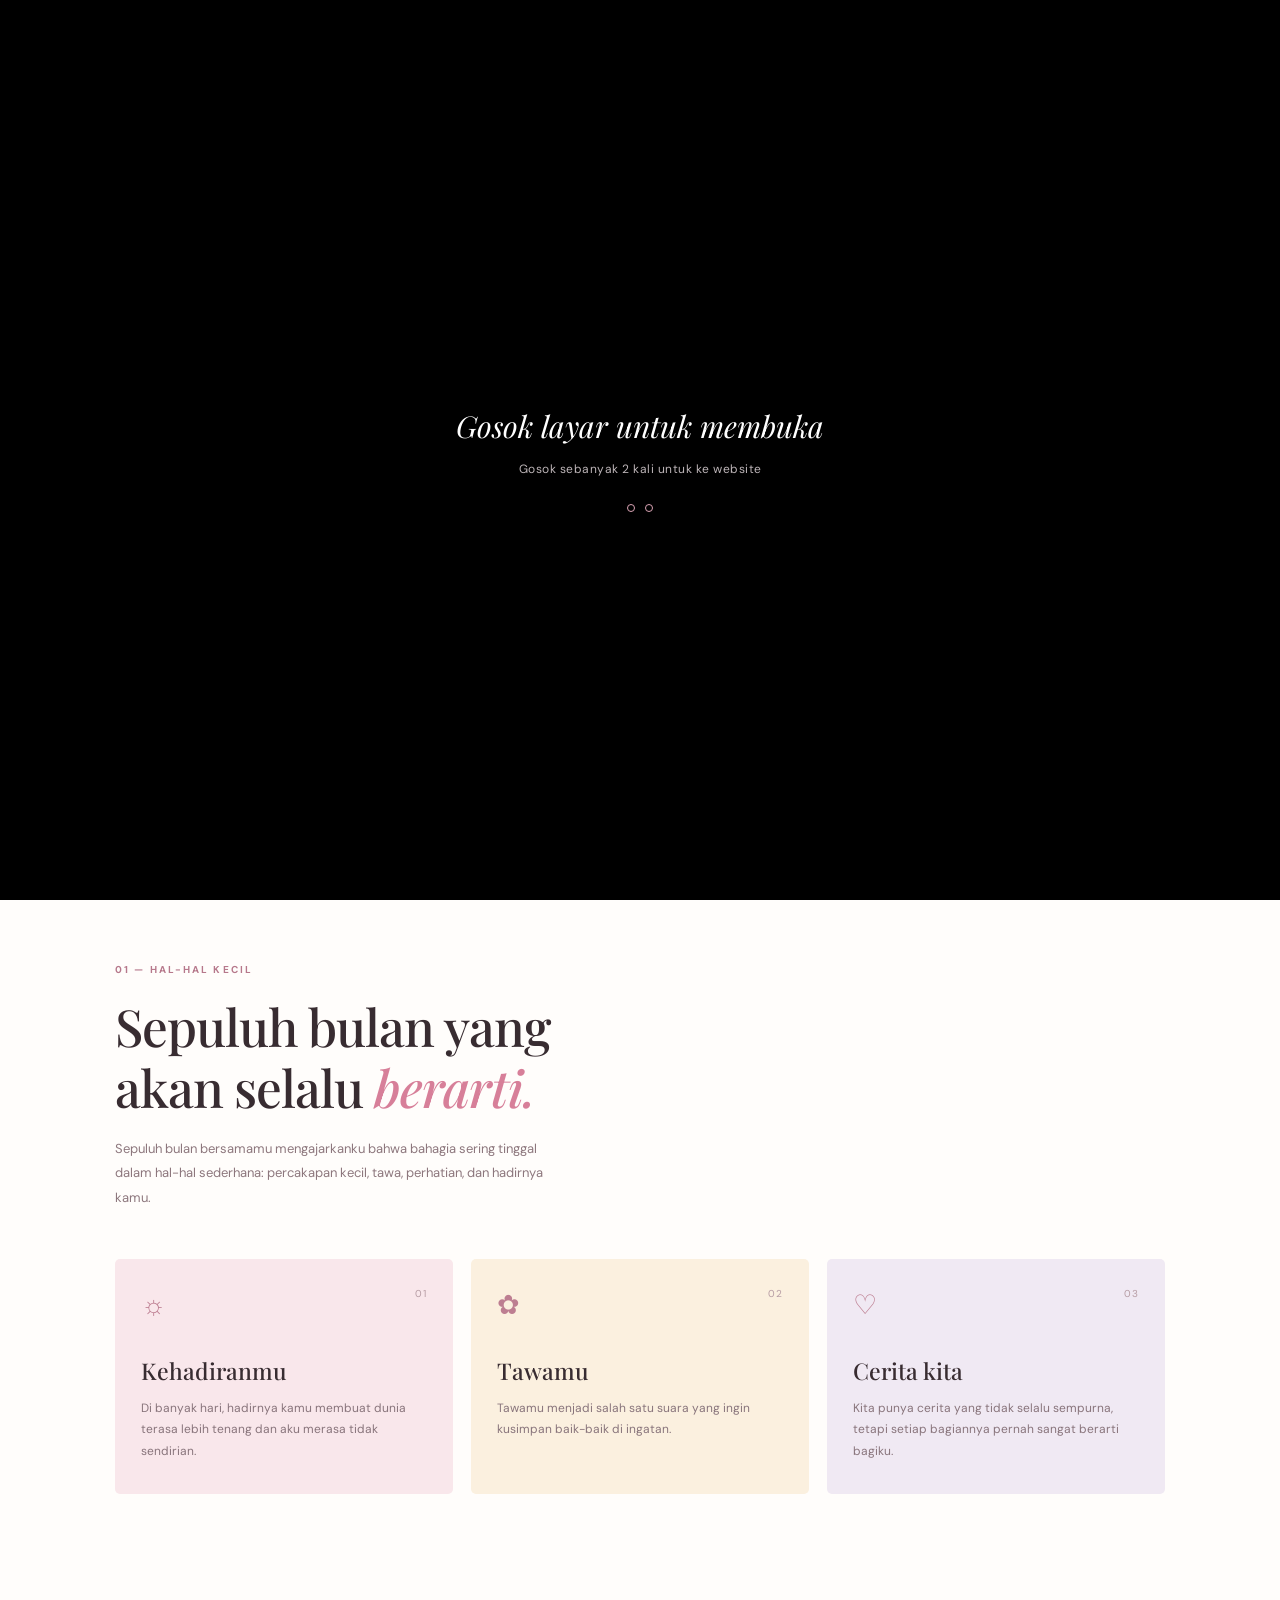
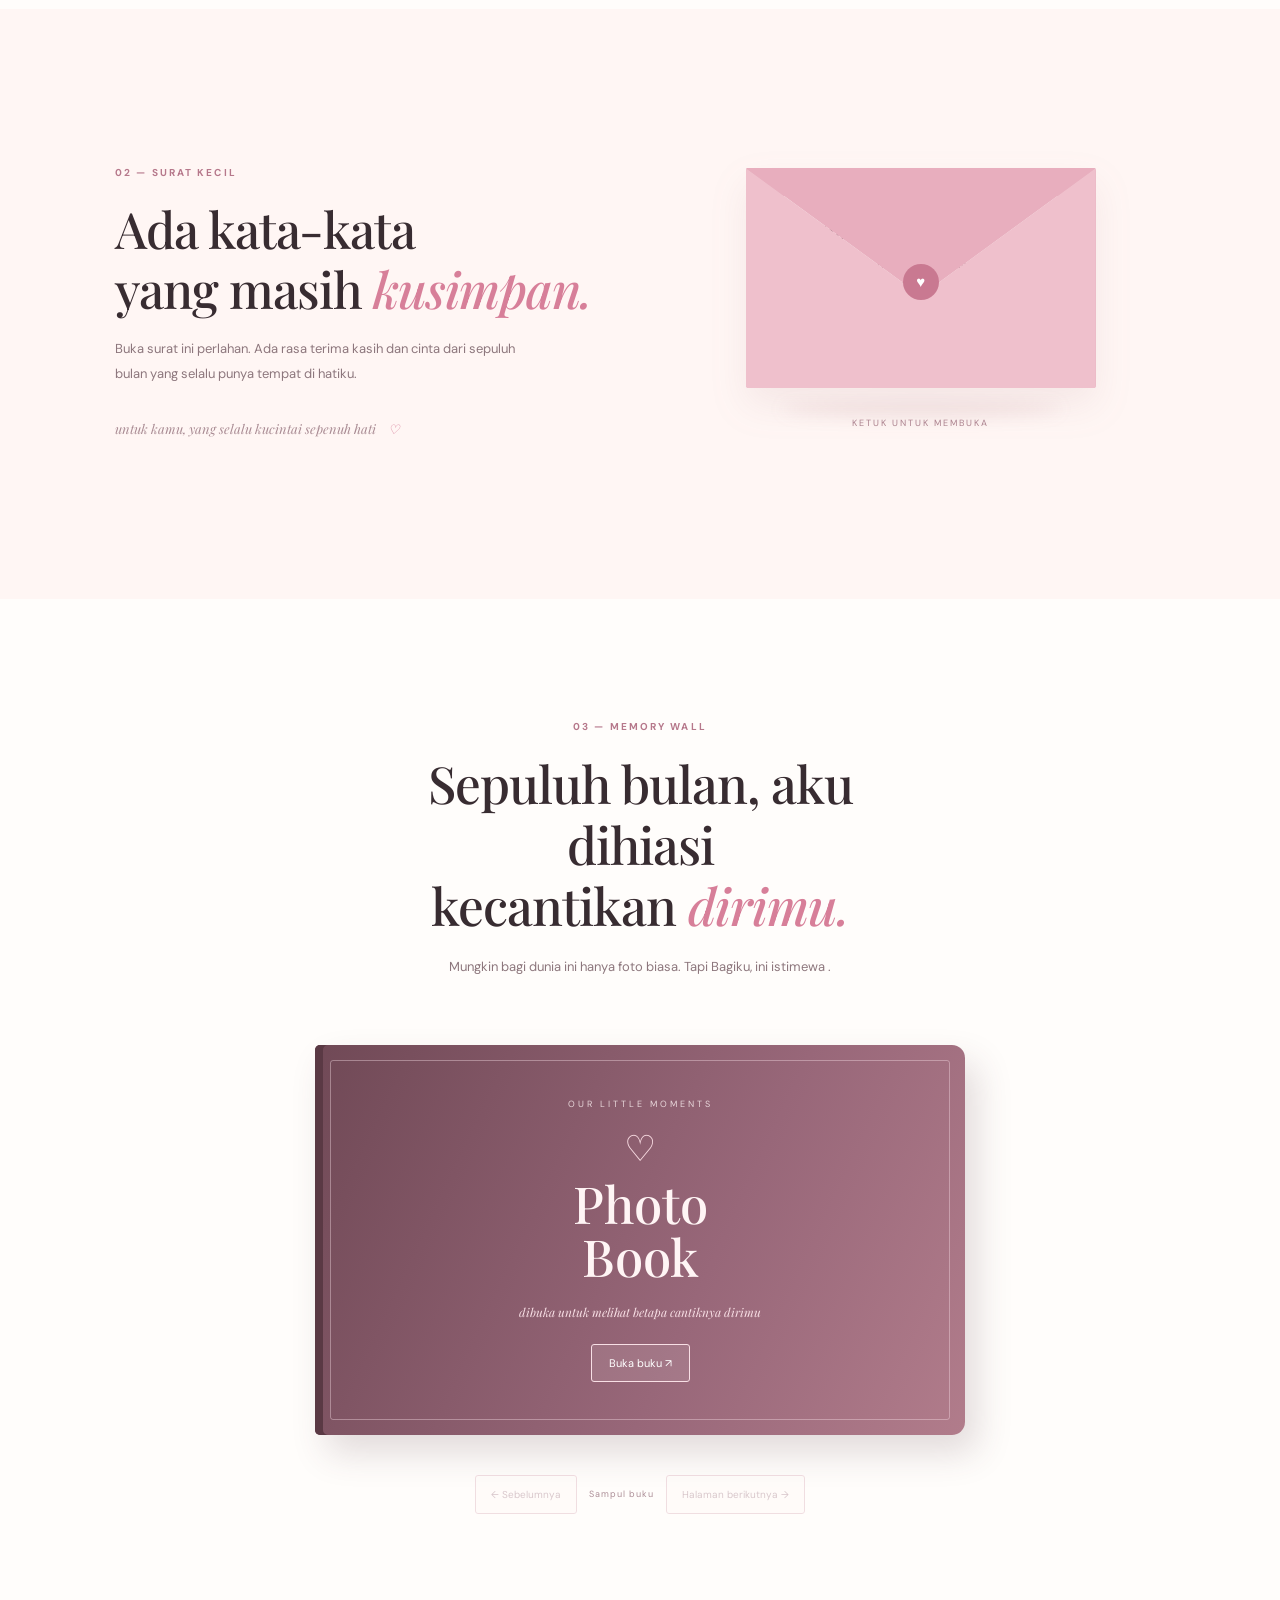
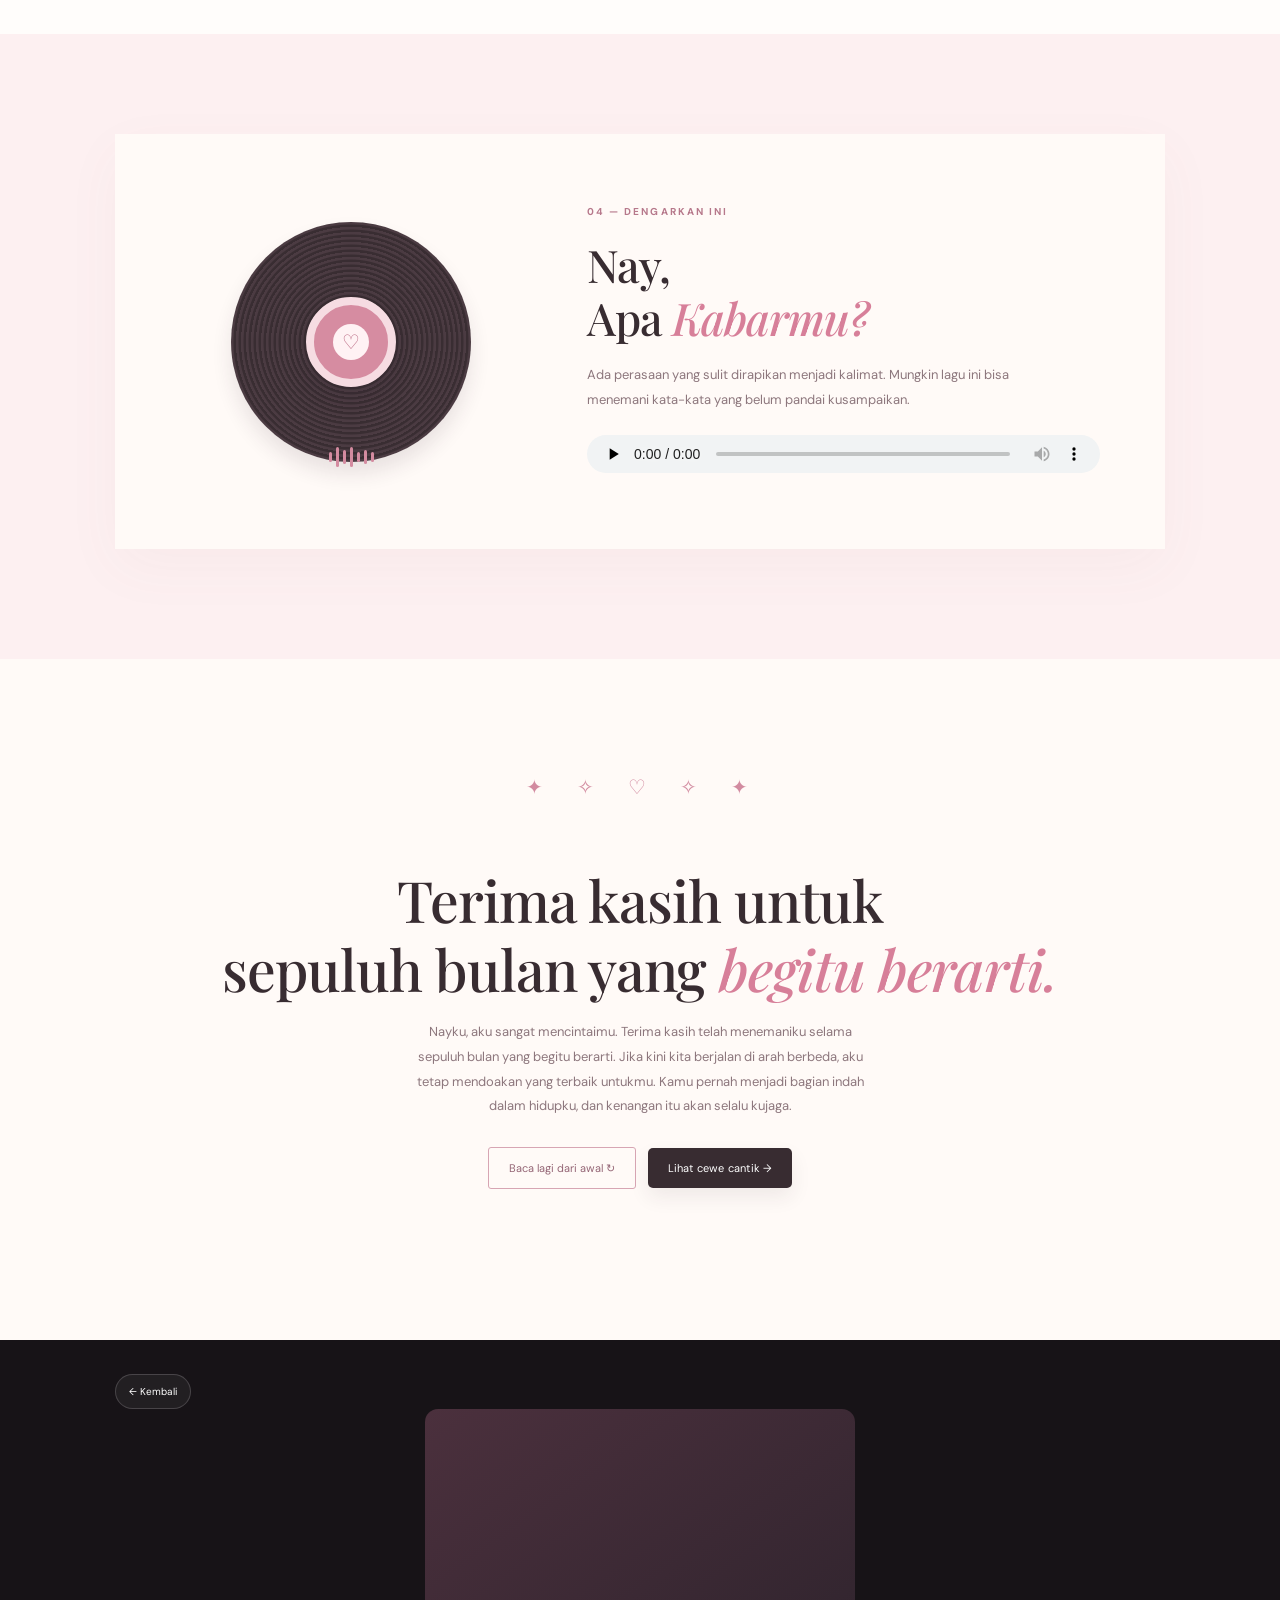
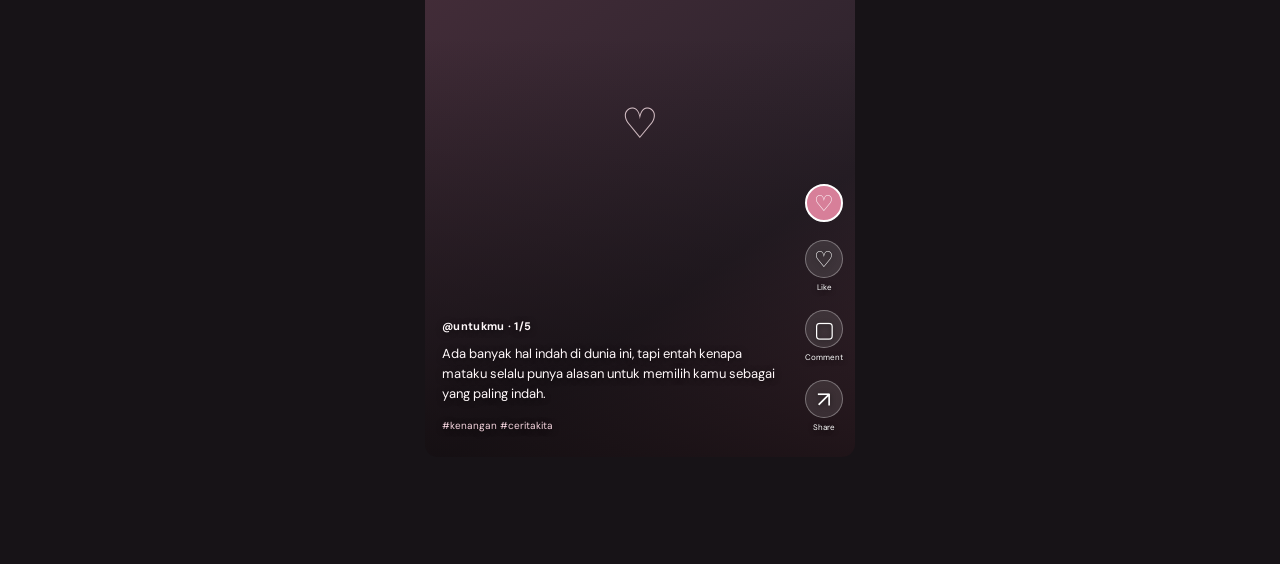
==== index.html @ f0416daa "Add files via upload" ====
<!doctype html>
<html lang="id">
<head>
  <meta charset="utf-8">
  <meta name="viewport" content="width=device-width, initial-scale=1">
  <meta name="theme-color" content="#fff4f7">
  <title>for beautiful girl in the world</title>
  <link rel="stylesheet" href="style.css">
</head>
<body>
  <div id="surpriseIntro" class="surprise-intro" role="dialog" aria-label="Pembuka kejutan">
    <canvas id="scratchCanvas" class="scratch-canvas" aria-hidden="true"></canvas>
    <div class="scratch-prompt" id="scratchPrompt">
      <span class="scratch-heart"></span>
      <p>Gosok layar untuk membuka</p>
      <small>Gosok sebanyak 2 kali untuk ke website</small>
      <div class="scratch-progress" aria-label="Progres gosokan"><span id="scratchDot1"></span><span id="scratchDot2"></span></div>
    </div>
  </div>
  <div class="ambient ambient-one"></div><div class="ambient ambient-two"></div>
  <header class="topbar">
    <a class="brand" href="#home" aria-label="Kembali ke awal"><span class="brand-heart">♡</span> <span id="brandName">little love letter</span></a>
    <button class="music-toggle" id="musicToggle" aria-label="Putar musik"><span id="musicIcon">♫</span><span id="musicLabel">Putar musik</span></button>
  </header>

  <main>
    <section class="hero section" id="home">
      <div class="hero-copy">
        <span class="eyebrow"> UNTUK SESEORANG YANG SELALU AKU SAYANGI</span>
        <h1>Untuk <em id="recipientName">kamu yang pernah menjadi rumah</em>,<br> dari hati yang belum selesai mencintai.</h1>
        <p class="hero-description" id="heroMessage">Sepuluh bulan bersamamu bukan waktu yang ingin aku anggap biasa. Di sini kusimpan rasa terima kasih, rindu, dan cinta yang masih punya tempat di hatiku.</p>
        <button class="primary-button" id="startButton">Baca sesuatu dariku <span>↗</span></button>
        <div class="hero-note"><span class="note-line"></span> untuk 10 bulan yang akan selalu berarti </div>
      </div>
      <div class="hero-art">
        <div class="sun-disc"></div>
        <div class="photo-frame main-frame"><img id="heroPhoto" src="assets/photos/foto-utama.jpg" alt="Foto kenangan" onerror="this.style.display='none';this.parentElement.classList.add('photo-placeholder')"><div class="photo-placeholder-text">Ganti dengan<br>foto favorit kalian ♡</div></div>
        <div class="floating-card card-top"><span>✿</span><div>you were<br>my safe place</div></div>
        <div class="floating-card card-bottom"><span class="mini-heart">♥</span><div>still loved,<br>even from afar</div></div>
        <span class="sparkle sparkle-one">✦</span><span class="sparkle sparkle-two">✧</span><span class="sparkle sparkle-three">✦</span>
      </div>
    </section>

    <section class="intro section" id="little-things">
      <div class="section-heading">
        <span class="eyebrow">01 — HAL-HAL KECIL</span>
        <h2>Sepuluh bulan yang<br>akan selalu <em>berarti.</em></h2>
        <p>Sepuluh bulan bersamamu mengajarkanku bahwa bahagia sering tinggal dalam hal-hal sederhana: percakapan kecil, tawa, perhatian, dan hadirnya kamu.</p>
      </div>
      <div class="reason-grid" id="reasonGrid">
        <article class="reason-card blush"><span class="reason-icon">☼</span><span class="reason-number">01</span><h3>Kehadiranmu</h3><p>Di banyak hari, hadirnya kamu membuat dunia terasa lebih tenang dan aku merasa tidak sendirian.</p></article>
        <article class="reason-card butter"><span class="reason-icon">✿</span><span class="reason-number">02</span><h3>Tawamu</h3><p>Tawamu menjadi salah satu suara yang ingin kusimpan baik-baik di ingatan.</p></article>
        <article class="reason-card lilac"><span class="reason-icon">♡</span><span class="reason-number">03</span><h3>Cerita kita</h3><p>Kita punya cerita yang tidak selalu sempurna, tetapi setiap bagiannya pernah sangat berarti bagiku.</p></article>
      </div>
    </section>

    <section class="letter-section section" id="letter">
      <div class="letter-side">
        <span class="eyebrow">02 — SURAT KECIL</span>
        <h2>Ada kata-kata<br>yang masih <em>kusimpan.</em></h2>
        <p>Buka surat ini perlahan. Ada rasa terima kasih dan cinta dari sepuluh bulan yang selalu punya tempat di hatiku.</p>
        <div class="letter-caption">untuk kamu, yang selalu kucintai sepenuh hati <span>♡</span></div>
      </div>
      <button class="envelope-wrap" id="envelopeButton" aria-label="Buka surat">
        <div class="envelope-shadow"></div><div class="envelope">
          <div class="envelope-back"></div>
          <div class="letter-paper"><span class="paper-heart">♡</span><strong>Untuk Nayku.</strong><p id="letterPreview">Terima kasih sudah hadir dan menjadi bagian baik dalam ceritaku...</p><span class="paper-signature">dengan tulus ♡</span></div>
          <div class="envelope-front"></div><div class="envelope-flap"></div>
          <span class="seal">♥</span>
        </div>
        <span class="envelope-hint" id="envelopeHint">KETUK UNTUK MEMBUKA</span>
      </button>
      <div class="letter-modal" id="letterModal" aria-hidden="true">
        <div class="modal-backdrop" data-close-letter></div>
        <article class="letter-full">
          <span class="eyebrow">A LETTER FROM MY HEART</span>
          <h3 id="letterTitle">Untuk kamu, orang baik.</h3>
          <div class="letter-body" id="letterBody"></div>
          <p class="letter-end" id="letterSignoff"></p>
        </article>
      </div>
    </section>

    <section class="memories section" id="memories">
      <div class="section-heading centered">
        <span class="eyebrow">03 — MEMORY WALL</span>
        <h2>Sepuluh bulan, aku dihiasi<br>kecantikan<em> dirimu.</em></h2>
        <p>Mungkin bagi dunia ini hanya foto biasa. Tapi Bagiku, ini istimewa .</p>
      </div>
      <div class="memory-book" id="memoryBook">
        <div class="book-stage">
          <div class="book-cover" id="bookCover">
            <span class="book-cover-small">OUR LITTLE MOMENTS</span>
            <span class="book-cover-heart">♡</span>
            <strong>Photo<br>Book</strong>
            <span class="book-cover-bottom">dibuka untuk melihat betapa cantiknya dirimu</span>
            <button type="button" id="openBookButton">Buka buku ↗</button>
          </div>
          <div class="book-spread" id="bookSpread" aria-live="polite">
            <article class="book-page left-page">
              <span class="book-page-number" id="leftPageNumber">01</span>
              <div class="book-photo-wrap"><img id="leftMemoryPhoto" src="assets/photos/kenangan-1.jpg" alt="Kenangan halaman kiri"><div class="book-photo-placeholder">Foto kenangan 01</div></div>
              <p id="leftMemoryCaption">senyum mu begitu indah</p>
            </article>
            <article class="book-page right-page">
              <span class="book-page-number" id="rightPageNumber">02</span>
              <div class="book-photo-wrap"><img id="rightMemoryPhoto" src="assets/photos/kenangan-2.jpg" alt="Kenangan halaman kanan"><div class="book-photo-placeholder">Foto kenangan 02</div></div>
              <p id="rightMemoryCaption">pipimu yang begitu lucu</p>
            </article>
            <div class="page-turn" id="pageTurn"></div>
          </div>
        </div>
        <div class="book-controls">
          <button type="button" id="bookPrev" disabled>← Sebelumnya</button>
          <span id="bookCounter">Sampul buku</span>
          <button type="button" id="bookNext" disabled>Halaman berikutnya →</button>
        </div>
      </div>
    </section>

    <section class="voice-section section" id="voice">
      <div class="voice-card">
        <div class="voice-visual"><div class="record record-outer"></div><div class="record record-inner"></div><div class="record-center">♡</div><div class="sound-bars"><i></i><i></i><i></i><i></i><i></i><i></i><i></i></div></div>
        <div class="voice-copy"><span class="eyebrow">04 — DENGARKAN INI</span><h2>Nay,<br>Apa <em>Kabarmu?</em></h2><p>Ada perasaan yang sulit dirapikan menjadi kalimat. Mungkin lagu ini bisa menemani kata-kata yang belum pandai kusampaikan.</p>
          <div class="media-controls"><audio id="voiceAudio" controls preload="none"><source src="assets/music/pesan-suara.mp3" type="audio/mpeg"></audio><span class="media-caption"></span></div>
        </div>
      </div>
    </section>

    <section class="closing section" id="closing">
      <div class="closing-stars">✦　✧　♡　✧　✦</div>
      <span class="eyebrow"></span>
      <h2>Terima kasih untuk<br>sepuluh bulan yang <em>begitu berarti.</em></h2>
      <p id="closingMessage">Aku tidak tahu bagaimana hari-hari akan berjalan setelah ini. Aku hanya ingin kamu tahu: aku sungguh mencintaimu. Terima kasih telah menemaniku selama sepuluh bulan, untuk tawa, perhatian, dan kenangan yang akan selalu kujaga. Jika jalan kita kini berbeda, aku tetap berharap hidup memperlakukanmu dengan lembut. Kamu pernah menjadi bagian paling indah dari hariku, dan itu tidak akan kuhapus dari ingatan.</p>
      <div class="closing-actions"><button class="outline-button" id="replayButton">Baca lagi dari awal ↻</button><button class="primary-button closing-next" id="closingNextButton">Lihat cewe cantik →</button></div>
      <div class="closing-signature"></div>
    </section>
    <section class="video-page section" id="videos">
      <button class="video-back-button" id="videoBackButton" aria-label="Kembali ke halaman penutup">← Kembali</button>
      <audio id="videoMusic" src="assets/music/audio-video.mp3" loop preload="none"></audio>
      <div class="shorts-feed" id="shortsFeed">
        <article class="short-video" data-video-index="0">
          <video src="assets/videos/video-1.mp4" muted playsinline loop preload="metadata" poster="assets/photos/video-cover-1.jpg"></video><div class="video-placeholder"><span>♡</span><strong></strong><small></small></div>
          <div class="video-gradient"></div><div class="short-caption"><span class="video-handle">@untukmu · 1/5</span><p>Ada banyak hal indah di dunia ini, tapi entah kenapa mataku selalu punya alasan untuk memilih kamu sebagai yang paling indah.</p><span class="caption-tags">#kenangan #ceritakita</span></div>
          <div class="short-actions"><div class="profile-dot">♡</div><button class="like-button" aria-label="Sukai video"><span>♡</span><small class="like-count">Like</small></button><button class="comment-button" aria-label="Komentar"><span>▢</span><small>Comment</small></button><button class="share-button" aria-label="Bagikan"><span>↗</span><small>Share</small></button></div>
        </article>
        <article class="short-video" data-video-index="1">
          <video src="assets/videos/video-2.mp4" muted playsinline loop preload="metadata" poster="assets/photos/video-cover-2.jpg"></video><div class="video-placeholder"><span>♡</span><strong></strong><small></small></div>
          <div class="video-gradient"></div><div class="short-caption"><span class="video-handle">@untukmu · 2/5</span><p>Senyum kamu itu sederhana, tapi punya cara sendiri buat bikin hari yang biasa aja terasa jauh lebih indah.</p><span class="caption-tags">#littlemoments #memory</span></div>
          <div class="short-actions"><div class="profile-dot">♡</div><button class="like-button" aria-label="Sukai video"><span>♡</span><small class="like-count">Like</small></button><button class="comment-button" aria-label="Komentar"><span>▢</span><small>Comment</small></button><button class="share-button" aria-label="Bagikan"><span>↗</span><small>Share</small></button></div>
        </article>
        <article class="short-video" data-video-index="2">
          <video src="assets/videos/video-3.mp4" muted playsinline loop preload="metadata" poster="assets/photos/video-cover-3.jpg"></video><div class="video-placeholder"><span>♡</span><strong></strong><small></small></div>
          <div class="video-gradient"></div><div class="short-caption"><span class="video-handle">@untukmu · 3/5</span><p>Kamu ngga perlu berusaha jadi sempurna untuk terlihat cantik. Jadi diri kamu sendiri aja, itu udah lebih dari cukup.</p><span class="caption-tags">#ourstory #sweetmemory</span></div>
          <div class="short-actions"><div class="profile-dot">♡</div><button class="like-button" aria-label="Sukai video"><span>♡</span><small class="like-count">Like</small></button><button class="comment-button" aria-label="Komentar"><span>▢</span><small>Comment</small></button><button class="share-button" aria-label="Bagikan"><span>↗</span><small>Share</small></button></div>
        </article>
        <article class="short-video" data-video-index="3">
          <video src="assets/videos/video-4.mp4" muted playsinline loop preload="metadata" poster="assets/photos/video-cover-4.jpg"></video><div class="video-placeholder"><span>♡</span><strong></strong><small></small></div>
          <div class="video-gradient"></div><div class="short-caption"><span class="video-handle">@untukmu · 4/5</span><p>Cantik itu mungkin kata yang terlalu sederhana buat menggambarkan kamu. Soalnya, ada sesuatu dari kamu yang susah dijelaskan, tapi gampang banget dikagumi.</p><span class="caption-tags">#moments #for-you</span></div>
          <div class="short-actions"><div class="profile-dot">♡</div><button class="like-button" aria-label="Sukai video"><span>♡</span><small class="like-count">Like</small></button><button class="comment-button" aria-label="Komentar"><span>▢</span><small>Comment</small></button><button class="share-button" aria-label="Bagikan"><span>↗</span><small>Share</small></button></div>
        </article>
        <article class="short-video" data-video-index="4">
          <video src="assets/videos/video-5.mp4" muted playsinline loop preload="metadata" poster="assets/photos/video-cover-5.jpg"></video><div class="video-placeholder"><span>♡</span><strong></strong><small></small></div>
          <div class="video-gradient"></div><div class="short-caption"><span class="video-handle">@untukmu · 5/5</span><p>Kalau ada yang tanya apa hal favoritku, mungkin jawabannya bukan sebuah tempat atau benda. Tapi seseorang yang bahkan tanpa sadar bisa bikin aku kagum berkali-kali: kamu.</p><span class="caption-tags">#memorylane #always</span></div>
          <div class="short-actions"><div class="profile-dot">♡</div><button class="like-button" aria-label="Sukai video"><span>♡</span><small class="like-count">Like</small></button><button class="comment-button" aria-label="Komentar"><span>▢</span><small>Comment</small></button><button class="share-button" aria-label="Bagikan"><span>↗</span><small>Share</small></button></div>
        </article>
      </div>
    </section>
  </div>
  <script src="script.js"></script>
  </main>
</body>
</html>
---- style.css ----
@import url('https://fonts.googleapis.com/css2?family=DM+Sans:wght@400;500;600;700&family=Playfair+Display:ital,wght@0,500;0,600;0,700;1,500;1,600&display=swap');
:root{--bg:#fff9f7;--ink:#382c31;--muted:#8d777d;--pink:#f1b8c7;--rose:#d77f99;--line:#eedde1;--cream:#fff0e5;--serif:'Playfair Display',Georgia,serif;--sans:'DM Sans',Arial,sans-serif}
*{box-sizing:border-box}html{scroll-behavior:smooth;scroll-padding-top:80px}body{margin:0;background:var(--bg);color:var(--ink);font-family:var(--sans);overflow-x:hidden}button,input{font:inherit}button{cursor:pointer}.ambient{position:absolute;width:320px;height:320px;border-radius:50%;filter:blur(85px);opacity:.25;pointer-events:none}.ambient-one{background:#f8c8d5;top:80px;left:-180px}.ambient-two{background:#f9dfbb;top:800px;right:-200px}.topbar{height:76px;display:flex;align-items:center;justify-content:space-between;padding:0 clamp(22px,7vw,100px);border-bottom:1px solid rgba(238,221,225,.7);position:sticky;top:0;z-index:20;background:rgba(255,249,247,.88);backdrop-filter:blur(14px)}.brand{text-decoration:none;color:var(--ink);font-family:var(--serif);font-size:18px;font-style:italic;display:flex;align-items:center;gap:9px}.brand-heart{color:var(--rose);font-size:26px}.music-toggle{border:1px solid var(--line);background:#fffdfc;border-radius:50px;padding:10px 16px;color:var(--ink);display:flex;gap:9px;align-items:center;font-size:12px}.music-toggle span:first-child{color:var(--rose);font-size:17px}.section{position:relative;padding-left:clamp(22px,9vw,130px);padding-right:clamp(22px,9vw,130px)}.hero{min-height:670px;padding-top:95px;padding-bottom:100px;display:grid;grid-template-columns:1.1fr .9fr;align-items:center;gap:5%;max-width:1500px;margin:auto}.hero-copy{position:relative;z-index:2}.eyebrow{font-size:10px;font-weight:700;letter-spacing:2.1px;color:#b6788b;display:inline-flex;align-items:center;gap:9px}.tiny-heart{font-size:11px}.hero h1{font:500 clamp(38px,5.1vw,70px)/1.16 var(--serif);letter-spacing:-1.8px;margin:24px 0 22px}.hero h1 em,.section-heading h2 em,.letter-side h2 em,.voice-copy h2 em,.closing h2 em{font-weight:500;color:var(--rose)}.hero-description{font-size:14px;line-height:1.9;color:var(--muted);max-width:440px}.primary-button{margin-top:20px;background:var(--ink);border:0;color:white;border-radius:5px;padding:15px 20px;font-size:12px;letter-spacing:.2px;box-shadow:0 9px 20px #382c3114;transition:.25s}.primary-button:hover{transform:translateY(-3px);background:#5b3f49}.primary-button span{margin-left:23px;color:#f1b8c7}.hero-note{margin-top:38px;font-size:10px;letter-spacing:1px;color:#a78e95;display:flex;align-items:center;gap:10px}.note-line{width:28px;height:1px;background:#dcb8c3}.note-heart{font-size:17px;color:var(--rose)}.hero-art{height:440px;position:relative;display:flex;align-items:center;justify-content:center}.sun-disc{position:absolute;width:min(31vw,360px);aspect-ratio:1;border-radius:50%;background:#f7e1d9;right:4%;top:5%;box-shadow:inset -15px -12px 0 #f4d2d0}.main-frame{position:relative;width:65%;height:340px;z-index:2;transform:rotate(3deg);background:#f7e5e5;padding:12px 12px 40px;box-shadow:0 24px 55px #80525a20;border:1px solid #fff}.main-frame img{width:100%;height:100%;object-fit:cover;display:block}.photo-placeholder-text{display:none;position:absolute;inset:12px 12px 40px;background:linear-gradient(145deg,#f8dce2,#f4e6d9);align-items:center;justify-content:center;text-align:center;font:italic 22px var(--serif);color:#a36c7b;line-height:1.5}.photo-placeholder img{display:none}.photo-placeholder .photo-placeholder-text{display:flex}.floating-card{position:absolute;z-index:3;background:#fffaf7;box-shadow:0 10px 30px #71475212;padding:14px 17px;font:italic 13px/1.4 var(--serif);display:flex;align-items:center;gap:12px}.floating-card span{font-size:25px;color:#d987a1}.card-top{top:9%;left:0;transform:rotate(-7deg)}.card-bottom{bottom:10%;right:0;transform:rotate(5deg)}.floating-card .mini-heart{font-size:19px}.sparkle{position:absolute;color:#d99caf;font-size:26px}.sparkle-one{top:10%;right:12%}.sparkle-two{bottom:20%;left:4%;font-size:32px}.sparkle-three{top:39%;left:0;font-size:17px}.scroll-cue{position:absolute;bottom:25px;left:clamp(22px,9vw,130px);font-size:9px;letter-spacing:2px;color:#b69ca3}.scroll-cue span{margin-left:15px;color:var(--rose);font-size:15px}.intro{padding-top:105px;padding-bottom:115px;background:#fffdfb}.section-heading{max-width:550px}.section-heading h2,.letter-side h2,.voice-copy h2,.closing h2{font:500 clamp(34px,4vw,52px)/1.2 var(--serif);letter-spacing:-1px;margin:18px 0}.section-heading p,.letter-side>p,.voice-copy>p,.closing>p{font-size:13px;line-height:1.9;color:var(--muted);max-width:430px}.reason-grid{display:grid;grid-template-columns:repeat(3,1fr);gap:18px;margin-top:48px}.reason-card{min-height:235px;padding:28px 26px;position:relative;border-radius:5px;transition:transform .25s}.reason-card:hover{transform:translateY(-5px)}.blush{background:#f9e7eb}.butter{background:#fbf0df}.lilac{background:#f0e9f3}.reason-icon{font-size:27px;color:#bd7e91}.reason-number{float:right;font-size:10px;letter-spacing:1px;color:#b69ca3}.reason-card h3{font:500 23px var(--serif);margin:33px 0 12px}.reason-card p{font-size:12px;line-height:1.8;color:#88747b;margin:0}.letter-section{padding-top:115px;padding-bottom:125px;display:grid;grid-template-columns:1fr 1fr;align-items:center;gap:7%;background:#fff6f4;overflow:hidden}.letter-side h2{font-size:clamp(34px,4vw,50px)}.letter-caption{margin-top:34px;color:#a98b93;font:italic 13px var(--serif)}.letter-caption span{color:var(--rose);margin-left:9px}.envelope-wrap{border:0;background:transparent;position:relative;min-height:350px;display:flex;align-items:center;justify-content:center;flex-direction:column}.envelope{position:relative;width:min(100%,350px);height:220px;filter:drop-shadow(0 17px 18px #8d5d6517);transition:transform .5s}.envelope-back{position:absolute;inset:0;background:#e6aebd;border-radius:3px}.letter-paper{position:absolute;z-index:1;left:8%;width:84%;height:180px;bottom:12px;background:#fffdfa;padding:22px 24px;color:#655057;text-align:left;transition:transform .65s cubic-bezier(.2,.7,.2,1);box-shadow:0 2px 9px #76404d0c}.letter-paper strong{font:500 19px var(--serif)}.letter-paper p{font:12px/1.6 var(--sans);color:#927e84}.paper-heart{float:right;color:var(--rose);font-size:23px}.paper-signature{font:italic 12px var(--serif);color:#b6788b}.envelope-front{position:absolute;inset:0;z-index:3;background:#efc0cc;clip-path:polygon(0 0,50% 58%,100% 0,100% 100%,0 100%);border-radius:2px}.envelope-flap{position:absolute;z-index:4;inset:0;background:#e8aebe;clip-path:polygon(0 0,100% 0,50% 58%);transform-origin:top;transition:transform .55s;backface-visibility:hidden}.seal{position:absolute;z-index:5;left:50%;top:52%;transform:translate(-50%,-50%);width:36px;height:36px;border-radius:50%;background:#c97991;color:white;display:grid;place-items:center;font-size:15px;transition:opacity .2s}.envelope-shadow{position:absolute;bottom:56px;width:280px;height:18px;border-radius:50%;background:#a46b771c;filter:blur(8px)}.envelope-hint{font-size:9px;letter-spacing:2px;color:#ad8490;margin-top:29px}.envelope-wrap.open .envelope{transform:translateY(12px)}.envelope-wrap.open .envelope-flap{transform:rotateX(180deg);z-index:0}.envelope-wrap.open .letter-paper{transform:translateY(-115px);z-index:5}.envelope-wrap.open .seal{opacity:0}.letter-modal{position:fixed;inset:0;z-index:50;display:none;align-items:center;justify-content:center;padding:20px}.letter-modal.show{display:flex}.modal-backdrop{position:absolute;inset:0;background:#30232ac9;backdrop-filter:blur(5px)}.letter-full{position:relative;z-index:1;width:min(100%,560px);max-height:85vh;overflow:auto;background:#fffaf5;padding:clamp(28px,6vw,55px);box-shadow:0 20px 80px #0002;background-image:repeating-linear-gradient(transparent,transparent 31px,#eedfe1 32px)}.letter-full h3{font:500 32px var(--serif);margin:18px 0}.letter-body{font:14px/2 var(--serif);white-space:pre-line;color:#6e5960}.letter-end{font:italic 17px var(--serif);color:var(--rose);margin-top:28px}.modal-close{position:absolute;right:15px;top:12px;border:0;background:none;font-size:28px;color:#9e7b85}.memories{padding-top:115px;padding-bottom:120px;background:#fffdfb}.centered{text-align:center;margin:auto}.centered p{margin:0 auto}.memory-grid{margin-top:48px;display:grid;grid-template-columns:1fr 1.2fr;grid-template-rows:230px 220px;gap:18px}.memory{position:relative;overflow:hidden;margin:0;background:#f2e3df;min-height:180px}.memory img{width:100%;height:100%;object-fit:cover;display:block;transition:transform .5s}.memory:hover img{transform:scale(1.04)}.memory-tall{grid-row:span 2}.memory-wide{background:#f2e4e7}.memory-square{background:#eee7f0}.memory-placeholder{position:absolute;inset:0;display:flex;align-items:center;justify-content:center;text-align:center;color:#ae8290;font:italic 21px/1.5 var(--serif);background:linear-gradient(135deg,#f8e2e5,#f6e9dc)}.memory:has(img:not([style*="display: none"])) .memory-placeholder{display:none}.memory figcaption{position:absolute;left:0;right:0;bottom:0;padding:32px 22px 18px;background:linear-gradient(transparent,#271c20a6);color:white;display:flex;flex-direction:column;gap:6px}.memory figcaption span{font-size:8px;letter-spacing:1.7px;opacity:.8}.memory figcaption strong{font:500 19px var(--serif)}.gallery-footnote{text-align:center;color:#a98d95;font-size:10px;margin-top:24px}.gallery-footnote code{color:#9a6475}.voice-section{padding-top:100px;padding-bottom:110px;background:#fdf0f1}.voice-card{max-width:1050px;margin:auto;display:grid;grid-template-columns:.8fr 1.2fr;gap:7%;align-items:center;background:#fffaf7;padding:clamp(28px,6vw,65px);box-shadow:0 18px 55px #8d5d650b}.voice-visual{height:280px;position:relative;display:grid;place-items:center}.record{position:absolute;aspect-ratio:1;border-radius:50%;background:repeating-radial-gradient(circle,#392d32 0 2px,#4b3b42 3px 5px);box-shadow:0 12px 20px #3a28331c}.record-outer{width:240px}.record-inner{width:90px;background:#d68ca1;border:8px solid #f6dce2}.record-center{position:absolute;width:36px;height:36px;border-radius:50%;background:#fff2f4;color:#b96882;display:grid;place-items:center;font-size:20px}.sound-bars{position:absolute;bottom:15px;display:flex;align-items:center;gap:4px}.sound-bars i{width:3px;height:10px;border-radius:3px;background:#d48ba0;animation:wave .8s ease-in-out infinite alternate}.sound-bars i:nth-child(2n){height:20px;animation-delay:.3s}.sound-bars i:nth-child(3n){height:14px;animation-delay:.5s}@keyframes wave{to{transform:scaleY(.45)}}.voice-copy h2{font-size:clamp(32px,3.5vw,45px)}.media-controls{margin-top:23px}.media-controls audio{width:100%;height:38px;accent-color:#c87e94}.media-caption{font-size:10px;color:#ad8a94;display:block;margin-top:6px}.video-link{margin-top:25px}.video-link label{font-size:11px;font-weight:700;display:block;margin-bottom:8px}.video-input-row{display:flex;gap:8px}.video-input-row input{min-width:0;flex:1;border:1px solid var(--line);background:white;padding:11px 12px;border-radius:3px;font-size:11px;outline-color:#dba3b4}.video-input-row button{border:0;background:var(--ink);color:white;padding:0 15px;border-radius:3px;font-size:11px}.video-link small{display:block;font-size:9px;color:#aa9298;margin-top:8px}.closing{text-align:center;padding-top:115px;padding-bottom:95px;background:#fffaf7;overflow:hidden}.closing-stars{color:#d28ba0;letter-spacing:7px;font-size:20px;margin-bottom:25px}.closing h2{font-size:clamp(35px,4.5vw,57px)}.closing>p{margin:0 auto;max-width:470px}.outline-button{margin-top:28px;border:1px solid #d7a5b3;color:#946575;background:transparent;border-radius:3px;padding:13px 20px;font-size:11px;transition:.2s}.outline-button:hover{background:#f9e7eb}.closing-signature{margin-top:56px;font:italic 14px var(--serif);color:#ac8992}.closing-signature span{color:var(--rose);margin-left:6px}footer{border-top:1px solid var(--line);padding:22px clamp(22px,9vw,130px);display:flex;justify-content:space-between;font-size:9px;letter-spacing:.5px;color:#ad969d;background:#fffaf7}footer b{color:var(--rose)}
@media(max-width:760px){.topbar{height:65px;padding:0 20px}.brand{font-size:15px}.music-toggle{padding:9px 12px;font-size:10px}.section{padding-left:23px;padding-right:23px}.hero{display:flex;flex-direction:column;align-items:stretch;padding-top:65px;padding-bottom:80px;gap:10px;min-height:auto}.hero h1{font-size:clamp(38px,10vw,55px);letter-spacing:-1.2px;margin-top:19px}.hero-description{font-size:13px;max-width:100%}.hero-art{height:330px;margin-top:22px}.sun-disc{width:245px;right:7%;top:4%}.main-frame{width:62%;height:260px}.floating-card{padding:10px 12px;font-size:11px}.card-top{left:2%;top:5%}.card-bottom{right:0;bottom:6%}.scroll-cue{left:23px;bottom:22px}.intro,.memories{padding-top:75px;padding-bottom:80px}.section-heading h2,.letter-side h2{font-size:39px}.reason-grid{grid-template-columns:1fr;gap:12px;margin-top:30px}.reason-card{min-height:180px;padding:22px}.reason-card h3{margin-top:22px}.letter-section{grid-template-columns:1fr;gap:10px;padding-top:75px;padding-bottom:65px}.letter-side>p{max-width:100%}.envelope-wrap{min-height:310px}.envelope{width:min(90%,330px);height:205px}.letter-paper{height:165px;padding:17px 20px}.letter-paper p{font-size:11px}.memory-grid{grid-template-columns:1fr 1fr;grid-template-rows:250px 190px;gap:10px;margin-top:32px}.memory-tall{grid-row:span 2}.memory figcaption{padding:25px 12px 13px}.memory figcaption strong{font-size:15px}.memory figcaption span{font-size:7px}.memory-placeholder{font-size:16px}.voice-section{padding-top:65px;padding-bottom:70px}.voice-card{grid-template-columns:1fr;padding:26px 22px;gap:22px}.voice-visual{height:220px}.record-outer{width:190px}.record-inner{width:75px}.voice-copy h2{font-size:38px}.closing{padding-top:80px;padding-bottom:70px}.closing h2{font-size:39px}footer{padding:20px 23px;gap:12px;flex-wrap:wrap}.ambient{width:200px;height:200px}.letter-full h3{font-size:27px}}
@media(max-width:390px){.hero h1{font-size:36px}.hero-art{height:290px}.main-frame{height:225px}.sun-disc{width:215px}.floating-card{font-size:10px;padding:8px}.memory-grid{grid-template-rows:220px 170px}.memory figcaption strong{font-size:13px}.section-heading h2,.letter-side h2,.voice-copy h2,.closing h2{font-size:34px}}
@media(prefers-reduced-motion:reduce){*,*::before,*::after{scroll-behavior:auto!important;animation:none!important;transition:none!important}}


/* Navigasi halaman satu per satu */
body.paged-mode main > section:not(.active-page){display:none!important}
body.paged-mode main > section.active-page{animation:pageIn .35s ease both}
@keyframes pageIn{from{opacity:0;transform:translateY(8px)}to{opacity:1;transform:translateY(0)}}
.page-navigation{grid-column:1/-1;display:flex;align-items:center;justify-content:space-between;gap:12px;margin-top:34px;padding-top:20px;border-top:1px solid var(--line);width:100%}
.page-navigation .page-back,.page-navigation .page-next{border-radius:4px;padding:13px 17px;font-size:11px;letter-spacing:.2px;transition:.2s}
.page-navigation .page-back{background:transparent;border:1px solid #d9b4bf;color:#946575}
.page-navigation .page-next{background:var(--ink);border:1px solid var(--ink);color:#fff}
.page-navigation button:hover{transform:translateY(-2px)}
.page-counter{font-size:9px;letter-spacing:1.4px;color:#ac8e97;text-align:center}
@media(max-width:760px){
  .page-navigation{margin-top:26px;gap:8px}
  .page-navigation .page-back,.page-navigation .page-next{padding:12px 13px;font-size:10px}
  .page-counter{font-size:8px;letter-spacing:1px}
}


/* MEMORY WALL SEBAGAI BUKU FISIK DENGAN ANIMASI SAMPUL DAN BALIK HALAMAN */
.memory-book{max-width:900px;margin:45px auto 0}
.book-stage{position:relative;min-height:430px;display:flex;align-items:center;justify-content:center;perspective:1600px}
.book-cover{position:absolute;z-index:5;width:min(100%,650px);height:390px;border-radius:5px 13px 13px 5px;background:linear-gradient(115deg,#704956,#986779 60%,#b17c8b);box-shadow:inset 8px 0 0 #5a3944,12px 18px 35px #5535402b;color:#fff5f5;display:flex;align-items:center;justify-content:center;flex-direction:column;transform-origin:left center;transition:transform 1.1s cubic-bezier(.2,.7,.2,1),opacity .6s;overflow:hidden}
.book-cover:before{content:"";position:absolute;inset:15px;border:1px solid #f8dfe766;border-radius:3px;pointer-events:none}
.book-cover-small{font-size:9px;letter-spacing:3px;opacity:.8}
.book-cover-heart{font-size:36px;margin:15px 0 5px;color:#f8dbe2}
.book-cover strong{font:500 clamp(34px,5vw,51px)/1.05 var(--serif);text-align:center}
.book-cover-bottom{font:italic 12px var(--serif);margin-top:20px;color:#f8dfe5}
.book-cover button{margin-top:24px;border:1px solid #f8dfe5;background:#fff2f31c;color:white;border-radius:3px;padding:11px 17px;font-size:11px;position:relative;z-index:1}
.book-cover.cover-open{transform:rotateY(-155deg);pointer-events:none;opacity:.16}
.book-spread{width:min(100%,650px);min-height:390px;display:grid;grid-template-columns:1fr 1fr;position:relative;opacity:0;transform:translateY(12px) scale(.98);transition:opacity .55s,transform .55s;filter:drop-shadow(0 18px 18px #68434d20)}
.book-open .book-spread{opacity:1;transform:translateY(0) scale(1)}
.book-page{min-width:0;position:relative;background:#fffaf0;padding:34px 24px 26px;display:flex;flex-direction:column;align-items:center;justify-content:center;border:1px solid #e7d8c9;box-shadow:inset 0 0 20px #a88a6610}
.left-page{border-radius:4px 0 0 4px;background:linear-gradient(90deg,#f0e6d6,#fffaf0)}
.right-page{border-radius:0 4px 4px 0;background:linear-gradient(270deg,#f0e6d6,#fffaf0)}
.left-page:after{content:"";position:absolute;right:0;top:0;bottom:0;width:13px;background:linear-gradient(90deg,#7b5b4a18,transparent)}
.right-page:before{content:"";position:absolute;left:0;top:0;bottom:0;width:13px;background:linear-gradient(270deg,#7b5b4a18,transparent)}
.book-page-number{position:absolute;top:15px;font-size:9px;letter-spacing:2px;color:#ad8a7e}
.book-photo-wrap{width:100%;height:235px;position:relative;background:#f4e2df;border:7px solid white;box-shadow:0 5px 13px #68434d18;transform:rotate(-1deg)}
.right-page .book-photo-wrap{transform:rotate(1.3deg)}
.book-photo-wrap img{width:100%;height:100%;object-fit:cover;display:block}
.book-photo-placeholder{display:none;position:absolute;inset:0;align-items:center;justify-content:center;text-align:center;background:linear-gradient(145deg,#f8dce2,#f4e6d9);color:#a36c7b;font:italic 16px var(--serif)}
.book-photo-wrap.no-photo .book-photo-placeholder{display:flex}
.book-page p{font:italic 15px var(--serif);color:#805b65;text-align:center;line-height:1.5;margin:20px 0 0}
.book-controls{display:flex;align-items:center;justify-content:space-between;gap:12px;margin-top:20px}
.book-controls button{border:1px solid #d7a5b3;background:#fffaf8;color:#946575;padding:12px 15px;border-radius:3px;font-size:10px}
.book-controls button:disabled{opacity:.35;cursor:not-allowed}
.book-controls span{font-size:9px;letter-spacing:1px;color:#ac8e97;text-align:center}
.book-spread.turning .right-page{animation:turnPage .32s ease}
.book-spread.turning-back .left-page{animation:turnPageBack .32s ease}
@keyframes turnPage{50%{transform:rotateY(-14deg);filter:brightness(.88)}}
@keyframes turnPageBack{50%{transform:rotateY(14deg);filter:brightness(.88)}}

/* HALAMAN VIDEO VERTIKAL: FEED SNAP, AKSI SOSIAL, DAN VIDEO MUTED */
.video-page{padding-top:34px;padding-bottom:45px;background:#171317;color:#fff8fa;min-height:calc(100vh - 76px)}
.video-page-header{display:grid;grid-template-columns:1fr auto 1fr;align-items:center;gap:12px;max-width:1000px;margin:0 auto 10px}
.video-page-header .eyebrow{color:#e8aabd;font-size:9px}
.video-page-header h2{font:500 clamp(25px,3vw,37px)/1.15 var(--serif);margin:7px 0 0}
.video-page-header h2 em{color:#f0b4c7}
.video-back-button,.video-audio-toggle{background:#ffffff0d;border:1px solid #ffffff2b;color:#fff;border-radius:30px;padding:10px 13px;font-size:10px;white-space:nowrap}
.video-audio-toggle{justify-self:end}
.video-audio-toggle[aria-pressed="true"]{background:#d77f99;border-color:#d77f99}
.video-page-intro{max-width:1000px;margin:0 auto 20px;color:#cbbbc2;font-size:11px;line-height:1.7}
.shorts-feed{height:min(72vh,690px);min-height:440px;max-width:430px;margin:0 auto;overflow-y:auto;overscroll-behavior:contain;scroll-snap-type:y mandatory;border-radius:13px;background:#30242b;scrollbar-width:thin;scrollbar-color:#72525e #211920}
.short-video{height:100%;min-height:440px;position:relative;isolation:isolate;overflow:hidden;scroll-snap-align:start;scroll-snap-stop:always;background:radial-gradient(circle at 50% 30%,#7d5262,#32232d 65%,#1b151b)}
.short-video video{position:absolute;inset:0;width:100%;height:100%;object-fit:cover;background:transparent;z-index:0}
.video-placeholder{position:absolute;inset:0;z-index:1;display:flex;flex-direction:column;align-items:center;justify-content:center;gap:10px;text-align:center;background:linear-gradient(145deg,#4b303d,#2b222b 70%,#5d3948);color:#f8dfe6}
.video-placeholder>span{font-size:42px}.video-placeholder strong{font:500 23px var(--serif)}.video-placeholder small{font-size:10px;color:#d1b6c0}
.short-video.video-loaded .video-placeholder{display:none}
.video-gradient{position:absolute;z-index:2;inset:35% 0 0;background:linear-gradient(transparent,#100b0dcc)}
.short-caption{position:absolute;z-index:3;left:17px;right:78px;bottom:23px;text-shadow:0 1px 6px #0009}
.video-handle{font-size:11px;font-weight:700;letter-spacing:.3px}
.short-caption p{font-size:13px;line-height:1.55;margin:9px 0}
.caption-tags{font-size:10px;color:#f7d6e0}
.short-actions{position:absolute;z-index:4;right:12px;bottom:25px;display:flex;flex-direction:column;align-items:center;gap:18px}
.short-actions button{display:flex;flex-direction:column;align-items:center;gap:4px;border:0;background:transparent;color:white;padding:0;text-shadow:0 1px 5px #0008}
.short-actions button>span{width:38px;height:38px;border-radius:50%;display:grid;place-items:center;background:#ffffff1b;border:1px solid #ffffff55;font-size:22px}
.short-actions button small{font-size:8px}
.short-actions .like-button.liked>span{color:#ff8aa9;background:#fff1f5}
.profile-dot{width:38px;height:38px;border:2px solid white;border-radius:50%;display:grid;place-items:center;background:#d77f99;font-size:22px;margin-bottom:0}
.video-page-footer{max-width:430px;margin:20px auto 0;display:flex;align-items:center;justify-content:space-between;gap:10px}
.video-page-footer>span{font-size:8px;letter-spacing:1.3px;color:#d4b7c1}
.video-page-footer .outline-button{margin:0;border-color:#765565;color:#f3c8d4;padding:11px 12px}
.closing-actions{display:flex;align-items:center;justify-content:center;flex-wrap:wrap;gap:12px}
.closing-actions .outline-button{margin-top:28px}
.closing-next{margin-top:28px;padding:13px 20px;font-size:11px}
body.paged-mode #videos.active-page{display:block!important}
@media(max-width:760px){
  .book-stage{min-height:340px}
  .book-cover{height:315px;width:100%}
  .book-spread{min-height:315px}
  .book-page{padding:30px 12px 18px}
  .book-photo-wrap{height:185px;border-width:5px}
  .book-page p{font-size:12px;margin-top:14px}
  .book-controls button{padding:11px 9px;font-size:9px}
  .video-page{padding:22px 14px 30px;min-height:calc(100vh - 65px)}
  .video-page-header{grid-template-columns:auto 1fr auto;gap:8px}
  .video-page-header h2{font-size:25px}
  .video-page-header .eyebrow{font-size:7px;letter-spacing:1.1px}
  .video-back-button,.video-audio-toggle{padding:9px 10px;font-size:9px}
  .video-page-intro{font-size:10px;margin-bottom:14px}
  .shorts-feed{height:68vh;height:68dvh;min-height:390px;border-radius:9px}
  .short-video{min-height:390px}
  .short-caption{left:13px;right:70px;bottom:18px}
  .short-caption p{font-size:12px}
  .short-actions{right:8px;bottom:19px;gap:15px}
  .short-actions button>span,.profile-dot{width:34px;height:34px;font-size:19px}
  .short-actions button small{font-size:7px}
  .video-page-footer>span{font-size:7px;letter-spacing:.8px}
}
@media(max-width:390px){
  .book-photo-wrap{height:155px}
  .book-stage,.book-cover,.book-spread{min-height:280px}
  .book-cover{height:280px}
  .book-page{padding-left:8px;padding-right:8px}
  .book-page p{font-size:11px}
  .video-page-header h2{font-size:21px}
  .video-back-button,.video-audio-toggle{padding:8px 7px;font-size:8px}
  .shorts-feed{height:65vh;height:65dvh;min-height:360px}
}


/* PEMBARUAN: rapatkan navigasi/footer di halaman surat sampai penutup. */
body.paged-mode:has(#letter.active-page) > footer,
body.paged-mode:has(#memories.active-page) > footer,
body.paged-mode:has(#voice.active-page) > footer,
body.paged-mode:has(#closing.active-page) > footer,
body.paged-mode:has(#videos.active-page) > footer { display:none !important; }
body.paged-mode #letter.active-page,
body.paged-mode #memories.active-page,
body.paged-mode #voice.active-page,
body.paged-mode #closing.active-page { padding-bottom:clamp(18px,3vh,32px); }
body.paged-mode #letter.active-page .page-navigation,
body.paged-mode #memories.active-page .page-navigation,
body.paged-mode #voice.active-page .page-navigation,
body.paged-mode #closing.active-page .page-navigation { margin-top:14px; padding-top:12px; }
body.paged-mode #letter.active-page .letter-section { padding-top:clamp(24px,4vh,48px); padding-bottom:clamp(18px,3vh,35px); }
body.paged-mode #memories.active-page.memories { padding-top:clamp(22px,4vh,45px); padding-bottom:clamp(18px,3vh,35px); }
body.paged-mode #voice.active-page.voice-section { padding-top:clamp(18px,3vh,35px); padding-bottom:clamp(18px,3vh,35px); }
body.paged-mode #closing.active-page.closing { padding-top:clamp(25px,5vh,55px); padding-bottom:clamp(18px,3vh,35px); }
body.paged-mode #closing.active-page .closing-signature { margin-top:20px; }
body.paged-mode #videos.active-page { display:block!important; position:fixed; inset:0; z-index:100; width:100%; height:100dvh; min-height:100vh; padding:0; overflow:hidden; background:#100d10; }
body.paged-mode:has(#videos.active-page) .topbar,
body.paged-mode:has(#videos.active-page) .ambient { display:none!important; }
body.paged-mode #videos .video-page-header,
body.paged-mode #videos .video-page-intro,
body.paged-mode #videos .video-page-footer,
body.paged-mode #videos #videoAudioToggle { display:none!important; }
body.paged-mode #videos #videoBackButton { position:fixed; z-index:120; top:calc(env(safe-area-inset-top, 0px) + 12px); left:12px; background:#171317a8; border:1px solid #ffffff55; color:white; border-radius:24px; padding:10px 14px; font-size:11px; backdrop-filter:blur(10px); }
body.paged-mode #videos .shorts-feed { width:100%; max-width:none; height:100dvh; min-height:100vh; margin:0; border-radius:0; overflow-y:auto; scroll-snap-type:y mandatory; scrollbar-width:none; }
body.paged-mode #videos .shorts-feed::-webkit-scrollbar { display:none; }
body.paged-mode #videos .short-video { height:100dvh; min-height:100vh; width:100%; border-radius:0; }
body.paged-mode #videos .short-video video { object-fit:contain; background:#100d10; }
body.paged-mode #videos .short-caption { bottom:calc(env(safe-area-inset-bottom, 0px) + 26px); }
body.paged-mode #videos .short-actions { bottom:calc(env(safe-area-inset-bottom, 0px) + 27px); }
@media(max-width:760px){
 body.paged-mode #letter.active-page .letter-section { padding-top:20px; padding-bottom:16px; }
 body.paged-mode #memories.active-page.memories { padding-top:20px; padding-bottom:15px; }
 body.paged-mode #memories.active-page .memory-book { margin-top:18px; }
 body.paged-mode #memories.active-page .book-stage { min-height:290px; }
 body.paged-mode #memories.active-page .book-cover { height:270px; }
 body.paged-mode #memories.active-page .book-spread { min-height:270px; }
 body.paged-mode #memories.active-page .book-photo-wrap { height:150px; }
 body.paged-mode #memories.active-page .gallery-footnote { margin-top:10px; }
 body.paged-mode #voice.active-page.voice-section { padding-top:16px; padding-bottom:12px; }
 body.paged-mode #voice.active-page .voice-card { gap:12px; padding:18px 16px; }
 body.paged-mode #voice.active-page .voice-visual { height:155px; }
 body.paged-mode #voice.active-page .record-outer { width:140px; }
 body.paged-mode #voice.active-page .record-inner { width:60px; }
 body.paged-mode #voice.active-page .voice-copy h2 { margin:10px 0; }
 body.paged-mode #voice.active-page .voice-copy>p { margin:8px 0; }
 body.paged-mode #closing.active-page.closing { padding-top:32px; padding-bottom:15px; }
 body.paged-mode #closing.active-page .closing-stars { margin-bottom:12px; }
 body.paged-mode #closing.active-page .closing-signature { margin-top:16px; }
 body.paged-mode #videos .short-caption { right:72px; }
}


/* Perbaikan modal surat: ukuran terkendali dan isi menggulir di dalam kartu pada semua perangkat. */
.letter-modal{padding:clamp(10px,3vw,24px);overflow:hidden;overscroll-behavior:contain}
.letter-full{width:min(100%,560px);max-height:min(82dvh,760px);max-height:min(82vh,760px);overflow-x:hidden;overflow-y:auto;padding:clamp(22px,4vw,44px);border-radius:5px;overscroll-behavior:contain;scrollbar-gutter:stable;}
.letter-full h3{font-size:clamp(23px,4vw,32px);line-height:1.25;padding-right:20px;overflow-wrap:anywhere}
.letter-body{font-size:clamp(13px,1.8vw,15px);line-height:1.8;overflow-wrap:anywhere;white-space:pre-line}
.letter-end{line-height:1.6}
.letter-paper{max-width:84%;overflow:hidden;overflow-wrap:anywhere}
@media(max-width:760px){.letter-modal{padding:10px}.letter-full{max-height:84dvh;max-height:84vh;padding:25px 20px}.letter-full h3{font-size:25px}.letter-body{font-size:13px;line-height:1.75}}
@media(max-height:620px){.letter-full{max-height:78vh;padding-top:25px;padding-bottom:25px}.letter-full h3{margin:10px 0}}

/* Memory wall dan video tetap dapat dipakai setelah halaman sebelumnya disembunyikan. */
.book-controls button:disabled{pointer-events:none}
body.paged-mode #videos.active-page{display:block!important;visibility:visible!important;opacity:1!important}
body.paged-mode #videos .shorts-feed{display:block;position:relative;isolation:isolate}
body.paged-mode #videos .short-video{display:block;flex:0 0 100%;min-height:100dvh}
body.paged-mode #videos .short-video video{display:block;width:100%;height:100%;object-fit:contain;background:#100d10}
@media(min-width:761px){body.paged-mode #videos .shorts-feed{height:100dvh;min-height:100dvh}body.paged-mode #videos .short-video{height:100dvh;min-height:100dvh}}


/* Jarak navigasi bawah dirapatkan agar tombol tidak berjauhan dari konten. */
body.paged-mode #letter.active-page,
body.paged-mode #memories.active-page,
body.paged-mode #voice.active-page,
body.paged-mode #closing.active-page { padding-bottom:8px !important; }
body.paged-mode #letter.active-page .page-navigation,
body.paged-mode #memories.active-page .page-navigation,
body.paged-mode #voice.active-page .page-navigation,
body.paged-mode #closing.active-page .page-navigation { margin-top:8px !important; padding-top:7px !important; margin-bottom:0 !important; }
body.paged-mode #letter.active-page .letter-section,
body.paged-mode #memories.active-page.memories,
body.paged-mode #voice.active-page.voice-section,
body.paged-mode #closing.active-page.closing { padding-bottom:8px !important; }
@media(max-width:760px){
 body.paged-mode #letter.active-page,
 body.paged-mode #memories.active-page,
 body.paged-mode #voice.active-page,
 body.paged-mode #closing.active-page { padding-bottom:5px !important; }
 body.paged-mode #letter.active-page .page-navigation,
 body.paged-mode #memories.active-page .page-navigation,
 body.paged-mode #voice.active-page .page-navigation,
 body.paged-mode #closing.active-page .page-navigation { margin-top:6px !important; padding-top:5px !important; }
}

/* FINAL FIX: footer ringkas dan responsif untuk desktop, tablet, serta ponsel. */
body.paged-mode main > footer,
body.paged-mode > footer {
  width: 100%;
  max-width: none;
  min-height: 52px;
  height: auto;
  margin: 0;
  padding: 12px clamp(20px, 9vw, 130px);
  display: flex;
  align-items: center;
  justify-content: space-between;
  gap: 12px;
  flex-wrap: nowrap;
  border-top: 1px solid var(--line);
  font-size: 9px;
  line-height: 1.5;
  letter-spacing: .35px;
  box-sizing: border-box;
}
body.paged-mode main > footer span,
body.paged-mode > footer span { min-width: 0; }
@media (max-width: 760px) {
  body.paged-mode main > footer,
  body.paged-mode > footer {
    min-height: 48px;
    padding: 11px 20px;
    gap: 8px;
    font-size: 8px;
  }
}
@media (max-width: 360px) {
  body.paged-mode main > footer,
  body.paged-mode > footer {
    padding-inline: 14px;
    font-size: 7px;
    gap: 6px;
  }
}
/* Pastikan halaman aktif tidak menambah ruang kosong berlebihan di bawah navigasi. */
body.paged-mode main > section.active-page { min-width: 0; }
body.paged-mode main > section.active-page .page-navigation { box-sizing: border-box; }

/* FINAL RESPONSIVE FOOTER FIX — footer mengikuti isi, tidak memanjang memenuhi layar */
body.paged-mode main > footer {
  display: flex !important;
  position: relative !important;
  inset: auto !important;
  flex: 0 0 auto !important;
  align-self: stretch;
  width: 100%;
  min-width: 0;
  min-height: 0 !important;
  height: auto !important;
  max-height: none;
  margin: 0 !important;
  padding: 14px clamp(16px, 7vw, 100px) !important;
  align-items: center;
  justify-content: space-between;
  gap: 12px;
  flex-wrap: wrap;
  border-top: 1px solid var(--line);
  background: #fffaf7;
  color: #ad969d;
  font-size: clamp(8px, .7vw, 10px);
  line-height: 1.5;
  letter-spacing: .35px;
  box-sizing: border-box;
}
body.paged-mode main > footer > span {
  display: block;
  min-width: 0;
  max-width: 100%;
  overflow-wrap: anywhere;
}
@media (max-width: 600px) {
  body.paged-mode main > footer {
    padding: 12px 18px !important;
    gap: 8px 14px;
    font-size: 8px;
  }
}
@media (max-width: 360px) {
  body.paged-mode main > footer {
    padding: 11px 12px !important;
    gap: 6px 10px;
    font-size: 7px;
  }
}
@media (max-height: 500px) and (orientation: landscape) {
  body.paged-mode main > footer {
    padding-top: 9px !important;
    padding-bottom: 9px !important;
  }
}


/* Surat dibaca dalam tampilan bersih: tanpa header, footer, atau scroll halaman belakang. */
body.letter-reading { overflow: hidden !important; }
body.letter-reading > .topbar,
body.letter-reading > .ambient,
body.letter-reading main > footer,
body.letter-reading > footer { display: none !important; }
body.letter-reading .letter-modal.show {
  position: fixed; inset: 0; z-index: 9999;
  display: flex; align-items: center; justify-content: center;
  padding: 0; overflow: hidden; background: #fffaf5;
}
body.letter-reading .letter-modal .modal-backdrop { display: none; }
body.letter-reading .letter-full {
  width: 100%; max-width: 900px; height: 100%; max-height: 100%;
  overflow-y: auto; overflow-x: hidden; border-radius: 0; box-shadow: none;
  padding: clamp(28px, 6vw, 72px) clamp(22px, 9vw, 110px);
  padding-top: max(28px, env(safe-area-inset-top));
  padding-bottom: max(28px, env(safe-area-inset-bottom));
}
body.letter-reading .letter-full .eyebrow { display: none; }
body.letter-reading .letter-full h3 { margin-top: 12px; }
body.letter-reading .modal-close { position: fixed; top: max(12px, env(safe-area-inset-top)); right: 18px; z-index: 2; }
body.letter-reading main > section { visibility: hidden; }
body.letter-reading .letter-modal { visibility: visible; }
/* Footer dan konten tidak menimbulkan scroll horizontal atau bisa digeser terpisah. */
body.paged-mode { overflow-x: clip; }
body.paged-mode main > footer { touch-action: pan-y; user-select: none; -webkit-user-select: none; }


/* HAPUS SELURUH AREA FOOTER, BUKAN HANYA TEKSNYA. Navigasi per halaman tetap aktif. */
body.paged-mode footer,
body.paged-mode main > footer,
body.paged-mode .video-page-footer {
  display: none !important;
  height: 0 !important;
  min-height: 0 !important;
  max-height: 0 !important;
  margin: 0 !important;
  padding: 0 !important;
  border: 0 !important;
  background: transparent !important;
  box-shadow: none !important;
  overflow: hidden !important;
}
/* Tombol Sebelumnya/Selanjutnya adalah navigasi halaman, bukan footer. */
body.paged-mode main > section.active-page .page-navigation {
  display: flex !important;
}


/* PERBAIKAN AKHIR: konten tidak tertutup navigasi dan jarak bawah konsisten. */
body.paged-mode main > section.active-page:not(#videos) {
  position: relative;
  display: block;
  height: auto !important;
  min-height: calc(100svh - 76px);
  max-height: none !important;
  overflow: visible !important;
  padding-bottom: clamp(24px, 4vh, 48px) !important;
}
body.paged-mode main > section.active-page:not(#videos) .page-navigation {
  position: relative !important;
  inset: auto !important;
  z-index: 1;
  clear: both;
  margin-top: clamp(24px, 4vh, 42px) !important;
  margin-bottom: 0 !important;
  padding: 16px 0 0 !important;
  min-height: 52px;
  background: transparent !important;
}
body.paged-mode main > section.active-page:not(#videos) .page-navigation button {
  position: relative;
  flex: 0 0 auto;
  max-width: 48%;
  white-space: normal;
  line-height: 1.4;
}
body.paged-mode main > section.active-page:not(#videos) .page-navigation .page-counter {
  flex: 0 1 auto;
  padding: 0 8px;
}
body.paged-mode footer,
body.paged-mode main > footer,
body.paged-mode .video-page-footer {
  display: none !important;
}

/* Tombol tutup surat selalu terlihat dan surat dapat ditutup untuk kembali ke halaman. */
body.letter-reading .letter-full { position: relative; }
body.letter-reading .modal-close {
  display: grid !important;
  place-items: center;
  width: 42px;
  height: 42px;
  border: 1px solid #e8cbd3;
  border-radius: 50%;
  background: #fffaf5;
  color: #8e596b;
  font: 28px/1 Arial, sans-serif;
  cursor: pointer;
  box-shadow: 0 4px 16px #6e39451c;
}
@media (max-width: 760px) {
  body.paged-mode main > section.active-page:not(#videos) {
    min-height: calc(100svh - 64px);
    padding-bottom: 24px !important;
  }
  body.paged-mode main > section.active-page:not(#videos) .page-navigation {
    gap: 8px;
    margin-top: 22px !important;
    padding-top: 13px !important;
  }
  body.paged-mode main > section.active-page:not(#videos) .page-navigation button {
    padding: 11px 10px;
    font-size: 10px;
  }
  body.letter-reading .letter-full {
    padding: 72px 22px max(28px, env(safe-area-inset-bottom));
  }
  body.letter-reading .modal-close {
    position: fixed;
    top: max(12px, env(safe-area-inset-top));
    right: 14px;
  }
}

/* RESPONSIVE FIX: foto halaman pertama tetap bundar dan mempertahankan skala yang seimbang. */
body.paged-mode #home .main-frame {
  width: clamp(220px, 30vw, 340px) !important;
  height: clamp(220px, 30vw, 340px) !important;
  aspect-ratio: 1 / 1;
  padding: 0 !important;
  border: 5px solid #fff !important;
  border-radius: 50% !important;
  overflow: hidden !important;
  transform: none !important;
  background: #f7e5e5;
}
body.paged-mode #home .main-frame img {
  width: 100% !important;
  height: 100% !important;
  border-radius: 50% !important;
  object-fit: cover !important;
}
body.paged-mode #home .main-frame .photo-placeholder-text {
  inset: 0 !important;
  border-radius: 50% !important;
  padding: 20px;
  font-size: clamp(14px, 2vw, 22px);
}
body.paged-mode #home .hero-art { min-width: 0; }

/* Halaman surat: layout tidak terpotong pada layar kecil maupun pendek. */
body.paged-mode #letter.active-page {
  min-height: 0 !important;
  padding-top: clamp(24px, 5vh, 58px) !important;
  padding-bottom: clamp(18px, 3vh, 30px) !important;
}
body.paged-mode #letter.active-page .letter-section {
  min-width: 0;
  grid-template-columns: minmax(0, 1fr) minmax(0, 1fr);
  gap: clamp(18px, 4vw, 54px);
  padding-left: clamp(18px, 7vw, 100px) !important;
  padding-right: clamp(18px, 7vw, 100px) !important;
  padding-top: clamp(24px, 5vh, 55px) !important;
  padding-bottom: clamp(24px, 5vh, 55px) !important;
  overflow: visible !important;
}
body.paged-mode #letter .letter-side,
body.paged-mode #letter .envelope-wrap { min-width: 0; }
body.paged-mode #letter .envelope-wrap { width: 100%; }
body.paged-mode #letter .page-navigation { margin-top: clamp(14px, 2.5vh, 24px) !important; }

/* Saat surat dibuka, SATU area scroll menggerakkan seluruh surat, bukan hanya paragrafnya. */
body.letter-reading { overflow: hidden !important; }
body.letter-reading .letter-modal.show {
  position: fixed !important;
  inset: 0 !important;
  display: block !important;
  padding: 0 !important;
  overflow-x: hidden !important;
  overflow-y: auto !important;
  overscroll-behavior: contain;
  -webkit-overflow-scrolling: touch;
  background: #fffaf5;
  scrollbar-gutter: stable;
}
body.letter-reading .letter-modal .modal-backdrop { display: none !important; }
body.letter-reading .letter-modal .letter-full {
  position: relative !important;
  width: 100% !important;
  max-width: 900px !important;
  height: auto !important;
  min-height: 100dvh;
  max-height: none !important;
  margin: 0 auto !important;
  overflow: visible !important;
  padding: max(76px, calc(env(safe-area-inset-top) + 66px)) clamp(20px, 8vw, 100px) max(42px, calc(env(safe-area-inset-bottom) + 30px)) !important;
  box-shadow: none !important;
  border-radius: 0 !important;
  background-color: #fffaf5;
  background-image: repeating-linear-gradient(transparent, transparent 31px, #eedfe1 32px);
  overflow-wrap: anywhere;
}
body.letter-reading .letter-full h3 {
  margin: 8px 0 24px !important;
  font-size: clamp(25px, 4vw, 36px) !important;
  line-height: 1.3;
  overflow-wrap: anywhere;
}
body.letter-reading .letter-body {
  font-size: clamp(14px, 1.7vw, 16px) !important;
  line-height: 1.95 !important;
  white-space: pre-line;
  overflow-wrap: anywhere;
}
body.letter-reading .letter-end { margin-bottom: 12px; }
body.letter-reading .modal-close {
  position: fixed !important;
  top: max(12px, env(safe-area-inset-top)) !important;
  right: max(14px, env(safe-area-inset-right)) !important;
  z-index: 10001 !important;
}
@media (max-width: 760px) {
  body.paged-mode #home .main-frame {
    width: clamp(210px, 66vw, 300px) !important;
    height: clamp(210px, 66vw, 300px) !important;
  }
  body.paged-mode #home .hero {
    grid-template-columns: 1fr !important;
    gap: 22px !important;
    padding-top: 42px !important;
    padding-bottom: 28px !important;
  }
  body.paged-mode #home .hero-art {
    height: auto !important;
    min-height: 300px;
    margin: 0 auto;
    width: 100%;
  }
  body.paged-mode #home .sun-disc { width: min(65vw, 280px); right: 10%; }
  body.paged-mode #letter.active-page .letter-section {
    grid-template-columns: minmax(0, 1fr) !important;
    gap: 12px !important;
    padding: 28px 20px 22px !important;
  }
  body.paged-mode #letter .letter-side h2 { font-size: clamp(30px, 8vw, 42px); }
  body.paged-mode #letter .letter-caption { margin-top: 18px; line-height: 1.6; }
  body.paged-mode #letter .envelope-wrap { min-height: 285px; }
  body.paged-mode #letter .envelope { width: min(100%, 320px); }
  body.letter-reading .letter-modal .letter-full {
    padding-left: 22px !important;
    padding-right: 22px !important;
    padding-top: max(72px, calc(env(safe-area-inset-top) + 62px)) !important;
    padding-bottom: max(34px, calc(env(safe-area-inset-bottom) + 24px)) !important;
  }
  body.letter-reading .letter-body { font-size: 14px !important; line-height: 1.85 !important; }
}
@media (max-width: 390px) {
  body.paged-mode #home .main-frame {
    width: min(72vw, 260px) !important;
    height: min(72vw, 260px) !important;
  }
  body.paged-mode #letter.active-page .letter-section { padding-left: 16px !important; padding-right: 16px !important; }
  body.letter-reading .letter-modal .letter-full { padding-left: 18px !important; padding-right: 18px !important; }
}
@media (max-height: 600px) and (min-width: 761px) {
  body.paged-mode #home .hero { padding-top: 28px !important; padding-bottom: 24px !important; min-height: 0 !important; }
  body.paged-mode #home .hero-art { height: 300px !important; }
  body.paged-mode #home .main-frame { width: min(27vw, 260px) !important; height: min(27vw, 260px) !important; }
}


/* FIX FINAL: modal surat punya satu scroll utuh dan tombol kembali selalu dapat ditekan. */
body.letter-reading .letter-modal.show {
  display: block !important;
  position: fixed !important;
  inset: 0 !important;
  height: 100vh !important;
  height: 100dvh !important;
  overflow-x: hidden !important;
  overflow-y: auto !important;
  -webkit-overflow-scrolling: touch !important;
  overscroll-behavior-y: contain !important;
  touch-action: pan-y !important;
}
body.letter-reading .letter-modal .letter-full {
  min-height: 100vh !important;
  min-height: 100dvh !important;
  height: auto !important;
  overflow: visible !important;
  padding-top: max(76px, calc(env(safe-area-inset-top) + 66px)) !important;
  padding-bottom: max(48px, calc(env(safe-area-inset-bottom) + 32px)) !important;
}
body.letter-reading .letter-modal .modal-close {
  position: fixed !important;
  display: grid !important;
  place-items: center !important;
  top: max(12px, env(safe-area-inset-top)) !important;
  right: max(14px, env(safe-area-inset-right)) !important;
  width: 46px !important;
  height: 46px !important;
  z-index: 10010 !important;
  pointer-events: auto !important;
  touch-action: manipulation !important;
  background: #fffaf5 !important;
  border: 1px solid #e8cbd3 !important;
  border-radius: 50% !important;
  box-shadow: 0 4px 16px #6e39451c !important;
}
/* Foto utama tetap bundar dan tidak memakai warna bingkai yang mengubah kesan latar foto. */
body.paged-mode #home .main-frame {
  border-radius: 50% !important;
  overflow: hidden !important;
  background: transparent !important;
  box-shadow: 0 16px 38px #80525a26 !important;
}
body.paged-mode #home .main-frame img {
  display: block !important;
  width: 100% !important;
  height: 100% !important;
  border-radius: 50% !important;
  object-fit: cover !important;
  object-position: center center !important;
  background: transparent !important;
}
body.paged-mode #home .main-frame.photo-placeholder {
  background: linear-gradient(145deg,#f8dce2,#f4e6d9) !important;
}
@media (max-width: 760px) {
  body.letter-reading .letter-modal .letter-full {
    padding-left: clamp(18px, 5vw, 28px) !important;
    padding-right: clamp(18px, 5vw, 28px) !important;
  }
}


/* NAVIGASI MENEMPEL DI BAGIAN PALING BAWAH HALAMAN AKTIF TANPA RUANG KOSONG */
body.paged-mode main > section.active-page {
  position: relative;
  min-height: calc(100vh - 76px);
  min-height: calc(100dvh - 76px);
  padding-bottom: 78px !important;
  margin-bottom: 0 !important;
}
body.paged-mode main > section.active-page > .page-navigation {
  position: absolute !important;
  left: clamp(22px, 9vw, 130px);
  right: clamp(22px, 9vw, 130px);
  bottom: 0 !important;
  width: auto !important;
  margin: 0 !important;
  padding: 12px 0 max(12px, env(safe-area-inset-bottom)) !important;
  border-top: 1px solid var(--line);
  background: inherit;
  z-index: 10;
}
/* Pada halaman yang kontennya tinggi, navigasi tetap mengikuti bagian paling bawah konten. */
body.paged-mode main > section.active-page:has(> .page-navigation) {
  min-height: calc(100dvh - 76px);
}
body.paged-mode main > section.active-page#videos {
  min-height: 100dvh;
  padding-bottom: 0 !important;
}
@media (max-width: 760px) {
  body.paged-mode main > section.active-page {
    min-height: calc(100dvh - 65px);
    padding-bottom: 70px !important;
  }
  body.paged-mode main > section.active-page > .page-navigation {
    left: 23px; right: 23px;
    padding: 10px 0 max(10px, env(safe-area-inset-bottom)) !important;
    gap: 8px;
  }
}
@media (max-width: 390px) {
  body.paged-mode main > section.active-page > .page-navigation { left: 16px; right: 16px; }
}
/* Pastikan elemen footer lama benar-benar tidak menyisakan tinggi halaman. */
body.paged-mode main > footer, body.paged-mode > footer { display: none !important; height: 0 !important; min-height: 0 !important; margin: 0 !important; padding: 0 !important; border: 0 !important; }

/* FINAL FIX: navigasi selalu di dasar setiap halaman aktif */
body.paged-mode main > section.active-page {
  position: relative !important;
  min-height: calc(100dvh - 76px) !important;
  padding-bottom: 86px !important;
  margin-bottom: 0 !important;
}
body.paged-mode main > section.active-page > nav.page-navigation {
  position: absolute !important;
  inset-inline: clamp(22px, 9vw, 130px) !important;
  bottom: 0 !important;
  top: auto !important;
  width: auto !important;
  min-height: 58px !important;
  margin: 0 !important;
  padding: 12px 0 max(12px, env(safe-area-inset-bottom)) !important;
  display: flex !important;
  align-items: center !important;
  justify-content: space-between !important;
  border-top: 1px solid var(--line) !important;
  background: inherit !important;
  z-index: 15 !important;
  grid-column: auto !important;
}
body.paged-mode #home.active-page .scroll-cue { display: none !important; }
body.paged-mode #videos.active-page {
  min-height: 100dvh !important;
  padding-bottom: 0 !important;
}
@media (max-width: 760px) {
  body.paged-mode main > section.active-page {
    min-height: calc(100dvh - 65px) !important;
    padding-bottom: 76px !important;
  }
  body.paged-mode main > section.active-page > nav.page-navigation {
    inset-inline: 23px !important;
    min-height: 54px !important;
    padding: 9px 0 max(9px, env(safe-area-inset-bottom)) !important;
  }
  /* Foto utama tetap di kanan teks pada layar kecil dengan ukuran yang disesuaikan. */
  body.paged-mode #home.active-page.hero {
    display: grid !important;
    grid-template-columns: minmax(0, 1.15fr) minmax(105px, .75fr) !important;
    align-items: center !important;
    gap: 12px !important;
    padding-top: 32px !important;
    padding-bottom: 82px !important;
  }
  body.paged-mode #home .hero-copy { min-width: 0; }
  body.paged-mode #home .hero h1 {
    font-size: clamp(22px, 5.5vw, 36px) !important;
    line-height: 1.16 !important;
    letter-spacing: -.7px !important;
    overflow-wrap: anywhere;
  }
  body.paged-mode #home .hero-description { font-size: 11px !important; line-height: 1.65 !important; }
  body.paged-mode #home .eyebrow { font-size: 7px !important; letter-spacing: 1px !important; }
  body.paged-mode #home .primary-button { padding: 10px 9px !important; font-size: 9px !important; }
  body.paged-mode #home .primary-button span { margin-left: 4px !important; }
  body.paged-mode #home .hero-note { font-size: 7px !important; margin-top: 16px !important; gap: 5px !important; }
  body.paged-mode #home .hero-art { min-width: 0; width: 100%; height: 245px !important; margin: 0 !important; }
  body.paged-mode #home .main-frame { width: 82% !important; height: 170px !important; padding: 0 !important; border: 0 !important; }
  body.paged-mode #home .sun-disc { width: 100% !important; right: 0 !important; top: 15% !important; }
  body.paged-mode #home .floating-card { display: none !important; }
  body.paged-mode #home .sparkle-two, body.paged-mode #home .sparkle-three { display: none !important; }
}
@media (max-width: 390px) {
  body.paged-mode main > section.active-page > nav.page-navigation { inset-inline: 16px !important; }
  body.paged-mode #home.active-page.hero { grid-template-columns: minmax(0, 1.1fr) minmax(92px, .7fr) !important; gap: 8px !important; }
  body.paged-mode #home .hero-art { height: 205px !important; }
  body.paged-mode #home .main-frame { height: 145px !important; }
}


/* FIX TERAKHIR: navigasi berada di viewport bawah untuk SETIAP halaman, bukan di dalam section yang beranimasi. */
body.paged-mode .page-navigation {
  position: fixed !important;
  left: clamp(22px, 9vw, 130px) !important;
  right: clamp(22px, 9vw, 130px) !important;
  bottom: 0 !important;
  top: auto !important;
  width: auto !important;
  min-height: 62px !important;
  margin: 0 !important;
  padding: 10px 0 max(10px, env(safe-area-inset-bottom)) !important;
  display: flex !important;
  align-items: center !important;
  justify-content: space-between !important;
  gap: 12px !important;
  border-top: 1px solid var(--line) !important;
  background: rgba(255,249,247,.97) !important;
  backdrop-filter: blur(12px) !important;
  z-index: 90 !important;
  box-sizing: border-box !important;
}
body.paged-mode .page-navigation[hidden] { display: none !important; }
body.paged-mode main > section.active-page:not(#videos) {
  padding-bottom: 92px !important;
  min-height: calc(100dvh - 76px) !important;
  margin-bottom: 0 !important;
}
body.paged-mode #home.active-page.hero {
  display: grid !important;
  grid-template-columns: minmax(0, 1.1fr) minmax(0, .9fr) !important;
  grid-template-rows: 1fr !important;
  align-items: center !important;
}
body.paged-mode #home.active-page .hero-copy { grid-column: 1 !important; grid-row: 1 !important; min-width: 0 !important; }
body.paged-mode #home.active-page .hero-art { grid-column: 2 !important; grid-row: 1 !important; min-width: 0 !important; width: 100% !important; margin: 0 !important; }
body.paged-mode #home.active-page .main-frame {
  aspect-ratio: 1 / 1 !important;
  width: min(78%, 340px) !important;
  height: auto !important;
  flex: 0 0 auto !important;
  border-radius: 50% !important;
  overflow: hidden !important;
}
body.paged-mode #home.active-page .main-frame img {
  width: 100% !important; height: 100% !important;
  aspect-ratio: 1 / 1 !important; object-fit: cover !important;
  border-radius: 50% !important;
}
@media (max-width: 760px) {
  body.paged-mode .page-navigation {
    left: 16px !important; right: 16px !important;
    min-height: 60px !important; padding: 8px 0 max(8px, env(safe-area-inset-bottom)) !important;
    gap: 8px !important;
  }
  body.paged-mode main > section.active-page:not(#videos) { padding-bottom: 82px !important; }
  body.paged-mode #home.active-page.hero {
    display: grid !important;
    grid-template-columns: minmax(0, 1.15fr) minmax(100px, .78fr) !important;
    grid-template-rows: 1fr !important;
    gap: 10px !important;
    min-height: calc(100dvh - 65px) !important;
    padding-top: 28px !important; padding-bottom: 82px !important;
  }
  body.paged-mode #home.active-page .hero-copy { grid-column: 1 !important; grid-row: 1 !important; }
  body.paged-mode #home.active-page .hero-art {
    grid-column: 2 !important; grid-row: 1 !important;
    height: auto !important; min-height: 0 !important; align-self: center !important;
  }
  body.paged-mode #home.active-page .main-frame { width: 100% !important; max-width: 220px !important; height: auto !important; aspect-ratio: 1 / 1 !important; }
  body.paged-mode #home.active-page .sun-disc { width: 100% !important; right: 0 !important; }
  body.paged-mode #home.active-page .floating-card { display: none !important; }
}
@media (max-width: 390px) {
  body.paged-mode #home.active-page.hero { grid-template-columns: minmax(0, 1.08fr) minmax(86px, .72fr) !important; gap: 7px !important; }
  body.paged-mode #home.active-page .hero h1 { font-size: clamp(20px, 6vw, 27px) !important; }
  body.paged-mode #home.active-page .hero-description { font-size: 10px !important; }
}


/* Surat responsif: mulai dari atas, tanpa tombol X. Ketuk layar untuk menutup. */
.letter-modal {
  align-items: flex-start;
  justify-content: center;
  overflow-y: auto;
  overscroll-behavior: contain;
  padding: clamp(10px, 3vh, 28px) clamp(10px, 3vw, 24px);
  -webkit-overflow-scrolling: touch;
}
.letter-full {
  width: min(100%, 560px);
  max-height: calc(100dvh - 2 * clamp(10px, 3vh, 28px));
  overflow-y: auto;
  overscroll-behavior: contain;
  touch-action: pan-y;
  margin: 0 auto;
  border-radius: 4px;
}
.letter-reading { overflow: hidden; }
.modal-close { display: none !important; }
.book-controls { justify-content: center; }
@media (max-width: 600px) {
  .letter-modal { padding: 8px; }
  .letter-full {
    width: 100%;
    max-height: calc(100dvh - 16px);
    padding: 24px 20px;
  }
  .letter-full h3 { font-size: clamp(24px, 7vw, 30px); }
  .letter-body { font-size: 13px; line-height: 1.85; overflow-wrap: anywhere; }
}


/* LAYAR PEMBUKA KEJUTAN: gosok layar dua kali */
.surprise-intro{position:fixed;inset:0;z-index:99999;background:#000;display:flex;align-items:center;justify-content:center;overflow:hidden;touch-action:none;}
.surprise-intro.is-opening{animation:surpriseFade .8s ease forwards;pointer-events:none}
.scratch-canvas{position:absolute;inset:0;width:100%;height:100%;display:block;touch-action:none;cursor:crosshair}
.scratch-prompt{position:relative;z-index:2;pointer-events:none;text-align:center;color:#fff;padding:24px;width:min(100%,520px);font-family:var(--sans);}
.scratch-heart{font-family:var(--serif);font-size:clamp(34px,7vw,54px);color:#e7b4c2;display:block;margin-bottom:18px;animation:scratchPulse 1.8s ease-in-out infinite}
.scratch-prompt p{font-family:var(--serif);font-size:clamp(20px,4.8vw,30px);font-style:italic;line-height:1.35;margin:0 0 12px;color:#fff}
.scratch-prompt small{display:block;font-size:clamp(10px,2.5vw,12px);letter-spacing:.5px;line-height:1.7;color:#bdb5b8}
.scratch-progress{display:flex;justify-content:center;gap:10px;margin-top:25px}
.scratch-progress span{width:8px;height:8px;border:1px solid #dba4b5;border-radius:50%;transition:background .2s,transform .2s}
.scratch-progress span.done{background:#e7b4c2;transform:scale(1.25)}
@keyframes scratchPulse{50%{transform:scale(1.08);opacity:.75}}
@keyframes surpriseFade{to{opacity:0;visibility:hidden}}
@media(prefers-reduced-motion:reduce){.scratch-heart{animation:none}.surprise-intro.is-opening{animation-duration:.01ms}}


/* Aksi Like, Comment, dan Share pada video hanya pajangan. */
#videos .short-actions button { pointer-events: none; cursor: default; }
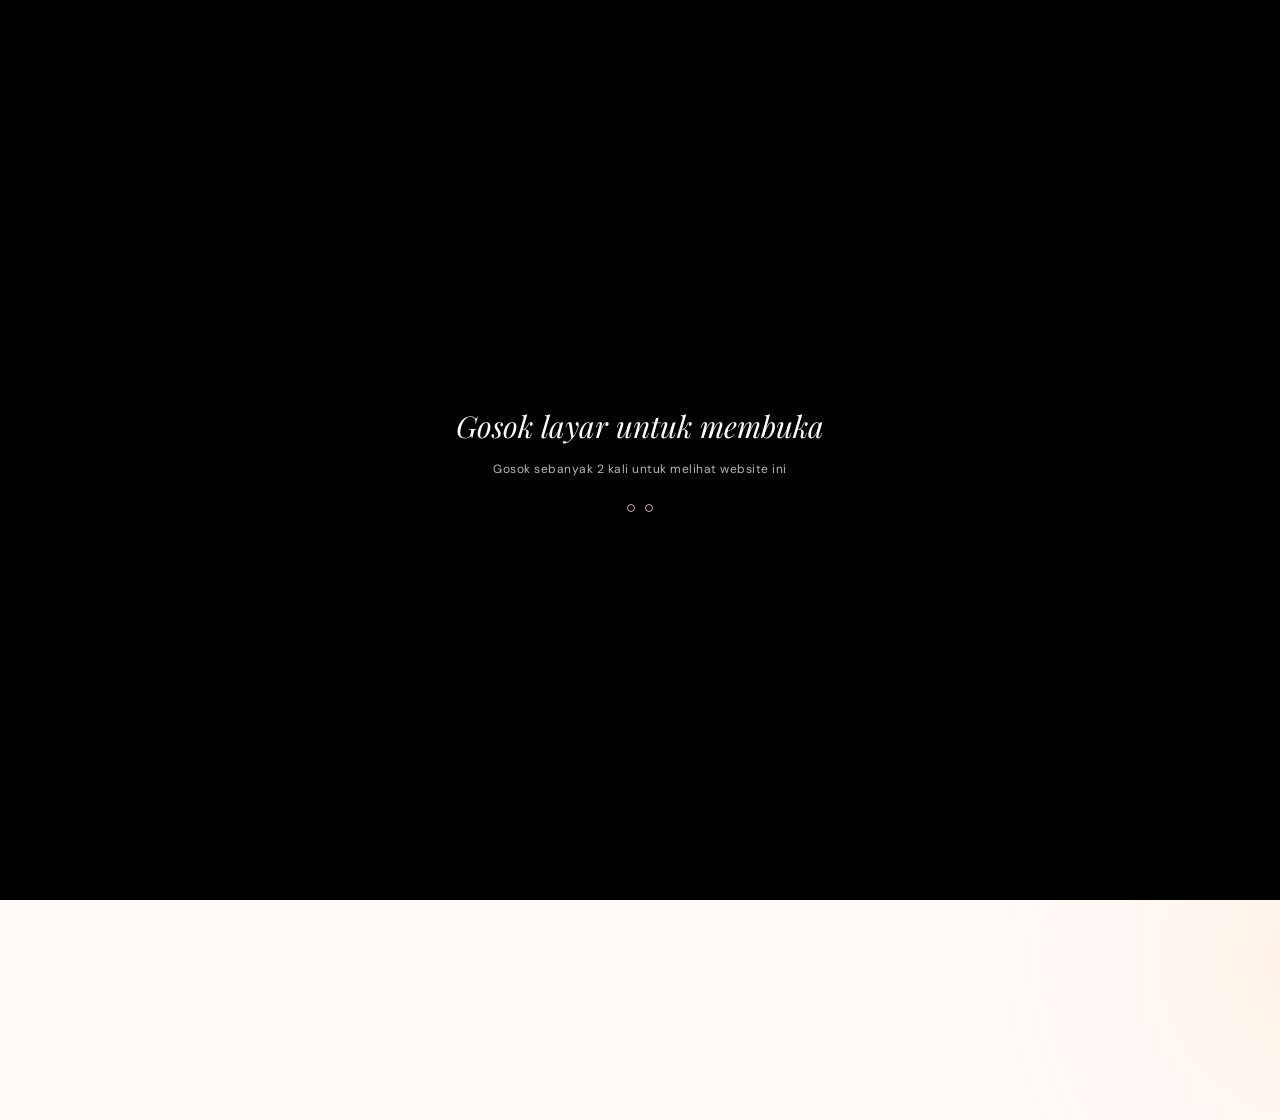
==== commit 0fe0a205: "Add files via upload" ====
--- a/index.html
+++ b/index.html
@@ -13,7 +13,7 @@
     <div class="scratch-prompt" id="scratchPrompt">
       <span class="scratch-heart"></span>
       <p>Gosok layar untuk membuka</p>
-      <small>Gosok sebanyak 2 kali untuk ke website</small>
+      <small>Gosok sebanyak 2 kali untuk melihat website ini</small>
       <div class="scratch-progress" aria-label="Progres gosokan"><span id="scratchDot1"></span><span id="scratchDot2"></span></div>
     </div>
   </div>
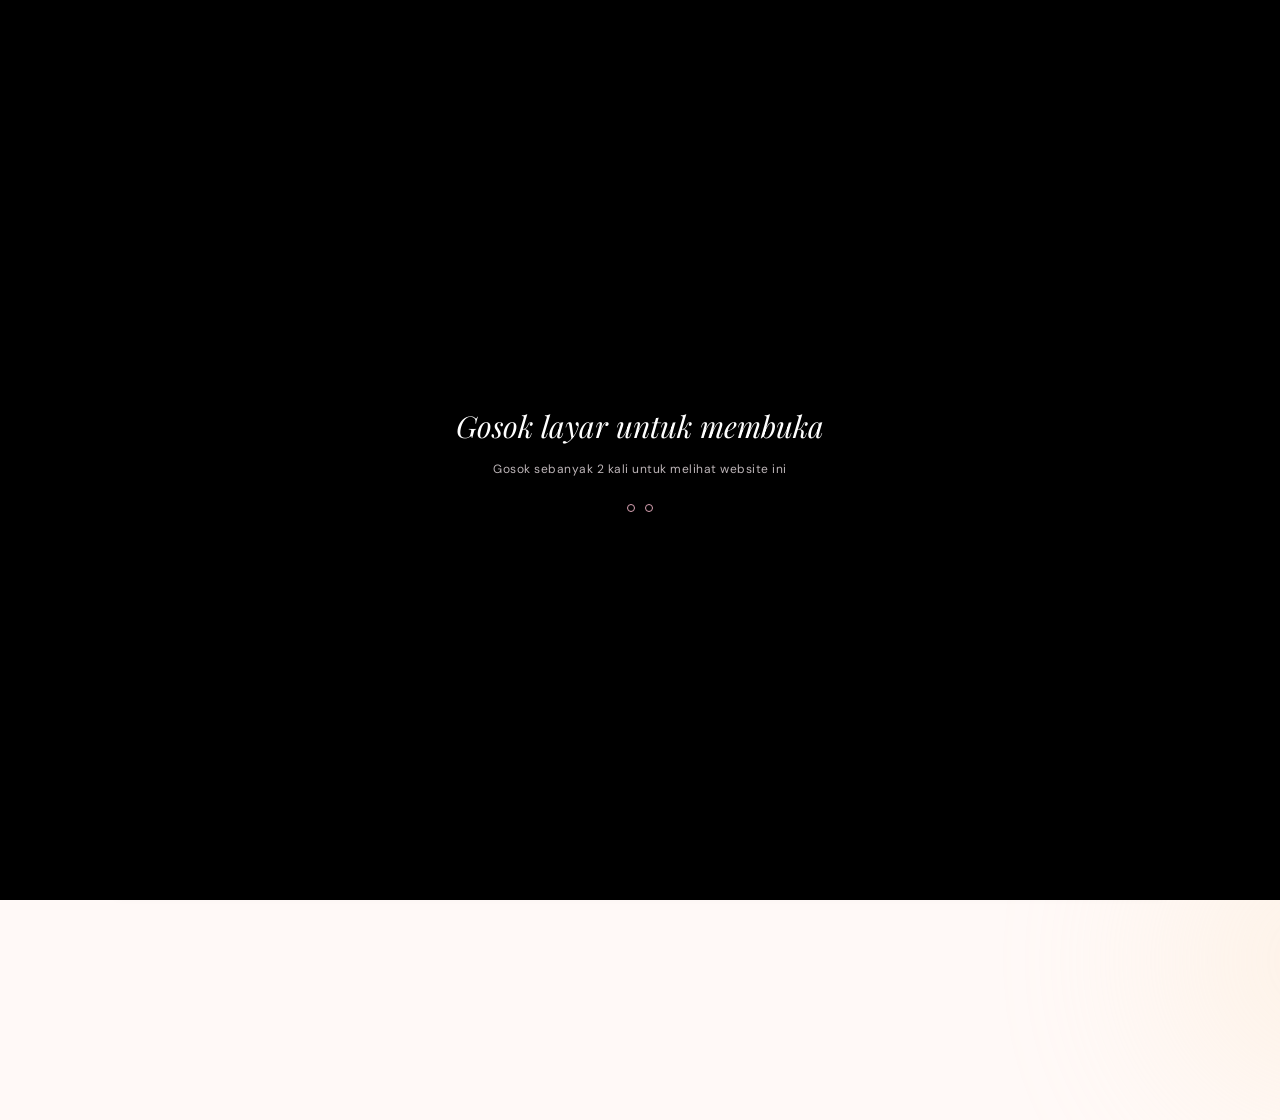
==== commit 85ad89fa: "Add files via upload" ====
--- a/index.html
+++ b/index.html
@@ -111,9 +111,9 @@
           </div>
         </div>
         <div class="book-controls">
-          <button type="button" id="bookPrev" disabled>← Sebelumnya</button>
+          <button type="button" id="bookPrev" disabled>&lt;</button>
           <span id="bookCounter">Sampul buku</span>
-          <button type="button" id="bookNext" disabled>Halaman berikutnya →</button>
+          <button type="button" id="bookNext" disabled>&gt;</button>
         </div>
       </div>
     </section>
@@ -127,7 +127,7 @@
       </div>
     </section>
 
-    <section class="closing section" id="closing">
+<section class="closing section" id="closing">
       <div class="closing-stars">✦　✧　♡　✧　✦</div>
       <span class="eyebrow"></span>
       <h2>Terima kasih untuk<br>sepuluh bulan yang <em>begitu berarti.</em></h2>
--- a/style.css
+++ b/style.css
@@ -909,3 +909,265 @@
 
 /* Aksi Like, Comment, dan Share pada video hanya pajangan. */
 #videos .short-actions button { pointer-events: none; cursor: default; }
+
+
+
+/* RESPONSIVE MOBILE REBUILD — override aturan lama yang membuat konten terlalu sempit */
+html { -webkit-text-size-adjust: 100%; text-size-adjust: 100%; }
+body { width: 100%; max-width: 100%; overflow-x: clip; }
+img, video, canvas, svg, audio { max-width: 100%; }
+button { max-width: 100%; touch-action: manipulation; }
+body.paged-mode main > section.active-page {
+  width: 100%; max-width: 100%; min-width: 0;
+  overflow-wrap: anywhere;
+}
+body.paged-mode main > section.active-page > nav.page-navigation {
+  position: fixed !important;
+  left: max(14px, env(safe-area-inset-left)) !important;
+  right: max(14px, env(safe-area-inset-right)) !important;
+  bottom: 0 !important; top: auto !important;
+  min-height: 58px !important;
+  padding: 9px 0 max(9px, env(safe-area-inset-bottom)) !important;
+  gap: 8px !important;
+  background: rgba(255,249,247,.97) !important;
+  backdrop-filter: blur(12px);
+}
+body.paged-mode .page-navigation button {
+  min-width: 0; max-width: 48%; white-space: normal;
+  font-size: 12px; line-height: 1.3; padding: 9px 10px;
+}
+body.paged-mode .page-navigation .page-counter { flex: 0 0 auto; font-size: 10px; }
+body.paged-mode main > section.active-page:not(#videos) {
+  min-height: calc(100svh - 64px) !important;
+  height: auto !important;
+  padding-bottom: calc(84px + env(safe-area-inset-bottom)) !important;
+}
+@media (max-width: 760px) {
+  .topbar {
+    height: 62px; padding: 0 16px; gap: 10px;
+  }
+  .brand { min-width: 0; font-size: 15px; gap: 6px; }
+  .brand-heart { font-size: 22px; }
+  .music-toggle { padding: 8px 11px; gap: 6px; font-size: 11px; white-space: nowrap; }
+  .section { padding-left: 20px !important; padding-right: 20px !important; }
+  body.paged-mode main > section.active-page:not(#videos) {
+    min-height: calc(100svh - 62px) !important;
+    padding-top: 30px !important;
+    padding-bottom: calc(86px + env(safe-area-inset-bottom)) !important;
+  }
+  /* Beranda: susun vertikal supaya teks dan foto tidak saling menghimpit. */
+  body.paged-mode #home.active-page.hero {
+    display: flex !important; flex-direction: column !important;
+    align-items: stretch !important; justify-content: flex-start !important;
+    gap: 18px !important; min-height: calc(100svh - 62px) !important;
+    padding: 28px 20px calc(92px + env(safe-area-inset-bottom)) !important;
+  }
+  body.paged-mode #home .hero-copy { width: 100%; min-width: 0; }
+  body.paged-mode #home .hero h1 {
+    font-size: clamp(32px, 8.4vw, 46px) !important;
+    line-height: 1.12 !important; letter-spacing: -1px !important;
+    margin: 16px 0 !important; overflow-wrap: break-word;
+  }
+  body.paged-mode #home .hero-description { max-width: 100%; font-size: 13px !important; line-height: 1.75 !important; }
+  body.paged-mode #home .eyebrow { font-size: 9px !important; line-height: 1.6; letter-spacing: 1.2px !important; }
+  body.paged-mode #home .primary-button { min-height: 44px; padding: 12px 15px !important; font-size: 12px !important; }
+  body.paged-mode #home .hero-note { margin-top: 18px !important; font-size: 9px !important; line-height: 1.5; letter-spacing: .4px; }
+  body.paged-mode #home .hero-art { width: 100% !important; height: auto !important; min-height: 0 !important; aspect-ratio: 1.35 / 1; margin: 0 !important; }
+  body.paged-mode #home .main-frame {
+    width: min(66%, 250px) !important; max-width: 250px !important;
+    height: auto !important; aspect-ratio: 1 / 1 !important;
+    padding: 0 !important; border: 0 !important; transform: none !important;
+  }
+  body.paged-mode #home .main-frame img { width: 100% !important; height: 100% !important; }
+  body.paged-mode #home .sun-disc { width: min(75%, 280px) !important; right: 12% !important; top: 8% !important; }
+  body.paged-mode #home .floating-card { display: none !important; }
+  body.paged-mode #home .sparkle-two, body.paged-mode #home .sparkle-three { display: none !important; }
+
+  /* Semua halaman teks memakai lebar layar penuh yang aman. */
+  body.paged-mode #little-things .section-heading h2,
+  body.paged-mode #memories .section-heading h2,
+  body.paged-mode #letter .letter-side h2,
+  body.paged-mode #voice .voice-copy h2,
+  body.paged-mode #closing h2 {
+    font-size: clamp(30px, 7.5vw, 42px) !important;
+    line-height: 1.2 !important; overflow-wrap: break-word;
+  }
+  body.paged-mode .section-heading { max-width: 100%; }
+  body.paged-mode .section-heading p,
+  body.paged-mode .letter-side > p,
+  body.paged-mode .voice-copy > p,
+  body.paged-mode #closing > p { max-width: 100%; font-size: 13px; line-height: 1.8; }
+  body.paged-mode #little-things .reason-grid { grid-template-columns: minmax(0,1fr) !important; gap: 12px; margin-top: 25px; }
+  body.paged-mode #little-things .reason-card { min-height: 0; padding: 22px 20px; }
+  body.paged-mode #little-things .reason-card h3 { margin: 18px 0 10px; font-size: 22px; }
+  body.paged-mode #letter.active-page.letter-section { display: flex !important; flex-direction: column !important; align-items: stretch; gap: 12px !important; }
+  body.paged-mode #letter .letter-side { width: 100%; min-width: 0; }
+  body.paged-mode #letter .letter-caption { margin-top: 18px; line-height: 1.6; }
+  body.paged-mode #letter .envelope-wrap { width: 100%; min-height: 275px; padding: 8px 0; }
+  body.paged-mode #letter .envelope { width: min(100%, 310px); height: 195px; }
+  body.paged-mode #letter .letter-paper { height: 160px; padding: 18px; }
+  body.paged-mode #letter .envelope-shadow { width: min(80%, 270px); }
+
+  /* Buku foto tetap dapat dipakai tanpa memotong sisi halaman. */
+  body.paged-mode #memories .memory-book { width: 100%; max-width: 100%; }
+  body.paged-mode #memories .book-stage { width: 100%; min-height: 290px; }
+  body.paged-mode #memories .book-cover { width: min(100%, 340px); height: 290px; }
+  body.paged-mode #memories .book-spread { width: 100%; min-height: 290px; grid-template-columns: minmax(0,1fr) minmax(0,1fr); }
+  body.paged-mode #memories .book-page { min-width: 0; padding: 28px 9px 16px; }
+  body.paged-mode #memories .book-photo-wrap { width: 100%; min-width: 0; }
+  body.paged-mode #memories .book-page p { font-size: clamp(10px, 2.8vw, 12px); line-height: 1.4; overflow-wrap: anywhere; }
+  body.paged-mode #memories .book-controls { width: 100%; gap: 7px; flex-wrap: wrap; }
+  body.paged-mode #memories .book-controls button { max-width: 43%; font-size: 10px; padding: 9px 7px; }
+  body.paged-mode #memories .book-counter { font-size: 10px; }
+
+  /* Audio page: piringan di atas, pemutar audio selebar layar di bawah. */
+  body.paged-mode #voice .voice-card { grid-template-columns: minmax(0,1fr) !important; gap: 12px; padding: 22px 18px; width: 100%; }
+  body.paged-mode #voice .voice-visual { height: 190px; }
+  body.paged-mode #voice .record-outer { width: 165px; }
+  body.paged-mode #voice .record-inner { width: 66px; border-width: 6px; }
+  body.paged-mode #voice .sound-bars { bottom: 0; }
+  body.paged-mode #voice .voice-copy { min-width: 0; }
+  body.paged-mode #voice audio { display: block; width: 100%; max-width: 100%; }
+
+  body.paged-mode #closing .closing-actions { display: flex; flex-direction: column; align-items: stretch; gap: 8px; }
+  body.paged-mode #closing .closing-actions button { width: 100%; margin-top: 10px; min-height: 44px; }
+  body.paged-mode #closing .closing-stars { font-size: 16px; }
+
+  body.paged-mode #videos .shorts-feed { height: 100svh; min-height: 100svh; }
+  body.paged-mode #videos .short-video { height: 100svh; min-height: 100svh; }
+}
+@media (max-width: 420px) {
+  .section { padding-left: 16px !important; padding-right: 16px !important; }
+  body.paged-mode main > section.active-page:not(#videos) { padding-left: 16px !important; padding-right: 16px !important; }
+  body.paged-mode #home.active-page.hero { padding-left: 16px !important; padding-right: 16px !important; }
+  body.paged-mode #home .hero h1 { font-size: clamp(29px, 8.2vw, 36px) !important; }
+  body.paged-mode .page-navigation button { font-size: 11px; padding: 8px 7px; }
+  body.paged-mode #memories .book-page-number { top: 10px; font-size: 8px; }
+}
+@media (max-width: 350px) {
+  .brand { font-size: 13px; }
+  .music-toggle { padding: 7px 8px; font-size: 10px; }
+  body.paged-mode #home .hero h1 { font-size: 28px !important; }
+  body.paged-mode #memories .book-spread { grid-template-columns: minmax(0,1fr); }
+  body.paged-mode #memories .right-page { display: none; }
+}
+
+/* FINAL MOBILE FIX: halaman dan tombol navigasi tidak melebar di HP */
+html, body { max-width: 100%; overflow-x: clip; }
+body.paged-mode main { width: 100%; min-width: 0; }
+body.paged-mode main > section.active-page {
+  width: 100%; max-width: 100%; min-width: 0;
+  overflow-x: clip; overflow-wrap: anywhere;
+}
+body.paged-mode main > section.active-page img,
+body.paged-mode main > section.active-page video,
+body.paged-mode main > section.active-page audio { max-width: 100%; }
+body.paged-mode main > section.active-page .page-navigation { width: 100%; }
+body.paged-mode .page-navigation {
+  box-shadow: 0 -3px 10px rgba(76, 48, 57, .045) !important;
+  border-top: 1px solid rgba(238,221,225,.75);
+}
+body.paged-mode .page-navigation .page-back,
+body.paged-mode .page-navigation .page-next {
+  flex: 1 1 0; min-width: 0; max-width: 46%;
+  overflow-wrap: anywhere; white-space: normal;
+}
+@media (max-width: 760px) {
+  /* Hilangkan bayangan/bercak latar yang terlalu besar di layar kecil. */
+  .ambient { width: 110px !important; height: 110px !important; filter: blur(34px) !important; opacity: .12 !important; }
+  .ambient-one { left: -65px !important; top: 65px !important; }
+  .ambient-two { right: -70px !important; top: 58% !important; }
+  body.paged-mode main > section.active-page:not(#videos) {
+    min-height: calc(100svh - 62px) !important;
+    height: auto !important; max-height: none !important;
+    padding-bottom: calc(78px + env(safe-area-inset-bottom)) !important;
+  }
+  body.paged-mode .page-navigation {
+    left: max(8px, env(safe-area-inset-left)) !important;
+    right: max(8px, env(safe-area-inset-right)) !important;
+    min-height: 54px !important;
+    padding: 7px 8px max(7px, env(safe-area-inset-bottom)) !important;
+    gap: 6px !important;
+    background: rgba(255,249,247,.98) !important;
+    backdrop-filter: blur(7px) !important;
+  }
+  body.paged-mode .page-navigation .page-back,
+  body.paged-mode .page-navigation .page-next {
+    flex: 1 1 0 !important; width: auto !important; max-width: none !important;
+    min-height: 38px !important; padding: 8px 7px !important;
+    font-size: clamp(10px, 2.8vw, 12px) !important;
+    line-height: 1.2 !important; border-radius: 5px !important;
+  }
+  body.paged-mode .page-navigation .page-counter {
+    flex: 0 0 auto !important; max-width: 52px; font-size: 9px !important;
+    letter-spacing: .4px !important;
+  }
+  body.paged-mode #home .main-frame,
+  body.paged-mode #home .sun-disc,
+  body.paged-mode .voice-card,
+  body.paged-mode #memories .book-spread,
+  body.paged-mode #memories .book-cover {
+    box-shadow: 0 5px 14px rgba(80, 48, 59, .10) !important;
+  }
+  body.paged-mode #letter .envelope { filter: drop-shadow(0 5px 7px rgba(141,93,101,.09)) !important; }
+  body.paged-mode #letter .envelope-shadow { width: min(58%, 190px) !important; height: 9px !important; filter: blur(5px) !important; opacity: .65; }
+  body.paged-mode #closing .closing-actions { gap: 6px !important; }
+  body.paged-mode #closing .closing-actions button { max-width: 100%; }
+}
+@media (max-width: 390px) {
+  body.paged-mode .page-navigation { gap: 4px !important; }
+  body.paged-mode .page-navigation .page-back,
+  body.paged-mode .page-navigation .page-next { padding: 7px 5px !important; font-size: 10px !important; }
+  body.paged-mode .page-navigation .page-counter { max-width: 43px; font-size: 8px !important; }
+  body.paged-mode #memories .book-stage { min-height: 250px !important; }
+  body.paged-mode #memories .book-cover { height: 250px !important; }
+  body.paged-mode #memories .book-spread { min-height: 250px !important; }
+  body.paged-mode #memories .book-photo-wrap { height: 155px !important; }
+}
+
+
+/* Penyempurnaan: tombol navigasi hanya berupa panah dan foto utama di awal halaman pada HP. */
+body.paged-mode .page-navigation .page-back,
+body.paged-mode .page-navigation .page-next {
+  flex: 0 0 44px !important;
+  width: 44px !important;
+  max-width: 44px !important;
+  min-width: 44px !important;
+  padding: 8px 0 !important;
+  text-align: center !important;
+  font-size: 18px !important;
+  line-height: 1 !important;
+  white-space: nowrap !important;
+}
+body.paged-mode .page-navigation .page-counter { margin-inline: auto !important; }
+@media (max-width: 760px) {
+  body.paged-mode #home.active-page.hero {
+    display: flex !important;
+    flex-direction: column !important;
+    align-items: stretch !important;
+    gap: 12px !important;
+    padding-top: 24px !important;
+  }
+  body.paged-mode #home.active-page .hero-art {
+    order: -1 !important;
+    width: 100% !important;
+    height: auto !important;
+    min-height: 0 !important;
+    margin: 0 auto 8px !important;
+    aspect-ratio: 1.25 / 1;
+  }
+  body.paged-mode #home.active-page .main-frame {
+    width: min(58vw, 210px) !important;
+    max-width: 210px !important;
+    height: auto !important;
+    aspect-ratio: 1 / 1 !important;
+  }
+  body.paged-mode #home.active-page .hero-copy { order: 1 !important; width: 100% !important; }
+  body.paged-mode #home.active-page .sun-disc { width: min(58vw, 210px) !important; }
+  body.paged-mode .page-navigation .page-back,
+  body.paged-mode .page-navigation .page-next {
+    flex: 0 0 38px !important; width: 38px !important; max-width: 38px !important;
+    min-width: 38px !important; min-height: 38px !important; padding: 8px 0 !important;
+    font-size: 18px !important;
+  }
+}
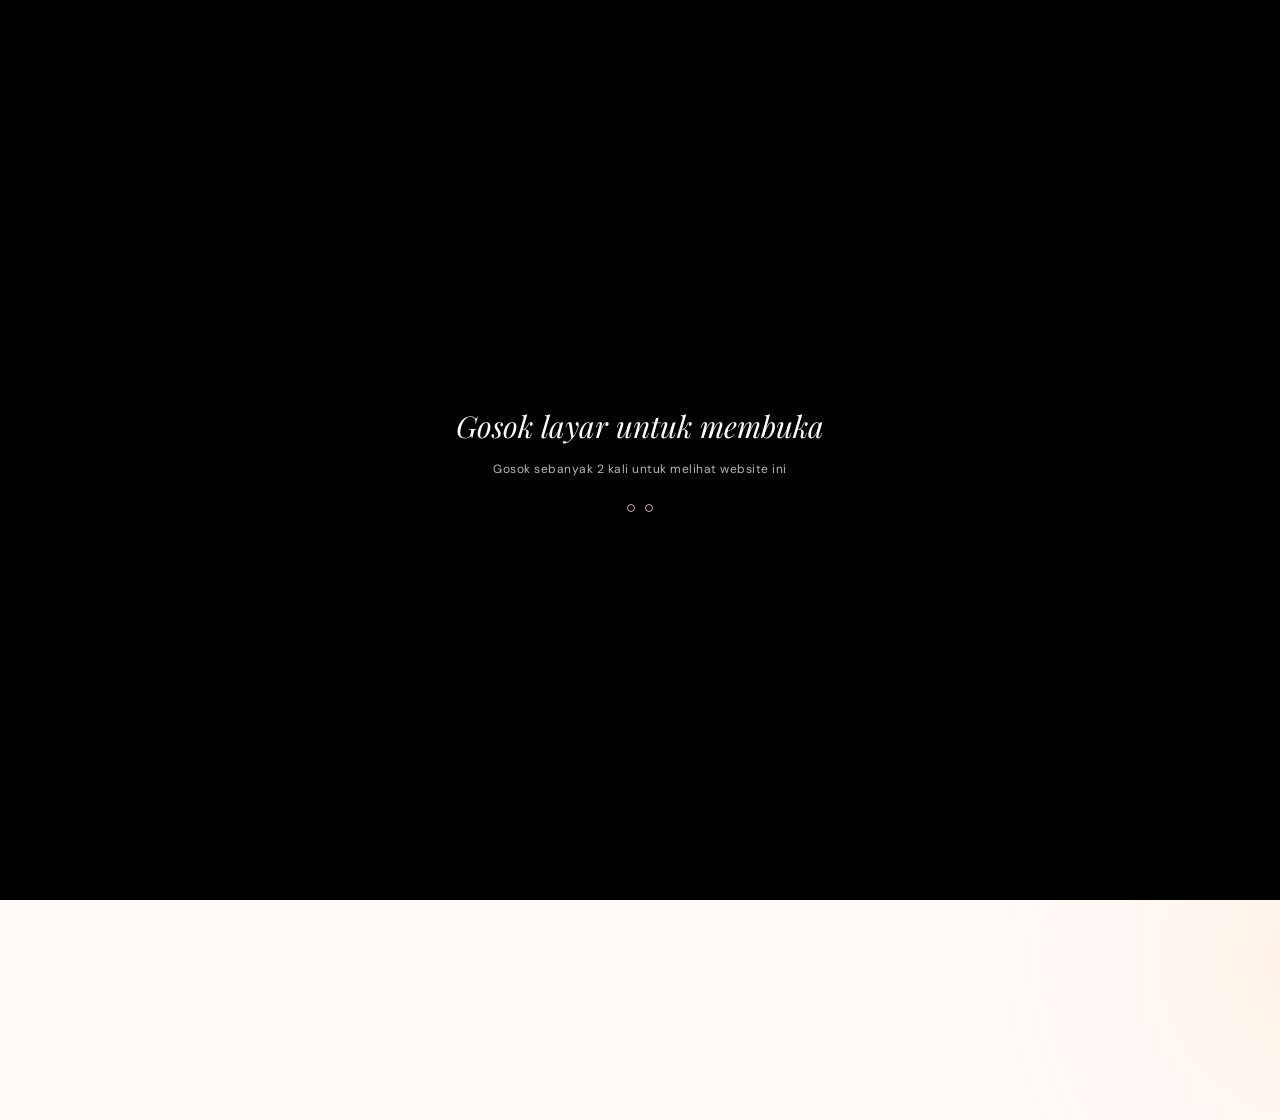
==== commit 1de33b28: "Add files via upload" ====
--- a/index.html
+++ b/index.html
@@ -111,9 +111,9 @@
           </div>
         </div>
         <div class="book-controls">
-          <button type="button" id="bookPrev" disabled>&lt;</button>
+          <button type="button" id="bookPrev" disabled>← Sebelumnya</button>
           <span id="bookCounter">Sampul buku</span>
-          <button type="button" id="bookNext" disabled>&gt;</button>
+          <button type="button" id="bookNext" disabled>Halaman berikutnya →</button>
         </div>
       </div>
     </section>
@@ -127,7 +127,7 @@
       </div>
     </section>
 
-<section class="closing section" id="closing">
+    <section class="closing section" id="closing">
       <div class="closing-stars">✦　✧　♡　✧　✦</div>
       <span class="eyebrow"></span>
       <h2>Terima kasih untuk<br>sepuluh bulan yang <em>begitu berarti.</em></h2>
--- a/style.css
+++ b/style.css
@@ -909,265 +909,3 @@
 
 /* Aksi Like, Comment, dan Share pada video hanya pajangan. */
 #videos .short-actions button { pointer-events: none; cursor: default; }
-
-
-
-/* RESPONSIVE MOBILE REBUILD — override aturan lama yang membuat konten terlalu sempit */
-html { -webkit-text-size-adjust: 100%; text-size-adjust: 100%; }
-body { width: 100%; max-width: 100%; overflow-x: clip; }
-img, video, canvas, svg, audio { max-width: 100%; }
-button { max-width: 100%; touch-action: manipulation; }
-body.paged-mode main > section.active-page {
-  width: 100%; max-width: 100%; min-width: 0;
-  overflow-wrap: anywhere;
-}
-body.paged-mode main > section.active-page > nav.page-navigation {
-  position: fixed !important;
-  left: max(14px, env(safe-area-inset-left)) !important;
-  right: max(14px, env(safe-area-inset-right)) !important;
-  bottom: 0 !important; top: auto !important;
-  min-height: 58px !important;
-  padding: 9px 0 max(9px, env(safe-area-inset-bottom)) !important;
-  gap: 8px !important;
-  background: rgba(255,249,247,.97) !important;
-  backdrop-filter: blur(12px);
-}
-body.paged-mode .page-navigation button {
-  min-width: 0; max-width: 48%; white-space: normal;
-  font-size: 12px; line-height: 1.3; padding: 9px 10px;
-}
-body.paged-mode .page-navigation .page-counter { flex: 0 0 auto; font-size: 10px; }
-body.paged-mode main > section.active-page:not(#videos) {
-  min-height: calc(100svh - 64px) !important;
-  height: auto !important;
-  padding-bottom: calc(84px + env(safe-area-inset-bottom)) !important;
-}
-@media (max-width: 760px) {
-  .topbar {
-    height: 62px; padding: 0 16px; gap: 10px;
-  }
-  .brand { min-width: 0; font-size: 15px; gap: 6px; }
-  .brand-heart { font-size: 22px; }
-  .music-toggle { padding: 8px 11px; gap: 6px; font-size: 11px; white-space: nowrap; }
-  .section { padding-left: 20px !important; padding-right: 20px !important; }
-  body.paged-mode main > section.active-page:not(#videos) {
-    min-height: calc(100svh - 62px) !important;
-    padding-top: 30px !important;
-    padding-bottom: calc(86px + env(safe-area-inset-bottom)) !important;
-  }
-  /* Beranda: susun vertikal supaya teks dan foto tidak saling menghimpit. */
-  body.paged-mode #home.active-page.hero {
-    display: flex !important; flex-direction: column !important;
-    align-items: stretch !important; justify-content: flex-start !important;
-    gap: 18px !important; min-height: calc(100svh - 62px) !important;
-    padding: 28px 20px calc(92px + env(safe-area-inset-bottom)) !important;
-  }
-  body.paged-mode #home .hero-copy { width: 100%; min-width: 0; }
-  body.paged-mode #home .hero h1 {
-    font-size: clamp(32px, 8.4vw, 46px) !important;
-    line-height: 1.12 !important; letter-spacing: -1px !important;
-    margin: 16px 0 !important; overflow-wrap: break-word;
-  }
-  body.paged-mode #home .hero-description { max-width: 100%; font-size: 13px !important; line-height: 1.75 !important; }
-  body.paged-mode #home .eyebrow { font-size: 9px !important; line-height: 1.6; letter-spacing: 1.2px !important; }
-  body.paged-mode #home .primary-button { min-height: 44px; padding: 12px 15px !important; font-size: 12px !important; }
-  body.paged-mode #home .hero-note { margin-top: 18px !important; font-size: 9px !important; line-height: 1.5; letter-spacing: .4px; }
-  body.paged-mode #home .hero-art { width: 100% !important; height: auto !important; min-height: 0 !important; aspect-ratio: 1.35 / 1; margin: 0 !important; }
-  body.paged-mode #home .main-frame {
-    width: min(66%, 250px) !important; max-width: 250px !important;
-    height: auto !important; aspect-ratio: 1 / 1 !important;
-    padding: 0 !important; border: 0 !important; transform: none !important;
-  }
-  body.paged-mode #home .main-frame img { width: 100% !important; height: 100% !important; }
-  body.paged-mode #home .sun-disc { width: min(75%, 280px) !important; right: 12% !important; top: 8% !important; }
-  body.paged-mode #home .floating-card { display: none !important; }
-  body.paged-mode #home .sparkle-two, body.paged-mode #home .sparkle-three { display: none !important; }
-
-  /* Semua halaman teks memakai lebar layar penuh yang aman. */
-  body.paged-mode #little-things .section-heading h2,
-  body.paged-mode #memories .section-heading h2,
-  body.paged-mode #letter .letter-side h2,
-  body.paged-mode #voice .voice-copy h2,
-  body.paged-mode #closing h2 {
-    font-size: clamp(30px, 7.5vw, 42px) !important;
-    line-height: 1.2 !important; overflow-wrap: break-word;
-  }
-  body.paged-mode .section-heading { max-width: 100%; }
-  body.paged-mode .section-heading p,
-  body.paged-mode .letter-side > p,
-  body.paged-mode .voice-copy > p,
-  body.paged-mode #closing > p { max-width: 100%; font-size: 13px; line-height: 1.8; }
-  body.paged-mode #little-things .reason-grid { grid-template-columns: minmax(0,1fr) !important; gap: 12px; margin-top: 25px; }
-  body.paged-mode #little-things .reason-card { min-height: 0; padding: 22px 20px; }
-  body.paged-mode #little-things .reason-card h3 { margin: 18px 0 10px; font-size: 22px; }
-  body.paged-mode #letter.active-page.letter-section { display: flex !important; flex-direction: column !important; align-items: stretch; gap: 12px !important; }
-  body.paged-mode #letter .letter-side { width: 100%; min-width: 0; }
-  body.paged-mode #letter .letter-caption { margin-top: 18px; line-height: 1.6; }
-  body.paged-mode #letter .envelope-wrap { width: 100%; min-height: 275px; padding: 8px 0; }
-  body.paged-mode #letter .envelope { width: min(100%, 310px); height: 195px; }
-  body.paged-mode #letter .letter-paper { height: 160px; padding: 18px; }
-  body.paged-mode #letter .envelope-shadow { width: min(80%, 270px); }
-
-  /* Buku foto tetap dapat dipakai tanpa memotong sisi halaman. */
-  body.paged-mode #memories .memory-book { width: 100%; max-width: 100%; }
-  body.paged-mode #memories .book-stage { width: 100%; min-height: 290px; }
-  body.paged-mode #memories .book-cover { width: min(100%, 340px); height: 290px; }
-  body.paged-mode #memories .book-spread { width: 100%; min-height: 290px; grid-template-columns: minmax(0,1fr) minmax(0,1fr); }
-  body.paged-mode #memories .book-page { min-width: 0; padding: 28px 9px 16px; }
-  body.paged-mode #memories .book-photo-wrap { width: 100%; min-width: 0; }
-  body.paged-mode #memories .book-page p { font-size: clamp(10px, 2.8vw, 12px); line-height: 1.4; overflow-wrap: anywhere; }
-  body.paged-mode #memories .book-controls { width: 100%; gap: 7px; flex-wrap: wrap; }
-  body.paged-mode #memories .book-controls button { max-width: 43%; font-size: 10px; padding: 9px 7px; }
-  body.paged-mode #memories .book-counter { font-size: 10px; }
-
-  /* Audio page: piringan di atas, pemutar audio selebar layar di bawah. */
-  body.paged-mode #voice .voice-card { grid-template-columns: minmax(0,1fr) !important; gap: 12px; padding: 22px 18px; width: 100%; }
-  body.paged-mode #voice .voice-visual { height: 190px; }
-  body.paged-mode #voice .record-outer { width: 165px; }
-  body.paged-mode #voice .record-inner { width: 66px; border-width: 6px; }
-  body.paged-mode #voice .sound-bars { bottom: 0; }
-  body.paged-mode #voice .voice-copy { min-width: 0; }
-  body.paged-mode #voice audio { display: block; width: 100%; max-width: 100%; }
-
-  body.paged-mode #closing .closing-actions { display: flex; flex-direction: column; align-items: stretch; gap: 8px; }
-  body.paged-mode #closing .closing-actions button { width: 100%; margin-top: 10px; min-height: 44px; }
-  body.paged-mode #closing .closing-stars { font-size: 16px; }
-
-  body.paged-mode #videos .shorts-feed { height: 100svh; min-height: 100svh; }
-  body.paged-mode #videos .short-video { height: 100svh; min-height: 100svh; }
-}
-@media (max-width: 420px) {
-  .section { padding-left: 16px !important; padding-right: 16px !important; }
-  body.paged-mode main > section.active-page:not(#videos) { padding-left: 16px !important; padding-right: 16px !important; }
-  body.paged-mode #home.active-page.hero { padding-left: 16px !important; padding-right: 16px !important; }
-  body.paged-mode #home .hero h1 { font-size: clamp(29px, 8.2vw, 36px) !important; }
-  body.paged-mode .page-navigation button { font-size: 11px; padding: 8px 7px; }
-  body.paged-mode #memories .book-page-number { top: 10px; font-size: 8px; }
-}
-@media (max-width: 350px) {
-  .brand { font-size: 13px; }
-  .music-toggle { padding: 7px 8px; font-size: 10px; }
-  body.paged-mode #home .hero h1 { font-size: 28px !important; }
-  body.paged-mode #memories .book-spread { grid-template-columns: minmax(0,1fr); }
-  body.paged-mode #memories .right-page { display: none; }
-}
-
-/* FINAL MOBILE FIX: halaman dan tombol navigasi tidak melebar di HP */
-html, body { max-width: 100%; overflow-x: clip; }
-body.paged-mode main { width: 100%; min-width: 0; }
-body.paged-mode main > section.active-page {
-  width: 100%; max-width: 100%; min-width: 0;
-  overflow-x: clip; overflow-wrap: anywhere;
-}
-body.paged-mode main > section.active-page img,
-body.paged-mode main > section.active-page video,
-body.paged-mode main > section.active-page audio { max-width: 100%; }
-body.paged-mode main > section.active-page .page-navigation { width: 100%; }
-body.paged-mode .page-navigation {
-  box-shadow: 0 -3px 10px rgba(76, 48, 57, .045) !important;
-  border-top: 1px solid rgba(238,221,225,.75);
-}
-body.paged-mode .page-navigation .page-back,
-body.paged-mode .page-navigation .page-next {
-  flex: 1 1 0; min-width: 0; max-width: 46%;
-  overflow-wrap: anywhere; white-space: normal;
-}
-@media (max-width: 760px) {
-  /* Hilangkan bayangan/bercak latar yang terlalu besar di layar kecil. */
-  .ambient { width: 110px !important; height: 110px !important; filter: blur(34px) !important; opacity: .12 !important; }
-  .ambient-one { left: -65px !important; top: 65px !important; }
-  .ambient-two { right: -70px !important; top: 58% !important; }
-  body.paged-mode main > section.active-page:not(#videos) {
-    min-height: calc(100svh - 62px) !important;
-    height: auto !important; max-height: none !important;
-    padding-bottom: calc(78px + env(safe-area-inset-bottom)) !important;
-  }
-  body.paged-mode .page-navigation {
-    left: max(8px, env(safe-area-inset-left)) !important;
-    right: max(8px, env(safe-area-inset-right)) !important;
-    min-height: 54px !important;
-    padding: 7px 8px max(7px, env(safe-area-inset-bottom)) !important;
-    gap: 6px !important;
-    background: rgba(255,249,247,.98) !important;
-    backdrop-filter: blur(7px) !important;
-  }
-  body.paged-mode .page-navigation .page-back,
-  body.paged-mode .page-navigation .page-next {
-    flex: 1 1 0 !important; width: auto !important; max-width: none !important;
-    min-height: 38px !important; padding: 8px 7px !important;
-    font-size: clamp(10px, 2.8vw, 12px) !important;
-    line-height: 1.2 !important; border-radius: 5px !important;
-  }
-  body.paged-mode .page-navigation .page-counter {
-    flex: 0 0 auto !important; max-width: 52px; font-size: 9px !important;
-    letter-spacing: .4px !important;
-  }
-  body.paged-mode #home .main-frame,
-  body.paged-mode #home .sun-disc,
-  body.paged-mode .voice-card,
-  body.paged-mode #memories .book-spread,
-  body.paged-mode #memories .book-cover {
-    box-shadow: 0 5px 14px rgba(80, 48, 59, .10) !important;
-  }
-  body.paged-mode #letter .envelope { filter: drop-shadow(0 5px 7px rgba(141,93,101,.09)) !important; }
-  body.paged-mode #letter .envelope-shadow { width: min(58%, 190px) !important; height: 9px !important; filter: blur(5px) !important; opacity: .65; }
-  body.paged-mode #closing .closing-actions { gap: 6px !important; }
-  body.paged-mode #closing .closing-actions button { max-width: 100%; }
-}
-@media (max-width: 390px) {
-  body.paged-mode .page-navigation { gap: 4px !important; }
-  body.paged-mode .page-navigation .page-back,
-  body.paged-mode .page-navigation .page-next { padding: 7px 5px !important; font-size: 10px !important; }
-  body.paged-mode .page-navigation .page-counter { max-width: 43px; font-size: 8px !important; }
-  body.paged-mode #memories .book-stage { min-height: 250px !important; }
-  body.paged-mode #memories .book-cover { height: 250px !important; }
-  body.paged-mode #memories .book-spread { min-height: 250px !important; }
-  body.paged-mode #memories .book-photo-wrap { height: 155px !important; }
-}
-
-
-/* Penyempurnaan: tombol navigasi hanya berupa panah dan foto utama di awal halaman pada HP. */
-body.paged-mode .page-navigation .page-back,
-body.paged-mode .page-navigation .page-next {
-  flex: 0 0 44px !important;
-  width: 44px !important;
-  max-width: 44px !important;
-  min-width: 44px !important;
-  padding: 8px 0 !important;
-  text-align: center !important;
-  font-size: 18px !important;
-  line-height: 1 !important;
-  white-space: nowrap !important;
-}
-body.paged-mode .page-navigation .page-counter { margin-inline: auto !important; }
-@media (max-width: 760px) {
-  body.paged-mode #home.active-page.hero {
-    display: flex !important;
-    flex-direction: column !important;
-    align-items: stretch !important;
-    gap: 12px !important;
-    padding-top: 24px !important;
-  }
-  body.paged-mode #home.active-page .hero-art {
-    order: -1 !important;
-    width: 100% !important;
-    height: auto !important;
-    min-height: 0 !important;
-    margin: 0 auto 8px !important;
-    aspect-ratio: 1.25 / 1;
-  }
-  body.paged-mode #home.active-page .main-frame {
-    width: min(58vw, 210px) !important;
-    max-width: 210px !important;
-    height: auto !important;
-    aspect-ratio: 1 / 1 !important;
-  }
-  body.paged-mode #home.active-page .hero-copy { order: 1 !important; width: 100% !important; }
-  body.paged-mode #home.active-page .sun-disc { width: min(58vw, 210px) !important; }
-  body.paged-mode .page-navigation .page-back,
-  body.paged-mode .page-navigation .page-next {
-    flex: 0 0 38px !important; width: 38px !important; max-width: 38px !important;
-    min-width: 38px !important; min-height: 38px !important; padding: 8px 0 !important;
-    font-size: 18px !important;
-  }
-}
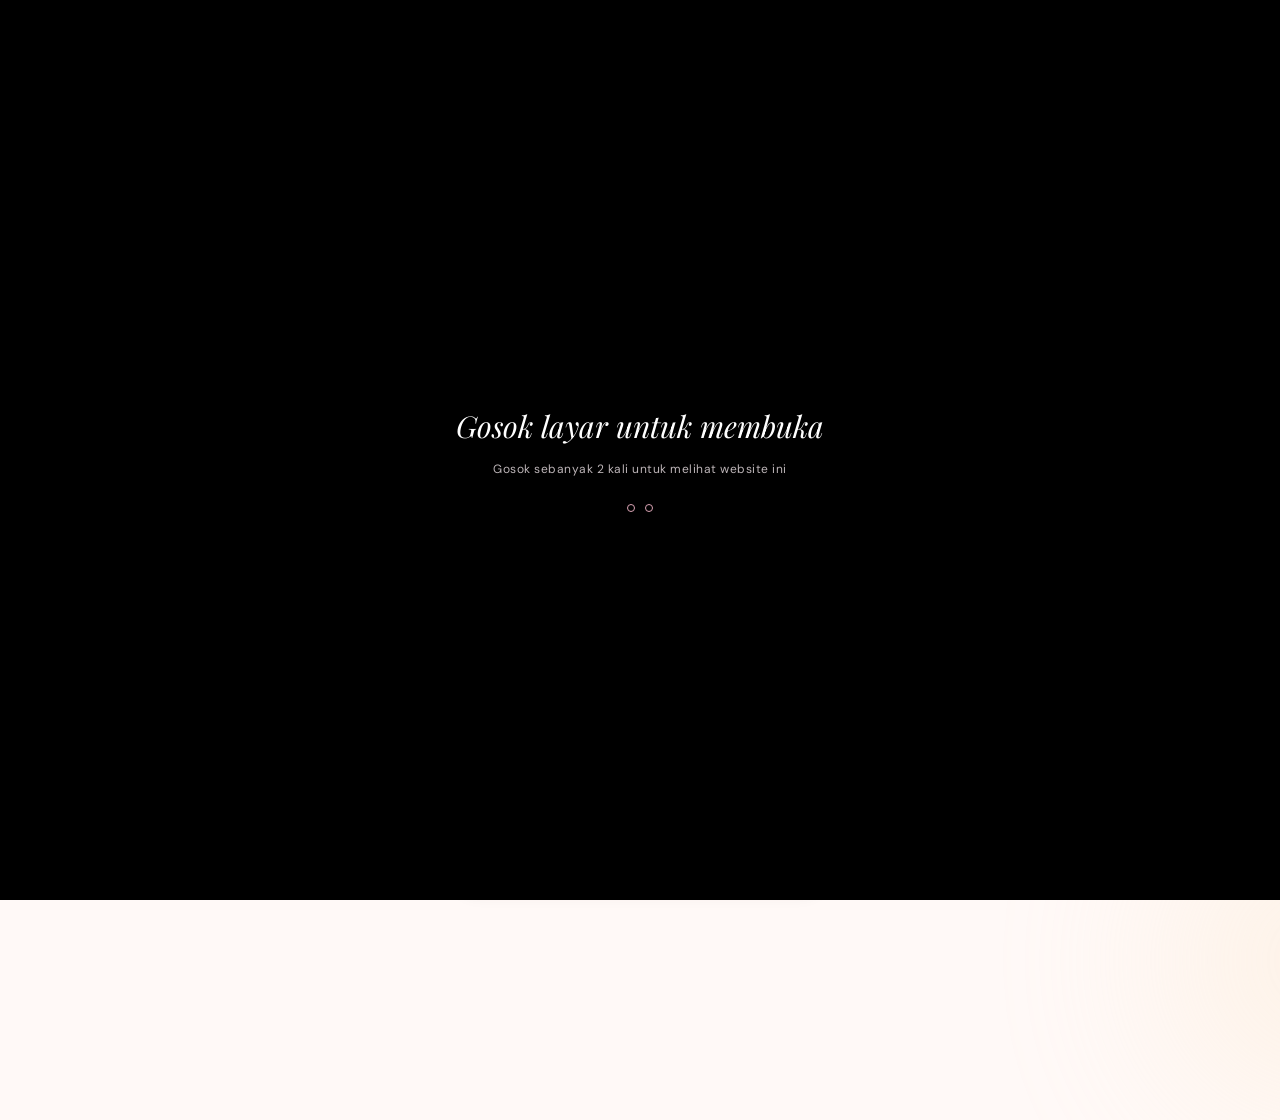
==== commit 95b9adc4: "Add files via upload" ====
--- a/index.html
+++ b/index.html
@@ -111,9 +111,9 @@
           </div>
         </div>
         <div class="book-controls">
-          <button type="button" id="bookPrev" disabled>← Sebelumnya</button>
+          <button type="button" id="bookPrev" disabled>&lt;</button>
           <span id="bookCounter">Sampul buku</span>
-          <button type="button" id="bookNext" disabled>Halaman berikutnya →</button>
+          <button type="button" id="bookNext" disabled>&gt;</button>
         </div>
       </div>
     </section>
@@ -127,7 +127,7 @@
       </div>
     </section>
 
-    <section class="closing section" id="closing">
+<section class="closing section" id="closing">
       <div class="closing-stars">✦　✧　♡　✧　✦</div>
       <span class="eyebrow"></span>
       <h2>Terima kasih untuk<br>sepuluh bulan yang <em>begitu berarti.</em></h2>
--- a/style.css
+++ b/style.css
@@ -909,3 +909,251 @@
 
 /* Aksi Like, Comment, dan Share pada video hanya pajangan. */
 #videos .short-actions button { pointer-events: none; cursor: default; }
+
+
+/* =========================================================
+   RESPONSIVE RESET — satu aturan konsisten untuk desktop & HP
+   ========================================================= */
+:root { color-scheme: light; }
+html { width:100%; max-width:100%; overflow-x:clip; }
+body { width:100%; max-width:100%; min-width:0; overflow-x:clip; }
+*, *::before, *::after { box-sizing:border-box; }
+img, video, canvas, svg, iframe { max-width:100%; }
+button, input, textarea, audio { max-width:100%; }
+main { width:100%; max-width:100%; min-width:0; margin-inline:auto; }
+main > section { width:100%; min-width:0; max-width:100%; overflow-wrap:break-word; }
+main > section * { min-width:0; }
+[hidden] { display:none !important; }
+
+/* Navigasi antarhalaman: selalu di dalam layar, bukan ikut melebar dengan konten. */
+body.paged-mode .page-navigation {
+  position:fixed !important;
+  z-index:90 !important;
+  left:50% !important;
+  right:auto !important;
+  bottom:max(12px, env(safe-area-inset-bottom)) !important;
+  transform:translateX(-50%);
+  width:min(360px, calc(100% - 32px)) !important;
+  max-width:calc(100vw - 32px) !important;
+  min-width:0 !important;
+  margin:0 !important;
+  padding:8px 10px !important;
+  display:flex;
+  align-items:center;
+  justify-content:space-between;
+  gap:10px;
+  border:1px solid rgba(238,221,225,.9);
+  border-radius:16px;
+  background:rgba(255,249,247,.94);
+  box-shadow:0 5px 18px rgba(70,40,50,.09);
+  backdrop-filter:blur(12px);
+}
+body.paged-mode .page-navigation[hidden] { display:none !important; }
+body.paged-mode .page-navigation button {
+  flex:0 0 42px;
+  width:42px;
+  height:42px;
+  min-width:42px;
+  max-width:42px;
+  padding:0 !important;
+  display:grid;
+  place-items:center;
+  border-radius:50%;
+  font-size:20px !important;
+  line-height:1;
+  white-space:nowrap;
+}
+body.paged-mode .page-navigation .page-counter {
+  flex:1 1 auto;
+  min-width:0;
+  margin:0;
+  text-align:center;
+  font-size:10px;
+  letter-spacing:1px;
+}
+body.paged-mode main > section.active-page:not(#videos) {
+  padding-bottom:calc(90px + env(safe-area-inset-bottom)) !important;
+}
+body.paged-mode main > section.active-page#videos { overflow:hidden; }
+
+/* Desktop/laptop: layout terpusat dengan batas lebar yang wajar. */
+@media (min-width:761px) {
+  .topbar { padding-inline:clamp(24px, 5vw, 88px); }
+  .hero { width:100%; max-width:1440px; padding-inline:clamp(36px, 7vw, 110px); gap:clamp(24px, 4vw, 64px); }
+  .hero-copy, .hero-art, .letter-side, .envelope-wrap, .voice-card, .section-heading,
+  .memory-book, .closing > p { min-width:0; }
+  .intro, .memories, .voice-section, .closing, .letter-section { padding-inline:clamp(36px, 7vw, 110px); }
+  .letter-section { grid-template-columns:minmax(0,1fr) minmax(0,1fr); }
+  .reason-grid { grid-template-columns:repeat(3,minmax(0,1fr)); }
+  .voice-card { grid-template-columns:minmax(0,.8fr) minmax(0,1.2fr); }
+  .page-navigation { width:min(360px, calc(100% - 48px)); }
+}
+
+/* Tablet dan HP: satu kolom, lebar konten selalu mengikuti viewport. */
+@media (max-width:760px) {
+  html, body { width:100%; max-width:100%; overflow-x:clip !important; }
+  .topbar { width:100%; height:62px; padding:0 14px; gap:8px; }
+  .brand { min-width:0; max-width:65%; gap:6px; font-size:14px; overflow:hidden; }
+  .brand-heart { flex:0 0 auto; font-size:21px; }
+  .music-toggle { flex:0 0 auto; padding:8px 10px; gap:6px; font-size:10px; }
+  .section { padding-left:clamp(16px, 5vw, 28px) !important; padding-right:clamp(16px, 5vw, 28px) !important; }
+  body.paged-mode main > section.active-page:not(#videos) {
+    width:100% !important; max-width:100% !important; min-width:0 !important;
+    min-height:calc(100svh - 62px); height:auto !important;
+    padding-top:clamp(24px, 5vh, 42px) !important;
+    padding-bottom:calc(86px + env(safe-area-inset-bottom)) !important;
+    margin-inline:0 !important;
+  }
+  body.paged-mode #home.active-page.hero {
+    display:flex !important; flex-direction:column !important; align-items:stretch !important;
+    justify-content:flex-start !important; gap:8px !important;
+    width:100% !important; max-width:100% !important; min-height:0 !important;
+    padding:30px clamp(16px,5vw,28px) calc(92px + env(safe-area-inset-bottom)) !important;
+  }
+  #home .hero-copy { width:100%; max-width:100%; }
+  #home .hero h1 { font-size:clamp(31px, 8.4vw, 48px) !important; line-height:1.13; letter-spacing:-.8px; margin:16px 0; overflow-wrap:normal; }
+  #home .hero-description { max-width:100%; font-size:13px; line-height:1.75; }
+  #home .hero-note { flex-wrap:wrap; margin-top:22px; line-height:1.6; }
+  #home .hero-art { width:100%; max-width:430px; height:clamp(250px, 76vw, 330px); margin:14px auto 0; overflow:visible; }
+  #home .sun-disc { width:min(66vw, 260px); right:8%; top:4%; }
+  #home .main-frame { width:min(60%, 230px); height:auto; aspect-ratio: .78 / 1; padding:9px 9px 30px; transform:rotate(2deg); }
+  #home .main-frame img { width:100%; height:100%; object-fit:cover; }
+  #home .photo-placeholder-text { inset:9px 9px 30px; font-size:clamp(15px,4vw,20px); }
+  #home .floating-card { max-width:47%; padding:9px 10px; gap:7px; font-size:clamp(9px,2.6vw,11px); box-shadow:0 5px 14px rgba(70,40,50,.08); }
+  #home .floating-card span { font-size:19px; }
+  #home .card-top { left:0; top:5%; }
+  #home .card-bottom { right:0; bottom:5%; }
+  #home .sparkle-two, #home .sparkle-three { display:none; }
+  .intro, .memories { padding-top:44px !important; padding-bottom:35px !important; }
+  .section-heading { width:100%; max-width:100%; }
+  .section-heading h2, .letter-side h2, .voice-copy h2, .closing h2 { font-size:clamp(30px, 8vw, 40px); overflow-wrap:normal; }
+  .section-heading p, .letter-side>p, .voice-copy>p, .closing>p { max-width:100%; }
+  .reason-grid { grid-template-columns:minmax(0,1fr); gap:12px; margin-top:24px; }
+  .reason-card { min-height:0; padding:20px; }
+  .reason-card h3 { margin:20px 0 10px; }
+  .letter-section { grid-template-columns:minmax(0,1fr); gap:6px; padding-top:34px !important; padding-bottom:30px !important; }
+  .letter-caption { margin-top:18px; line-height:1.6; }
+  .envelope-wrap { width:100%; min-width:0; min-height:260px; }
+  .envelope { width:min(100%, 320px); height:195px; }
+  .envelope-shadow { width:min(78%, 250px); }
+  .letter-paper { padding:16px 18px; }
+  .letter-paper p { overflow-wrap:anywhere; }
+  .memory-grid { grid-template-columns:minmax(0,1fr) minmax(0,1fr); grid-template-rows:210px 170px; gap:9px; }
+  .memory { min-width:0; }
+  .memory figcaption { padding:24px 10px 12px; }
+  .memory figcaption strong { font-size:clamp(12px,3.6vw,15px); }
+  .memory-book { width:100%; max-width:100%; margin:24px auto 0; }
+  .book-stage { width:100%; min-height:clamp(270px, 78vw, 340px); }
+  .book-cover { width:100%; max-width:100%; height:clamp(260px, 72vw, 320px); }
+  .book-spread { width:100%; max-width:100%; min-height:clamp(260px, 72vw, 320px); }
+  .book-page { padding:25px 9px 14px; min-width:0; }
+  .book-photo-wrap { width:100%; height:clamp(120px, 38vw, 160px); }
+  .book-page p { font-size:clamp(10px, 2.8vw, 12px); overflow-wrap:anywhere; }
+  .book-controls { width:100%; flex-wrap:wrap; gap:8px; }
+  .book-controls button { min-width:0; max-width:45%; padding:10px 8px; }
+  .voice-section { padding-top:30px !important; padding-bottom:30px !important; }
+  .voice-card { width:100%; max-width:100%; grid-template-columns:minmax(0,1fr); gap:14px; padding:20px 16px; }
+  .voice-visual { height:170px; }
+  .record-outer { width:min(46vw, 160px); }
+  .record-inner { width:64px; }
+  .voice-copy { width:100%; min-width:0; }
+  .media-controls, .media-controls audio { width:100%; max-width:100%; }
+  .closing { padding-top:40px !important; padding-bottom:25px !important; }
+  .closing-stars { margin-bottom:12px; }
+  .closing-actions { width:100%; gap:8px; }
+  .closing-actions button { width:100%; max-width:100%; margin-top:12px !important; }
+  footer { padding:18px 16px; gap:10px; }
+  .ambient { width:120px !important; height:120px !important; filter:blur(42px) !important; opacity:.13 !important; }
+  body.paged-mode #videos.active-page { position:fixed; inset:0; width:100vw; max-width:100vw; height:100dvh; padding:0 !important; }
+  body.paged-mode #videos .shorts-feed { width:100vw; max-width:100vw; height:100dvh; min-height:100dvh; }
+  body.paged-mode #videos .short-video { width:100%; height:100dvh; min-height:100dvh; }
+}
+@media (max-width:390px) {
+  .topbar { padding-inline:10px; }
+  .brand { font-size:12px; }
+  .music-toggle { padding:7px 8px; font-size:9px; }
+  #home .hero h1 { font-size:clamp(29px,8vw,34px) !important; }
+  #home .hero-art { height:260px; }
+  #home .main-frame { width:min(58%,190px); }
+  #home .floating-card { padding:7px 8px; }
+  .memory-grid { grid-template-rows:185px 150px; }
+  .book-cover-small { letter-spacing:1.8px; font-size:8px; }
+  .book-cover-bottom { font-size:10px; text-align:center; padding-inline:12px; }
+  .page-navigation { width:calc(100% - 24px) !important; max-width:calc(100vw - 24px) !important; }
+}
+@media (prefers-reduced-motion:reduce) {
+  body.paged-mode main > section.active-page { animation:none !important; }
+}
+
+
+/* Final mobile polish: keep the hero photo framing consistent with desktop. */
+@media (max-width: 760px) {
+  body { overflow-x: hidden; }
+  body.paged-mode main > section.active-page:not(#videos) {
+    box-sizing: border-box;
+    overflow-x: clip;
+  }
+  body.paged-mode #home.active-page.hero {
+    display: flex !important;
+    flex-direction: column !important;
+    align-items: stretch !important;
+    gap: 14px !important;
+    padding-top: clamp(26px, 5vh, 42px) !important;
+    padding-bottom: calc(100px + env(safe-area-inset-bottom)) !important;
+  }
+  #home .hero-copy { min-width: 0; }
+  #home .hero h1 {
+    font-size: clamp(31px, 8.2vw, 46px) !important;
+    line-height: 1.14 !important;
+    letter-spacing: -0.7px !important;
+    margin: 15px 0 17px !important;
+    overflow-wrap: break-word;
+  }
+  #home .hero-description { font-size: 13px; line-height: 1.8; }
+  #home .primary-button { max-width: 100%; padding: 13px 16px; }
+  #home .hero-art {
+    position: relative;
+    width: 100%;
+    max-width: 430px;
+    height: clamp(300px, 88vw, 360px) !important;
+    margin: 12px auto 0 !important;
+    flex: 0 0 auto;
+    overflow: visible;
+  }
+  #home .sun-disc {
+    width: min(68vw, 270px) !important;
+    right: 7% !important;
+    top: 3% !important;
+  }
+  #home .main-frame {
+    width: min(68%, 255px) !important;
+    height: clamp(255px, 76vw, 320px) !important;
+    aspect-ratio: auto !important;
+    padding: 10px 10px 32px !important;
+    border: 1px solid #fff !important;
+    transform: rotate(3deg) !important;
+    flex: 0 0 auto;
+  }
+  #home .main-frame img {
+    display: block;
+    width: 100%;
+    height: 100%;
+    object-fit: cover;
+    object-position: center center;
+  }
+  #home .photo-placeholder-text { inset: 10px 10px 32px !important; }
+  #home .floating-card { max-width: 48%; }
+  #home .card-top { left: 0 !important; top: 5% !important; }
+  #home .card-bottom { right: 0 !important; bottom: 5% !important; }
+  #home .hero-note { max-width: 100%; }
+  .page-navigation { max-width: calc(100vw - 24px) !important; }
+}
+@media (max-width: 390px) {
+  #home .hero-art { height: 300px !important; }
+  #home .main-frame {
+    width: min(68%, 220px) !important;
+    height: 255px !important;
+  }
+  #home .floating-card { padding: 7px 8px !important; }
+  #home .floating-card span { font-size: 17px !important; }
+}
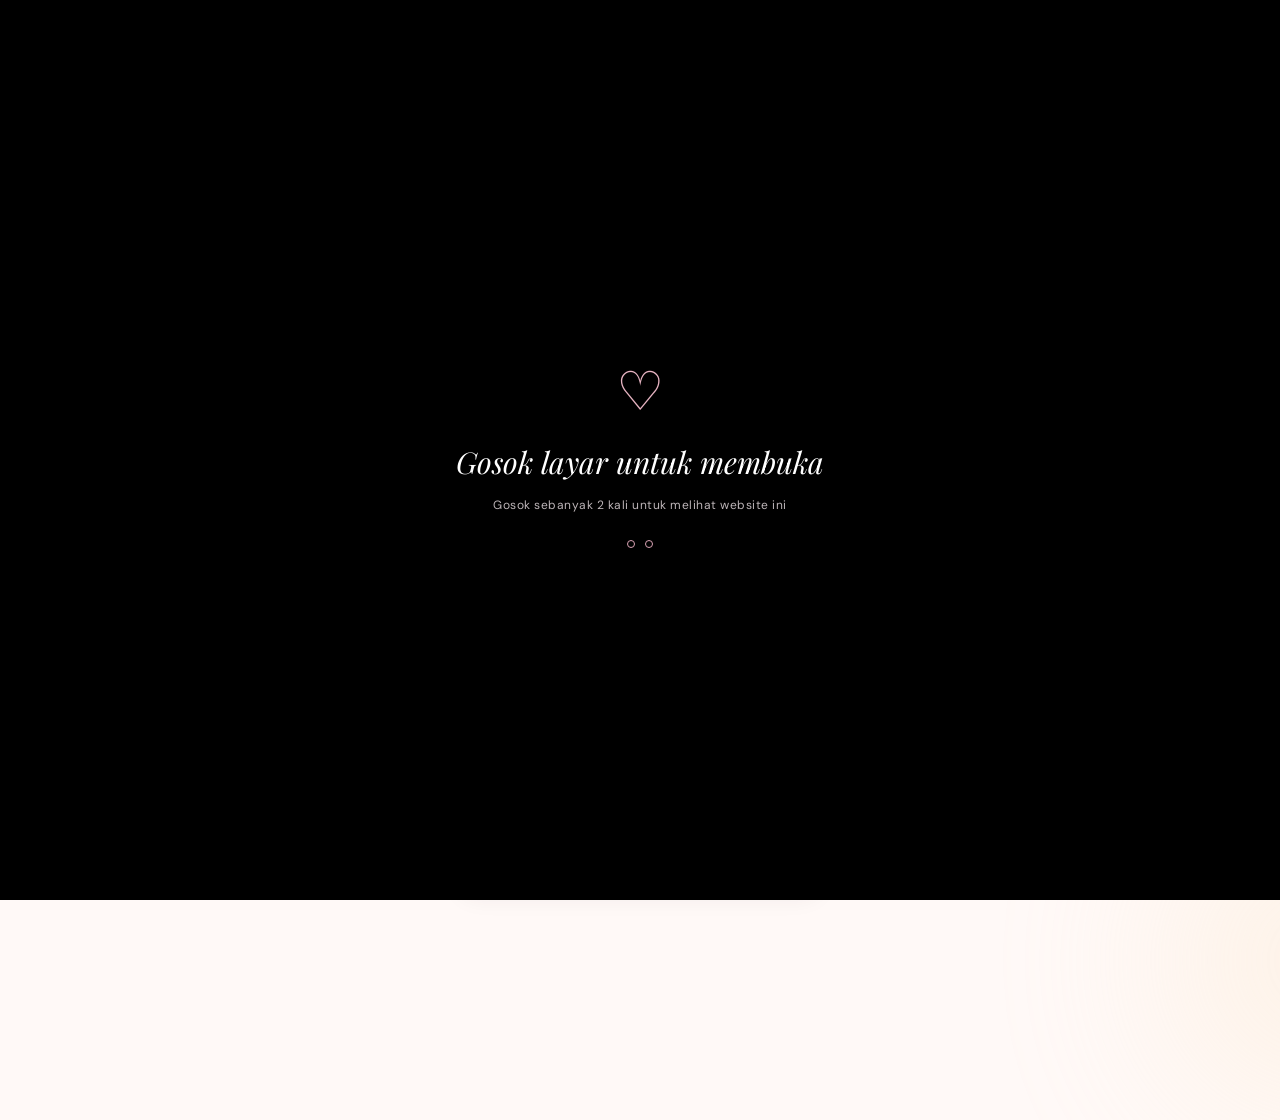
==== commit b635ee30: "Add files via upload" ====
--- a/index.html
+++ b/index.html
@@ -2,7 +2,7 @@
 <html lang="id">
 <head>
   <meta charset="utf-8">
-  <meta name="viewport" content="width=device-width, initial-scale=1">
+  <meta name="viewport" content="width=device-width, initial-scale=1, viewport-fit=cover">
   <meta name="theme-color" content="#fff4f7">
   <title>for beautiful girl in the world</title>
   <link rel="stylesheet" href="style.css">
@@ -11,33 +11,47 @@
   <div id="surpriseIntro" class="surprise-intro" role="dialog" aria-label="Pembuka kejutan">
     <canvas id="scratchCanvas" class="scratch-canvas" aria-hidden="true"></canvas>
     <div class="scratch-prompt" id="scratchPrompt">
-      <span class="scratch-heart"></span>
+      <span class="scratch-heart">♡</span>
       <p>Gosok layar untuk membuka</p>
       <small>Gosok sebanyak 2 kali untuk melihat website ini</small>
       <div class="scratch-progress" aria-label="Progres gosokan"><span id="scratchDot1"></span><span id="scratchDot2"></span></div>
     </div>
   </div>
-  <div class="ambient ambient-one"></div><div class="ambient ambient-two"></div>
+
+  <div class="ambient ambient-one"></div>
+  <div class="ambient ambient-two"></div>
+
   <header class="topbar">
-    <a class="brand" href="#home" aria-label="Kembali ke awal"><span class="brand-heart">♡</span> <span id="brandName">little love letter</span></a>
-    <button class="music-toggle" id="musicToggle" aria-label="Putar musik"><span id="musicIcon">♫</span><span id="musicLabel">Putar musik</span></button>
+    <a class="brand" href="#home" aria-label="Kembali ke awal">
+      <span class="brand-heart">♡</span>
+      <span id="brandName">little love letter</span>
+    </a>
+    <button class="music-toggle" id="musicToggle" aria-label="Putar musik">
+      <span id="musicIcon">♫</span><span id="musicLabel">Putar musik</span>
+    </button>
   </header>
 
   <main>
     <section class="hero section" id="home">
       <div class="hero-copy">
-        <span class="eyebrow"> UNTUK SESEORANG YANG SELALU AKU SAYANGI</span>
+        <span class="eyebrow">UNTUK SESEORANG YANG SELALU AKU SAYANGI</span>
         <h1>Untuk <em id="recipientName">kamu yang pernah menjadi rumah</em>,<br> dari hati yang belum selesai mencintai.</h1>
         <p class="hero-description" id="heroMessage">Sepuluh bulan bersamamu bukan waktu yang ingin aku anggap biasa. Di sini kusimpan rasa terima kasih, rindu, dan cinta yang masih punya tempat di hatiku.</p>
         <button class="primary-button" id="startButton">Baca sesuatu dariku <span>↗</span></button>
-        <div class="hero-note"><span class="note-line"></span> untuk 10 bulan yang akan selalu berarti </div>
+        <div class="hero-note"><span class="note-line"></span> untuk 10 bulan yang akan selalu berarti</div>
       </div>
       <div class="hero-art">
         <div class="sun-disc"></div>
-        <div class="photo-frame main-frame"><img id="heroPhoto" src="assets/photos/foto-utama.jpg" alt="Foto kenangan" onerror="this.style.display='none';this.parentElement.classList.add('photo-placeholder')"><div class="photo-placeholder-text">Ganti dengan<br>foto favorit kalian ♡</div></div>
+        <div class="photo-frame main-frame">
+          <img id="heroPhoto" src="assets/photos/foto-utama.jpg" alt="Foto kenangan"
+               onerror="this.style.display='none';this.parentElement.classList.add('photo-placeholder')">
+          <div class="photo-placeholder-text">Ganti dengan<br>foto favorit kalian ♡</div>
+        </div>
         <div class="floating-card card-top"><span>✿</span><div>you were<br>my safe place</div></div>
         <div class="floating-card card-bottom"><span class="mini-heart">♥</span><div>still loved,<br>even from afar</div></div>
-        <span class="sparkle sparkle-one">✦</span><span class="sparkle sparkle-two">✧</span><span class="sparkle sparkle-three">✦</span>
+        <span class="sparkle sparkle-one">✦</span>
+        <span class="sparkle sparkle-two">✧</span>
+        <span class="sparkle sparkle-three">✦</span>
       </div>
     </section>
 
@@ -62,10 +76,17 @@
         <div class="letter-caption">untuk kamu, yang selalu kucintai sepenuh hati <span>♡</span></div>
       </div>
       <button class="envelope-wrap" id="envelopeButton" aria-label="Buka surat">
-        <div class="envelope-shadow"></div><div class="envelope">
+        <div class="envelope-shadow"></div>
+        <div class="envelope">
           <div class="envelope-back"></div>
-          <div class="letter-paper"><span class="paper-heart">♡</span><strong>Untuk Nayku.</strong><p id="letterPreview">Terima kasih sudah hadir dan menjadi bagian baik dalam ceritaku...</p><span class="paper-signature">dengan tulus ♡</span></div>
-          <div class="envelope-front"></div><div class="envelope-flap"></div>
+          <div class="letter-paper">
+            <span class="paper-heart">♡</span>
+            <strong>Untuk Nayku.</strong>
+            <p id="letterPreview">Terima kasih sudah hadir dan menjadi bagian baik dalam ceritaku...</p>
+            <span class="paper-signature">dengan tulus ♡</span>
+          </div>
+          <div class="envelope-front"></div>
+          <div class="envelope-flap"></div>
           <span class="seal">♥</span>
         </div>
         <span class="envelope-hint" id="envelopeHint">KETUK UNTUK MEMBUKA</span>
@@ -85,7 +106,7 @@
       <div class="section-heading centered">
         <span class="eyebrow">03 — MEMORY WALL</span>
         <h2>Sepuluh bulan, aku dihiasi<br>kecantikan<em> dirimu.</em></h2>
-        <p>Mungkin bagi dunia ini hanya foto biasa. Tapi Bagiku, ini istimewa .</p>
+        <p>Mungkin bagi dunia ini hanya foto biasa. Tapi bagiku, ini istimewa.</p>
       </div>
       <div class="memory-book" id="memoryBook">
         <div class="book-stage">
@@ -99,15 +120,20 @@
           <div class="book-spread" id="bookSpread" aria-live="polite">
             <article class="book-page left-page">
               <span class="book-page-number" id="leftPageNumber">01</span>
-              <div class="book-photo-wrap"><img id="leftMemoryPhoto" src="assets/photos/kenangan-1.jpg" alt="Kenangan halaman kiri"><div class="book-photo-placeholder">Foto kenangan 01</div></div>
+              <div class="book-photo-wrap">
+                <img id="leftMemoryPhoto" src="assets/photos/kenangan-1.jpg" alt="Kenangan halaman kiri">
+                <div class="book-photo-placeholder">Foto kenangan 01</div>
+              </div>
               <p id="leftMemoryCaption">senyum mu begitu indah</p>
             </article>
             <article class="book-page right-page">
               <span class="book-page-number" id="rightPageNumber">02</span>
-              <div class="book-photo-wrap"><img id="rightMemoryPhoto" src="assets/photos/kenangan-2.jpg" alt="Kenangan halaman kanan"><div class="book-photo-placeholder">Foto kenangan 02</div></div>
+              <div class="book-photo-wrap">
+                <img id="rightMemoryPhoto" src="assets/photos/kenangan-2.jpg" alt="Kenangan halaman kanan">
+                <div class="book-photo-placeholder">Foto kenangan 02</div>
+              </div>
               <p id="rightMemoryCaption">pipimu yang begitu lucu</p>
             </article>
-            <div class="page-turn" id="pageTurn"></div>
           </div>
         </div>
         <div class="book-controls">
@@ -120,54 +146,125 @@
 
     <section class="voice-section section" id="voice">
       <div class="voice-card">
-        <div class="voice-visual"><div class="record record-outer"></div><div class="record record-inner"></div><div class="record-center">♡</div><div class="sound-bars"><i></i><i></i><i></i><i></i><i></i><i></i><i></i></div></div>
-        <div class="voice-copy"><span class="eyebrow">04 — DENGARKAN INI</span><h2>Nay,<br>Apa <em>Kabarmu?</em></h2><p>Ada perasaan yang sulit dirapikan menjadi kalimat. Mungkin lagu ini bisa menemani kata-kata yang belum pandai kusampaikan.</p>
-          <div class="media-controls"><audio id="voiceAudio" controls preload="none"><source src="assets/music/pesan-suara.mp3" type="audio/mpeg"></audio><span class="media-caption"></span></div>
-        </div>
-      </div>
-    </section>
-
-<section class="closing section" id="closing">
+        <div class="voice-visual">
+          <div class="record record-outer"></div>
+          <div class="record record-inner"></div>
+          <div class="record-center">♡</div>
+          <div class="sound-bars"><i></i><i></i><i></i><i></i><i></i><i></i><i></i></div>
+        </div>
+        <div class="voice-copy">
+          <span class="eyebrow">04 — DENGARKAN INI</span>
+          <h2>Nay,<br>Apa <em>Kabarmu?</em></h2>
+          <p>Ada perasaan yang sulit dirapikan menjadi kalimat. Mungkin lagu ini bisa menemani kata-kata yang belum pandai kusampaikan.</p>
+          <div class="media-controls">
+            <audio id="voiceAudio" controls preload="none">
+              <source src="assets/music/pesan-suara.mp3" type="audio/mpeg">
+            </audio>
+          </div>
+        </div>
+      </div>
+    </section>
+
+    <section class="closing section" id="closing">
       <div class="closing-stars">✦　✧　♡　✧　✦</div>
       <span class="eyebrow"></span>
       <h2>Terima kasih untuk<br>sepuluh bulan yang <em>begitu berarti.</em></h2>
       <p id="closingMessage">Aku tidak tahu bagaimana hari-hari akan berjalan setelah ini. Aku hanya ingin kamu tahu: aku sungguh mencintaimu. Terima kasih telah menemaniku selama sepuluh bulan, untuk tawa, perhatian, dan kenangan yang akan selalu kujaga. Jika jalan kita kini berbeda, aku tetap berharap hidup memperlakukanmu dengan lembut. Kamu pernah menjadi bagian paling indah dari hariku, dan itu tidak akan kuhapus dari ingatan.</p>
-      <div class="closing-actions"><button class="outline-button" id="replayButton">Baca lagi dari awal ↻</button><button class="primary-button closing-next" id="closingNextButton">Lihat cewe cantik →</button></div>
+      <div class="closing-actions">
+        <button class="outline-button" id="replayButton">Baca lagi dari awal ↻</button>
+        <button class="primary-button closing-next" id="closingNextButton">Lihat cewe cantik →</button>
+      </div>
       <div class="closing-signature"></div>
     </section>
+
     <section class="video-page section" id="videos">
       <button class="video-back-button" id="videoBackButton" aria-label="Kembali ke halaman penutup">← Kembali</button>
       <audio id="videoMusic" src="assets/music/audio-video.mp3" loop preload="none"></audio>
       <div class="shorts-feed" id="shortsFeed">
         <article class="short-video" data-video-index="0">
-          <video src="assets/videos/video-1.mp4" muted playsinline loop preload="metadata" poster="assets/photos/video-cover-1.jpg"></video><div class="video-placeholder"><span>♡</span><strong></strong><small></small></div>
-          <div class="video-gradient"></div><div class="short-caption"><span class="video-handle">@untukmu · 1/5</span><p>Ada banyak hal indah di dunia ini, tapi entah kenapa mataku selalu punya alasan untuk memilih kamu sebagai yang paling indah.</p><span class="caption-tags">#kenangan #ceritakita</span></div>
-          <div class="short-actions"><div class="profile-dot">♡</div><button class="like-button" aria-label="Sukai video"><span>♡</span><small class="like-count">Like</small></button><button class="comment-button" aria-label="Komentar"><span>▢</span><small>Comment</small></button><button class="share-button" aria-label="Bagikan"><span>↗</span><small>Share</small></button></div>
+          <video src="assets/videos/video-1.mp4" muted playsinline loop preload="metadata" poster="assets/photos/video-cover-1.jpg"></video>
+          <div class="video-placeholder"><span>♡</span><strong></strong><small></small></div>
+          <div class="video-gradient"></div>
+          <div class="short-caption">
+            <span class="video-handle">@untukmu · 1/5</span>
+            <p>Ada banyak hal indah di dunia ini, tapi entah kenapa mataku selalu punya alasan untuk memilih kamu sebagai yang paling indah.</p>
+            <span class="caption-tags">#kenangan #ceritakita</span>
+          </div>
+          <div class="short-actions">
+            <div class="profile-dot">♡</div>
+            <button class="like-button" aria-label="Sukai video"><span>♡</span><small class="like-count">Like</small></button>
+            <button class="comment-button" aria-label="Komentar"><span>▢</span><small>Comment</small></button>
+            <button class="share-button" aria-label="Bagikan"><span>↗</span><small>Share</small></button>
+          </div>
         </article>
         <article class="short-video" data-video-index="1">
-          <video src="assets/videos/video-2.mp4" muted playsinline loop preload="metadata" poster="assets/photos/video-cover-2.jpg"></video><div class="video-placeholder"><span>♡</span><strong></strong><small></small></div>
-          <div class="video-gradient"></div><div class="short-caption"><span class="video-handle">@untukmu · 2/5</span><p>Senyum kamu itu sederhana, tapi punya cara sendiri buat bikin hari yang biasa aja terasa jauh lebih indah.</p><span class="caption-tags">#littlemoments #memory</span></div>
-          <div class="short-actions"><div class="profile-dot">♡</div><button class="like-button" aria-label="Sukai video"><span>♡</span><small class="like-count">Like</small></button><button class="comment-button" aria-label="Komentar"><span>▢</span><small>Comment</small></button><button class="share-button" aria-label="Bagikan"><span>↗</span><small>Share</small></button></div>
+          <video src="assets/videos/video-2.mp4" muted playsinline loop preload="metadata" poster="assets/photos/video-cover-2.jpg"></video>
+          <div class="video-placeholder"><span>♡</span><strong></strong><small></small></div>
+          <div class="video-gradient"></div>
+          <div class="short-caption">
+            <span class="video-handle">@untukmu · 2/5</span>
+            <p>Senyum kamu itu sederhana, tapi punya cara sendiri buat bikin hari yang biasa aja terasa jauh lebih indah.</p>
+            <span class="caption-tags">#littlemoments #memory</span>
+          </div>
+          <div class="short-actions">
+            <div class="profile-dot">♡</div>
+            <button class="like-button" aria-label="Sukai video"><span>♡</span><small class="like-count">Like</small></button>
+            <button class="comment-button" aria-label="Komentar"><span>▢</span><small>Comment</small></button>
+            <button class="share-button" aria-label="Bagikan"><span>↗</span><small>Share</small></button>
+          </div>
         </article>
         <article class="short-video" data-video-index="2">
-          <video src="assets/videos/video-3.mp4" muted playsinline loop preload="metadata" poster="assets/photos/video-cover-3.jpg"></video><div class="video-placeholder"><span>♡</span><strong></strong><small></small></div>
-          <div class="video-gradient"></div><div class="short-caption"><span class="video-handle">@untukmu · 3/5</span><p>Kamu ngga perlu berusaha jadi sempurna untuk terlihat cantik. Jadi diri kamu sendiri aja, itu udah lebih dari cukup.</p><span class="caption-tags">#ourstory #sweetmemory</span></div>
-          <div class="short-actions"><div class="profile-dot">♡</div><button class="like-button" aria-label="Sukai video"><span>♡</span><small class="like-count">Like</small></button><button class="comment-button" aria-label="Komentar"><span>▢</span><small>Comment</small></button><button class="share-button" aria-label="Bagikan"><span>↗</span><small>Share</small></button></div>
+          <video src="assets/videos/video-3.mp4" muted playsinline loop preload="metadata" poster="assets/photos/video-cover-3.jpg"></video>
+          <div class="video-placeholder"><span>♡</span><strong></strong><small></small></div>
+          <div class="video-gradient"></div>
+          <div class="short-caption">
+            <span class="video-handle">@untukmu · 3/5</span>
+            <p>Kamu ngga perlu berusaha jadi sempurna untuk terlihat cantik. Jadi diri kamu sendiri aja, itu udah lebih dari cukup.</p>
+            <span class="caption-tags">#ourstory #sweetmemory</span>
+          </div>
+          <div class="short-actions">
+            <div class="profile-dot">♡</div>
+            <button class="like-button" aria-label="Sukai video"><span>♡</span><small class="like-count">Like</small></button>
+            <button class="comment-button" aria-label="Komentar"><span>▢</span><small>Comment</small></button>
+            <button class="share-button" aria-label="Bagikan"><span>↗</span><small>Share</small></button>
+          </div>
         </article>
         <article class="short-video" data-video-index="3">
-          <video src="assets/videos/video-4.mp4" muted playsinline loop preload="metadata" poster="assets/photos/video-cover-4.jpg"></video><div class="video-placeholder"><span>♡</span><strong></strong><small></small></div>
-          <div class="video-gradient"></div><div class="short-caption"><span class="video-handle">@untukmu · 4/5</span><p>Cantik itu mungkin kata yang terlalu sederhana buat menggambarkan kamu. Soalnya, ada sesuatu dari kamu yang susah dijelaskan, tapi gampang banget dikagumi.</p><span class="caption-tags">#moments #for-you</span></div>
-          <div class="short-actions"><div class="profile-dot">♡</div><button class="like-button" aria-label="Sukai video"><span>♡</span><small class="like-count">Like</small></button><button class="comment-button" aria-label="Komentar"><span>▢</span><small>Comment</small></button><button class="share-button" aria-label="Bagikan"><span>↗</span><small>Share</small></button></div>
+          <video src="assets/videos/video-4.mp4" muted playsinline loop preload="metadata" poster="assets/photos/video-cover-4.jpg"></video>
+          <div class="video-placeholder"><span>♡</span><strong></strong><small></small></div>
+          <div class="video-gradient"></div>
+          <div class="short-caption">
+            <span class="video-handle">@untukmu · 4/5</span>
+            <p>Cantik itu mungkin kata yang terlalu sederhana buat menggambarkan kamu. Soalnya, ada sesuatu dari kamu yang susah dijelaskan, tapi gampang banget dikagumi.</p>
+            <span class="caption-tags">#moments #for-you</span>
+          </div>
+          <div class="short-actions">
+            <div class="profile-dot">♡</div>
+            <button class="like-button" aria-label="Sukai video"><span>♡</span><small class="like-count">Like</small></button>
+            <button class="comment-button" aria-label="Komentar"><span>▢</span><small>Comment</small></button>
+            <button class="share-button" aria-label="Bagikan"><span>↗</span><small>Share</small></button>
+          </div>
         </article>
         <article class="short-video" data-video-index="4">
-          <video src="assets/videos/video-5.mp4" muted playsinline loop preload="metadata" poster="assets/photos/video-cover-5.jpg"></video><div class="video-placeholder"><span>♡</span><strong></strong><small></small></div>
-          <div class="video-gradient"></div><div class="short-caption"><span class="video-handle">@untukmu · 5/5</span><p>Kalau ada yang tanya apa hal favoritku, mungkin jawabannya bukan sebuah tempat atau benda. Tapi seseorang yang bahkan tanpa sadar bisa bikin aku kagum berkali-kali: kamu.</p><span class="caption-tags">#memorylane #always</span></div>
-          <div class="short-actions"><div class="profile-dot">♡</div><button class="like-button" aria-label="Sukai video"><span>♡</span><small class="like-count">Like</small></button><button class="comment-button" aria-label="Komentar"><span>▢</span><small>Comment</small></button><button class="share-button" aria-label="Bagikan"><span>↗</span><small>Share</small></button></div>
-        </article>
-      </div>
-    </section>
-  </div>
+          <video src="assets/videos/video-5.mp4" muted playsinline loop preload="metadata" poster="assets/photos/video-cover-5.jpg"></video>
+          <div class="video-placeholder"><span>♡</span><strong></strong><small></small></div>
+          <div class="video-gradient"></div>
+          <div class="short-caption">
+            <span class="video-handle">@untukmu · 5/5</span>
+            <p>Kalau ada yang tanya apa hal favoritku, mungkin jawabannya bukan sebuah tempat atau benda. Tapi seseorang yang bahkan tanpa sadar bisa bikin aku kagum berkali-kali: kamu.</p>
+            <span class="caption-tags">#memorylane #always</span>
+          </div>
+          <div class="short-actions">
+            <div class="profile-dot">♡</div>
+            <button class="like-button" aria-label="Sukai video"><span>♡</span><small class="like-count">Like</small></button>
+            <button class="comment-button" aria-label="Komentar"><span>▢</span><small>Comment</small></button>
+            <button class="share-button" aria-label="Bagikan"><span>↗</span><small>Share</small></button>
+          </div>
+        </article>
+      </div>
+    </section>
+  </main>
+
   <script src="script.js"></script>
-  </main>
 </body>
-</html>
+</html>
--- a/style.css
+++ b/style.css
@@ -1,1159 +1,520 @@
 @import url('https://fonts.googleapis.com/css2?family=DM+Sans:wght@400;500;600;700&family=Playfair+Display:ital,wght@0,500;0,600;0,700;1,500;1,600&display=swap');
-:root{--bg:#fff9f7;--ink:#382c31;--muted:#8d777d;--pink:#f1b8c7;--rose:#d77f99;--line:#eedde1;--cream:#fff0e5;--serif:'Playfair Display',Georgia,serif;--sans:'DM Sans',Arial,sans-serif}
-*{box-sizing:border-box}html{scroll-behavior:smooth;scroll-padding-top:80px}body{margin:0;background:var(--bg);color:var(--ink);font-family:var(--sans);overflow-x:hidden}button,input{font:inherit}button{cursor:pointer}.ambient{position:absolute;width:320px;height:320px;border-radius:50%;filter:blur(85px);opacity:.25;pointer-events:none}.ambient-one{background:#f8c8d5;top:80px;left:-180px}.ambient-two{background:#f9dfbb;top:800px;right:-200px}.topbar{height:76px;display:flex;align-items:center;justify-content:space-between;padding:0 clamp(22px,7vw,100px);border-bottom:1px solid rgba(238,221,225,.7);position:sticky;top:0;z-index:20;background:rgba(255,249,247,.88);backdrop-filter:blur(14px)}.brand{text-decoration:none;color:var(--ink);font-family:var(--serif);font-size:18px;font-style:italic;display:flex;align-items:center;gap:9px}.brand-heart{color:var(--rose);font-size:26px}.music-toggle{border:1px solid var(--line);background:#fffdfc;border-radius:50px;padding:10px 16px;color:var(--ink);display:flex;gap:9px;align-items:center;font-size:12px}.music-toggle span:first-child{color:var(--rose);font-size:17px}.section{position:relative;padding-left:clamp(22px,9vw,130px);padding-right:clamp(22px,9vw,130px)}.hero{min-height:670px;padding-top:95px;padding-bottom:100px;display:grid;grid-template-columns:1.1fr .9fr;align-items:center;gap:5%;max-width:1500px;margin:auto}.hero-copy{position:relative;z-index:2}.eyebrow{font-size:10px;font-weight:700;letter-spacing:2.1px;color:#b6788b;display:inline-flex;align-items:center;gap:9px}.tiny-heart{font-size:11px}.hero h1{font:500 clamp(38px,5.1vw,70px)/1.16 var(--serif);letter-spacing:-1.8px;margin:24px 0 22px}.hero h1 em,.section-heading h2 em,.letter-side h2 em,.voice-copy h2 em,.closing h2 em{font-weight:500;color:var(--rose)}.hero-description{font-size:14px;line-height:1.9;color:var(--muted);max-width:440px}.primary-button{margin-top:20px;background:var(--ink);border:0;color:white;border-radius:5px;padding:15px 20px;font-size:12px;letter-spacing:.2px;box-shadow:0 9px 20px #382c3114;transition:.25s}.primary-button:hover{transform:translateY(-3px);background:#5b3f49}.primary-button span{margin-left:23px;color:#f1b8c7}.hero-note{margin-top:38px;font-size:10px;letter-spacing:1px;color:#a78e95;display:flex;align-items:center;gap:10px}.note-line{width:28px;height:1px;background:#dcb8c3}.note-heart{font-size:17px;color:var(--rose)}.hero-art{height:440px;position:relative;display:flex;align-items:center;justify-content:center}.sun-disc{position:absolute;width:min(31vw,360px);aspect-ratio:1;border-radius:50%;background:#f7e1d9;right:4%;top:5%;box-shadow:inset -15px -12px 0 #f4d2d0}.main-frame{position:relative;width:65%;height:340px;z-index:2;transform:rotate(3deg);background:#f7e5e5;padding:12px 12px 40px;box-shadow:0 24px 55px #80525a20;border:1px solid #fff}.main-frame img{width:100%;height:100%;object-fit:cover;display:block}.photo-placeholder-text{display:none;position:absolute;inset:12px 12px 40px;background:linear-gradient(145deg,#f8dce2,#f4e6d9);align-items:center;justify-content:center;text-align:center;font:italic 22px var(--serif);color:#a36c7b;line-height:1.5}.photo-placeholder img{display:none}.photo-placeholder .photo-placeholder-text{display:flex}.floating-card{position:absolute;z-index:3;background:#fffaf7;box-shadow:0 10px 30px #71475212;padding:14px 17px;font:italic 13px/1.4 var(--serif);display:flex;align-items:center;gap:12px}.floating-card span{font-size:25px;color:#d987a1}.card-top{top:9%;left:0;transform:rotate(-7deg)}.card-bottom{bottom:10%;right:0;transform:rotate(5deg)}.floating-card .mini-heart{font-size:19px}.sparkle{position:absolute;color:#d99caf;font-size:26px}.sparkle-one{top:10%;right:12%}.sparkle-two{bottom:20%;left:4%;font-size:32px}.sparkle-three{top:39%;left:0;font-size:17px}.scroll-cue{position:absolute;bottom:25px;left:clamp(22px,9vw,130px);font-size:9px;letter-spacing:2px;color:#b69ca3}.scroll-cue span{margin-left:15px;color:var(--rose);font-size:15px}.intro{padding-top:105px;padding-bottom:115px;background:#fffdfb}.section-heading{max-width:550px}.section-heading h2,.letter-side h2,.voice-copy h2,.closing h2{font:500 clamp(34px,4vw,52px)/1.2 var(--serif);letter-spacing:-1px;margin:18px 0}.section-heading p,.letter-side>p,.voice-copy>p,.closing>p{font-size:13px;line-height:1.9;color:var(--muted);max-width:430px}.reason-grid{display:grid;grid-template-columns:repeat(3,1fr);gap:18px;margin-top:48px}.reason-card{min-height:235px;padding:28px 26px;position:relative;border-radius:5px;transition:transform .25s}.reason-card:hover{transform:translateY(-5px)}.blush{background:#f9e7eb}.butter{background:#fbf0df}.lilac{background:#f0e9f3}.reason-icon{font-size:27px;color:#bd7e91}.reason-number{float:right;font-size:10px;letter-spacing:1px;color:#b69ca3}.reason-card h3{font:500 23px var(--serif);margin:33px 0 12px}.reason-card p{font-size:12px;line-height:1.8;color:#88747b;margin:0}.letter-section{padding-top:115px;padding-bottom:125px;display:grid;grid-template-columns:1fr 1fr;align-items:center;gap:7%;background:#fff6f4;overflow:hidden}.letter-side h2{font-size:clamp(34px,4vw,50px)}.letter-caption{margin-top:34px;color:#a98b93;font:italic 13px var(--serif)}.letter-caption span{color:var(--rose);margin-left:9px}.envelope-wrap{border:0;background:transparent;position:relative;min-height:350px;display:flex;align-items:center;justify-content:center;flex-direction:column}.envelope{position:relative;width:min(100%,350px);height:220px;filter:drop-shadow(0 17px 18px #8d5d6517);transition:transform .5s}.envelope-back{position:absolute;inset:0;background:#e6aebd;border-radius:3px}.letter-paper{position:absolute;z-index:1;left:8%;width:84%;height:180px;bottom:12px;background:#fffdfa;padding:22px 24px;color:#655057;text-align:left;transition:transform .65s cubic-bezier(.2,.7,.2,1);box-shadow:0 2px 9px #76404d0c}.letter-paper strong{font:500 19px var(--serif)}.letter-paper p{font:12px/1.6 var(--sans);color:#927e84}.paper-heart{float:right;color:var(--rose);font-size:23px}.paper-signature{font:italic 12px var(--serif);color:#b6788b}.envelope-front{position:absolute;inset:0;z-index:3;background:#efc0cc;clip-path:polygon(0 0,50% 58%,100% 0,100% 100%,0 100%);border-radius:2px}.envelope-flap{position:absolute;z-index:4;inset:0;background:#e8aebe;clip-path:polygon(0 0,100% 0,50% 58%);transform-origin:top;transition:transform .55s;backface-visibility:hidden}.seal{position:absolute;z-index:5;left:50%;top:52%;transform:translate(-50%,-50%);width:36px;height:36px;border-radius:50%;background:#c97991;color:white;display:grid;place-items:center;font-size:15px;transition:opacity .2s}.envelope-shadow{position:absolute;bottom:56px;width:280px;height:18px;border-radius:50%;background:#a46b771c;filter:blur(8px)}.envelope-hint{font-size:9px;letter-spacing:2px;color:#ad8490;margin-top:29px}.envelope-wrap.open .envelope{transform:translateY(12px)}.envelope-wrap.open .envelope-flap{transform:rotateX(180deg);z-index:0}.envelope-wrap.open .letter-paper{transform:translateY(-115px);z-index:5}.envelope-wrap.open .seal{opacity:0}.letter-modal{position:fixed;inset:0;z-index:50;display:none;align-items:center;justify-content:center;padding:20px}.letter-modal.show{display:flex}.modal-backdrop{position:absolute;inset:0;background:#30232ac9;backdrop-filter:blur(5px)}.letter-full{position:relative;z-index:1;width:min(100%,560px);max-height:85vh;overflow:auto;background:#fffaf5;padding:clamp(28px,6vw,55px);box-shadow:0 20px 80px #0002;background-image:repeating-linear-gradient(transparent,transparent 31px,#eedfe1 32px)}.letter-full h3{font:500 32px var(--serif);margin:18px 0}.letter-body{font:14px/2 var(--serif);white-space:pre-line;color:#6e5960}.letter-end{font:italic 17px var(--serif);color:var(--rose);margin-top:28px}.modal-close{position:absolute;right:15px;top:12px;border:0;background:none;font-size:28px;color:#9e7b85}.memories{padding-top:115px;padding-bottom:120px;background:#fffdfb}.centered{text-align:center;margin:auto}.centered p{margin:0 auto}.memory-grid{margin-top:48px;display:grid;grid-template-columns:1fr 1.2fr;grid-template-rows:230px 220px;gap:18px}.memory{position:relative;overflow:hidden;margin:0;background:#f2e3df;min-height:180px}.memory img{width:100%;height:100%;object-fit:cover;display:block;transition:transform .5s}.memory:hover img{transform:scale(1.04)}.memory-tall{grid-row:span 2}.memory-wide{background:#f2e4e7}.memory-square{background:#eee7f0}.memory-placeholder{position:absolute;inset:0;display:flex;align-items:center;justify-content:center;text-align:center;color:#ae8290;font:italic 21px/1.5 var(--serif);background:linear-gradient(135deg,#f8e2e5,#f6e9dc)}.memory:has(img:not([style*="display: none"])) .memory-placeholder{display:none}.memory figcaption{position:absolute;left:0;right:0;bottom:0;padding:32px 22px 18px;background:linear-gradient(transparent,#271c20a6);color:white;display:flex;flex-direction:column;gap:6px}.memory figcaption span{font-size:8px;letter-spacing:1.7px;opacity:.8}.memory figcaption strong{font:500 19px var(--serif)}.gallery-footnote{text-align:center;color:#a98d95;font-size:10px;margin-top:24px}.gallery-footnote code{color:#9a6475}.voice-section{padding-top:100px;padding-bottom:110px;background:#fdf0f1}.voice-card{max-width:1050px;margin:auto;display:grid;grid-template-columns:.8fr 1.2fr;gap:7%;align-items:center;background:#fffaf7;padding:clamp(28px,6vw,65px);box-shadow:0 18px 55px #8d5d650b}.voice-visual{height:280px;position:relative;display:grid;place-items:center}.record{position:absolute;aspect-ratio:1;border-radius:50%;background:repeating-radial-gradient(circle,#392d32 0 2px,#4b3b42 3px 5px);box-shadow:0 12px 20px #3a28331c}.record-outer{width:240px}.record-inner{width:90px;background:#d68ca1;border:8px solid #f6dce2}.record-center{position:absolute;width:36px;height:36px;border-radius:50%;background:#fff2f4;color:#b96882;display:grid;place-items:center;font-size:20px}.sound-bars{position:absolute;bottom:15px;display:flex;align-items:center;gap:4px}.sound-bars i{width:3px;height:10px;border-radius:3px;background:#d48ba0;animation:wave .8s ease-in-out infinite alternate}.sound-bars i:nth-child(2n){height:20px;animation-delay:.3s}.sound-bars i:nth-child(3n){height:14px;animation-delay:.5s}@keyframes wave{to{transform:scaleY(.45)}}.voice-copy h2{font-size:clamp(32px,3.5vw,45px)}.media-controls{margin-top:23px}.media-controls audio{width:100%;height:38px;accent-color:#c87e94}.media-caption{font-size:10px;color:#ad8a94;display:block;margin-top:6px}.video-link{margin-top:25px}.video-link label{font-size:11px;font-weight:700;display:block;margin-bottom:8px}.video-input-row{display:flex;gap:8px}.video-input-row input{min-width:0;flex:1;border:1px solid var(--line);background:white;padding:11px 12px;border-radius:3px;font-size:11px;outline-color:#dba3b4}.video-input-row button{border:0;background:var(--ink);color:white;padding:0 15px;border-radius:3px;font-size:11px}.video-link small{display:block;font-size:9px;color:#aa9298;margin-top:8px}.closing{text-align:center;padding-top:115px;padding-bottom:95px;background:#fffaf7;overflow:hidden}.closing-stars{color:#d28ba0;letter-spacing:7px;font-size:20px;margin-bottom:25px}.closing h2{font-size:clamp(35px,4.5vw,57px)}.closing>p{margin:0 auto;max-width:470px}.outline-button{margin-top:28px;border:1px solid #d7a5b3;color:#946575;background:transparent;border-radius:3px;padding:13px 20px;font-size:11px;transition:.2s}.outline-button:hover{background:#f9e7eb}.closing-signature{margin-top:56px;font:italic 14px var(--serif);color:#ac8992}.closing-signature span{color:var(--rose);margin-left:6px}footer{border-top:1px solid var(--line);padding:22px clamp(22px,9vw,130px);display:flex;justify-content:space-between;font-size:9px;letter-spacing:.5px;color:#ad969d;background:#fffaf7}footer b{color:var(--rose)}
-@media(max-width:760px){.topbar{height:65px;padding:0 20px}.brand{font-size:15px}.music-toggle{padding:9px 12px;font-size:10px}.section{padding-left:23px;padding-right:23px}.hero{display:flex;flex-direction:column;align-items:stretch;padding-top:65px;padding-bottom:80px;gap:10px;min-height:auto}.hero h1{font-size:clamp(38px,10vw,55px);letter-spacing:-1.2px;margin-top:19px}.hero-description{font-size:13px;max-width:100%}.hero-art{height:330px;margin-top:22px}.sun-disc{width:245px;right:7%;top:4%}.main-frame{width:62%;height:260px}.floating-card{padding:10px 12px;font-size:11px}.card-top{left:2%;top:5%}.card-bottom{right:0;bottom:6%}.scroll-cue{left:23px;bottom:22px}.intro,.memories{padding-top:75px;padding-bottom:80px}.section-heading h2,.letter-side h2{font-size:39px}.reason-grid{grid-template-columns:1fr;gap:12px;margin-top:30px}.reason-card{min-height:180px;padding:22px}.reason-card h3{margin-top:22px}.letter-section{grid-template-columns:1fr;gap:10px;padding-top:75px;padding-bottom:65px}.letter-side>p{max-width:100%}.envelope-wrap{min-height:310px}.envelope{width:min(90%,330px);height:205px}.letter-paper{height:165px;padding:17px 20px}.letter-paper p{font-size:11px}.memory-grid{grid-template-columns:1fr 1fr;grid-template-rows:250px 190px;gap:10px;margin-top:32px}.memory-tall{grid-row:span 2}.memory figcaption{padding:25px 12px 13px}.memory figcaption strong{font-size:15px}.memory figcaption span{font-size:7px}.memory-placeholder{font-size:16px}.voice-section{padding-top:65px;padding-bottom:70px}.voice-card{grid-template-columns:1fr;padding:26px 22px;gap:22px}.voice-visual{height:220px}.record-outer{width:190px}.record-inner{width:75px}.voice-copy h2{font-size:38px}.closing{padding-top:80px;padding-bottom:70px}.closing h2{font-size:39px}footer{padding:20px 23px;gap:12px;flex-wrap:wrap}.ambient{width:200px;height:200px}.letter-full h3{font-size:27px}}
-@media(max-width:390px){.hero h1{font-size:36px}.hero-art{height:290px}.main-frame{height:225px}.sun-disc{width:215px}.floating-card{font-size:10px;padding:8px}.memory-grid{grid-template-rows:220px 170px}.memory figcaption strong{font-size:13px}.section-heading h2,.letter-side h2,.voice-copy h2,.closing h2{font-size:34px}}
-@media(prefers-reduced-motion:reduce){*,*::before,*::after{scroll-behavior:auto!important;animation:none!important;transition:none!important}}
-
-
-/* Navigasi halaman satu per satu */
-body.paged-mode main > section:not(.active-page){display:none!important}
-body.paged-mode main > section.active-page{animation:pageIn .35s ease both}
-@keyframes pageIn{from{opacity:0;transform:translateY(8px)}to{opacity:1;transform:translateY(0)}}
-.page-navigation{grid-column:1/-1;display:flex;align-items:center;justify-content:space-between;gap:12px;margin-top:34px;padding-top:20px;border-top:1px solid var(--line);width:100%}
-.page-navigation .page-back,.page-navigation .page-next{border-radius:4px;padding:13px 17px;font-size:11px;letter-spacing:.2px;transition:.2s}
-.page-navigation .page-back{background:transparent;border:1px solid #d9b4bf;color:#946575}
-.page-navigation .page-next{background:var(--ink);border:1px solid var(--ink);color:#fff}
-.page-navigation button:hover{transform:translateY(-2px)}
-.page-counter{font-size:9px;letter-spacing:1.4px;color:#ac8e97;text-align:center}
-@media(max-width:760px){
-  .page-navigation{margin-top:26px;gap:8px}
-  .page-navigation .page-back,.page-navigation .page-next{padding:12px 13px;font-size:10px}
-  .page-counter{font-size:8px;letter-spacing:1px}
-}
-
-
-/* MEMORY WALL SEBAGAI BUKU FISIK DENGAN ANIMASI SAMPUL DAN BALIK HALAMAN */
+
+:root{
+  --bg:#fff9f7; --ink:#382c31; --muted:#8d777d; --pink:#f1b8c7;
+  --rose:#d77f99; --line:#eedde1; --cream:#fff0e5;
+  --serif:'Playfair Display',Georgia,serif;
+  --sans:'DM Sans',Arial,sans-serif;
+  color-scheme:light;
+}
+*{box-sizing:border-box}
+html,body{width:100%;max-width:100%;margin:0;padding:0;overflow-x:clip}
+body{background:var(--bg);color:var(--ink);font-family:var(--sans)}
+img,video,canvas,audio{max-width:100%;display:block}
+button,input{font:inherit}
+button{cursor:pointer}
+[hidden]{display:none !important}
+
+/* ---------- Ambient & Topbar ---------- */
+.ambient{position:absolute;width:320px;height:320px;border-radius:50%;filter:blur(85px);opacity:.25;pointer-events:none}
+.ambient-one{background:#f8c8d5;top:80px;left:-180px}
+.ambient-two{background:#f9dfbb;top:800px;right:-200px}
+
+.topbar{
+  height:76px;display:flex;align-items:center;justify-content:space-between;
+  padding:0 clamp(18px,7vw,100px);
+  border-bottom:1px solid rgba(238,221,225,.7);
+  position:sticky;top:0;z-index:20;
+  background:rgba(255,249,247,.9);backdrop-filter:blur(14px);
+}
+.brand{text-decoration:none;color:var(--ink);font-family:var(--serif);font-size:18px;font-style:italic;display:flex;align-items:center;gap:9px;min-width:0}
+.brand-heart{color:var(--rose);font-size:26px;flex:0 0 auto}
+.music-toggle{
+  border:1px solid var(--line);background:#fffdfc;border-radius:50px;
+  padding:10px 16px;color:var(--ink);display:flex;gap:9px;align-items:center;font-size:12px;flex:0 0 auto;
+}
+.music-toggle span:first-child{color:var(--rose);font-size:17px}
+
+/* ---------- Section base ---------- */
+.section{position:relative;padding-left:clamp(22px,9vw,130px);padding-right:clamp(22px,9vw,130px)}
+
+/* ---------- HERO ---------- */
+.hero{
+  min-height:670px;padding-top:95px;padding-bottom:100px;
+  display:grid;grid-template-columns:1.1fr .9fr;align-items:center;gap:5%;
+  max-width:1500px;margin:auto;
+}
+.hero-copy{position:relative;z-index:2;min-width:0}
+.eyebrow{font-size:10px;font-weight:700;letter-spacing:2.1px;color:#b6788b;display:inline-flex;align-items:center;gap:9px}
+.hero h1{font:500 clamp(38px,5.1vw,70px)/1.16 var(--serif);letter-spacing:-1.8px;margin:24px 0 22px;overflow-wrap:break-word}
+.hero h1 em{font-weight:500;color:var(--rose)}
+.hero-description{font-size:14px;line-height:1.9;color:var(--muted);max-width:440px}
+.primary-button{
+  margin-top:20px;background:var(--ink);border:0;color:#fff;border-radius:5px;
+  padding:15px 20px;font-size:12px;letter-spacing:.2px;
+  box-shadow:0 9px 20px #382c3114;transition:.25s;
+}
+.primary-button:hover{transform:translateY(-3px);background:#5b3f49}
+.primary-button span{margin-left:23px;color:#f1b8c7}
+.hero-note{margin-top:38px;font-size:10px;letter-spacing:1px;color:#a78e95;display:flex;align-items:center;gap:10px;flex-wrap:wrap}
+.note-line{width:28px;height:1px;background:#dcb8c3}
+
+.hero-art{height:440px;position:relative;display:flex;align-items:center;justify-content:center;min-width:0}
+.sun-disc{position:absolute;width:min(31vw,360px);aspect-ratio:1;border-radius:50%;background:#f7e1d9;right:4%;top:5%;box-shadow:inset -15px -12px 0 #f4d2d0}
+.main-frame{
+  position:relative;width:65%;height:340px;z-index:2;transform:rotate(3deg);
+  background:#f7e5e5;padding:12px 12px 40px;
+  box-shadow:0 24px 55px #80525a20;border:1px solid #fff;
+}
+.main-frame img{width:100%;height:100%;object-fit:cover}
+.photo-placeholder-text{display:none;position:absolute;inset:12px 12px 40px;background:linear-gradient(145deg,#f8dce2,#f4e6d9);align-items:center;justify-content:center;text-align:center;font:italic 22px var(--serif);color:#a36c7b;line-height:1.5;padding:20px}
+.photo-placeholder img{display:none}
+.photo-placeholder .photo-placeholder-text{display:flex}
+.floating-card{
+  position:absolute;z-index:3;background:#fffaf7;
+  box-shadow:0 10px 30px #71475212;padding:14px 17px;
+  font:italic 13px/1.4 var(--serif);display:flex;align-items:center;gap:12px;
+  max-width:48%;
+}
+.floating-card span{font-size:25px;color:#d987a1}
+.card-top{top:9%;left:0;transform:rotate(-7deg)}
+.card-bottom{bottom:10%;right:0;transform:rotate(5deg)}
+.sparkle{position:absolute;color:#d99caf;font-size:26px;pointer-events:none}
+.sparkle-one{top:10%;right:12%}
+.sparkle-two{bottom:20%;left:4%;font-size:32px}
+.sparkle-three{top:39%;left:0;font-size:17px}
+
+/* ---------- Intro / Reason ---------- */
+.intro{padding-top:105px;padding-bottom:115px;background:#fffdfb}
+.section-heading{max-width:550px}
+.section-heading h2,
+.letter-side h2,
+.voice-copy h2,
+.closing h2{font:500 clamp(34px,4vw,52px)/1.2 var(--serif);letter-spacing:-1px;margin:18px 0}
+.section-heading h2 em,
+.letter-side h2 em,
+.voice-copy h2 em,
+.closing h2 em{font-weight:500;color:var(--rose)}
+.section-heading p,
+.letter-side>p,
+.voice-copy>p,
+.closing>p{font-size:13px;line-height:1.9;color:var(--muted);max-width:430px}
+.reason-grid{display:grid;grid-template-columns:repeat(3,1fr);gap:18px;margin-top:48px}
+.reason-card{min-height:235px;padding:28px 26px;position:relative;border-radius:5px;transition:transform .25s}
+.reason-card:hover{transform:translateY(-5px)}
+.blush{background:#f9e7eb}
+.butter{background:#fbf0df}
+.lilac{background:#f0e9f3}
+.reason-icon{font-size:27px;color:#bd7e91}
+.reason-number{float:right;font-size:10px;letter-spacing:1px;color:#b69ca3}
+.reason-card h3{font:500 23px var(--serif);margin:33px 0 12px}
+.reason-card p{font-size:12px;line-height:1.8;color:#88747b;margin:0}
+
+/* ---------- Letter ---------- */
+.letter-section{padding-top:115px;padding-bottom:125px;display:grid;grid-template-columns:1fr 1fr;align-items:center;gap:7%;background:#fff6f4;overflow:hidden}
+.letter-side{min-width:0}
+.letter-side h2{font-size:clamp(34px,4vw,50px)}
+.letter-caption{margin-top:34px;color:#a98b93;font:italic 13px var(--serif)}
+.letter-caption span{color:var(--rose);margin-left:9px}
+
+.envelope-wrap{
+  border:0;background:transparent;position:relative;min-height:350px;
+  display:flex;align-items:center;justify-content:center;flex-direction:column;width:100%;
+}
+.envelope{position:relative;width:min(100%,350px);height:220px;filter:drop-shadow(0 17px 18px #8d5d6517);transition:transform .5s}
+.envelope-back{position:absolute;inset:0;background:#e6aebd;border-radius:3px}
+.letter-paper{
+  position:absolute;z-index:1;left:8%;width:84%;height:180px;bottom:12px;
+  background:#fffdfa;padding:22px 24px;color:#655057;text-align:left;
+  transition:transform .65s cubic-bezier(.2,.7,.2,1);box-shadow:0 2px 9px #76404d0c;
+  overflow:hidden;
+}
+.letter-paper strong{font:500 19px var(--serif)}
+.letter-paper p{font:12px/1.6 var(--sans);color:#927e84}
+.paper-heart{float:right;color:var(--rose);font-size:23px}
+.paper-signature{font:italic 12px var(--serif);color:#b6788b}
+.envelope-front{position:absolute;inset:0;z-index:3;background:#efc0cc;clip-path:polygon(0 0,50% 58%,100% 0,100% 100%,0 100%);border-radius:2px}
+.envelope-flap{position:absolute;z-index:4;inset:0;background:#e8aebe;clip-path:polygon(0 0,100% 0,50% 58%);transform-origin:top;transition:transform .55s;backface-visibility:hidden}
+.seal{position:absolute;z-index:5;left:50%;top:52%;transform:translate(-50%,-50%);width:36px;height:36px;border-radius:50%;background:#c97991;color:#fff;display:grid;place-items:center;font-size:15px;transition:opacity .2s}
+.envelope-shadow{position:absolute;bottom:56px;width:280px;height:18px;border-radius:50%;background:#a46b771c;filter:blur(8px)}
+.envelope-hint{font-size:9px;letter-spacing:2px;color:#ad8490;margin-top:29px}
+.envelope-wrap.open .envelope{transform:translateY(12px)}
+.envelope-wrap.open .envelope-flap{transform:rotateX(180deg);z-index:0}
+.envelope-wrap.open .letter-paper{transform:translateY(-115px);z-index:5}
+.envelope-wrap.open .seal{opacity:0}
+
+/* Letter modal */
+.letter-modal{position:fixed;inset:0;z-index:50;display:none;align-items:flex-start;justify-content:center;padding:clamp(10px,3vh,26px) clamp(10px,3vw,24px);overflow-y:auto;overscroll-behavior:contain}
+.letter-modal.show{display:flex}
+.modal-backdrop{position:absolute;inset:0;background:#30232ac9;backdrop-filter:blur(5px)}
+.letter-full{
+  position:relative;z-index:1;width:min(100%,650px);max-width:650px;
+  max-height:calc(100dvh - 2 * clamp(10px,3vh,26px));
+  overflow-x:hidden;overflow-y:auto;overscroll-behavior:contain;
+  background:#fffaf5;padding:clamp(24px,5vw,48px);
+  box-shadow:0 20px 80px #0002;
+  background-image:repeating-linear-gradient(transparent,transparent 31px,#eedfe1 32px);
+  border-radius:5px;
+}
+.letter-full h3{font:500 clamp(23px,4vw,32px)/1.25 var(--serif);margin:18px 0;overflow-wrap:anywhere}
+.letter-body{font:clamp(13px,1.8vw,15px)/1.9 var(--serif);white-space:pre-line;color:#6e5960;overflow-wrap:anywhere}
+.letter-end{font:italic 17px var(--serif);color:var(--rose);margin-top:28px;line-height:1.6}
+.modal-close{display:none}
+
+/* Letter reading state */
+body.letter-reading{overflow:hidden}
+body.letter-reading > .topbar,
+body.letter-reading > .ambient,
+body.letter-reading main > footer,
+body.letter-reading > footer{display:none !important}
+body.letter-reading .letter-modal.show{position:fixed;inset:0;z-index:9999;display:block;padding:0;overflow-y:auto;background:#fffaf5}
+body.letter-reading .letter-modal .modal-backdrop{display:none}
+body.letter-reading .letter-full{
+  width:100%;max-width:900px;height:auto;min-height:100dvh;max-height:none;
+  margin:0 auto;border-radius:0;box-shadow:none;
+  padding:max(76px,calc(env(safe-area-inset-top) + 66px)) clamp(20px,8vw,100px) max(48px,calc(env(safe-area-inset-bottom) + 32px));
+}
+body.letter-reading .letter-full .eyebrow{display:none}
+
+/* ---------- Memories (Photo Book) ---------- */
+.memories{padding-top:115px;padding-bottom:120px;background:#fffdfb}
+.centered{text-align:center;margin:auto}
+.centered p{margin:0 auto}
 .memory-book{max-width:900px;margin:45px auto 0}
 .book-stage{position:relative;min-height:430px;display:flex;align-items:center;justify-content:center;perspective:1600px}
-.book-cover{position:absolute;z-index:5;width:min(100%,650px);height:390px;border-radius:5px 13px 13px 5px;background:linear-gradient(115deg,#704956,#986779 60%,#b17c8b);box-shadow:inset 8px 0 0 #5a3944,12px 18px 35px #5535402b;color:#fff5f5;display:flex;align-items:center;justify-content:center;flex-direction:column;transform-origin:left center;transition:transform 1.1s cubic-bezier(.2,.7,.2,1),opacity .6s;overflow:hidden}
+.book-cover{
+  position:absolute;z-index:5;width:min(100%,650px);height:390px;
+  border-radius:5px 13px 13px 5px;
+  background:linear-gradient(115deg,#704956,#986779 60%,#b17c8b);
+  box-shadow:inset 8px 0 0 #5a3944,12px 18px 35px #5535402b;
+  color:#fff5f5;display:flex;align-items:center;justify-content:center;flex-direction:column;
+  transform-origin:left center;
+  transition:transform 1.1s cubic-bezier(.2,.7,.2,1),opacity .6s;
+  overflow:hidden;
+}
 .book-cover:before{content:"";position:absolute;inset:15px;border:1px solid #f8dfe766;border-radius:3px;pointer-events:none}
 .book-cover-small{font-size:9px;letter-spacing:3px;opacity:.8}
 .book-cover-heart{font-size:36px;margin:15px 0 5px;color:#f8dbe2}
 .book-cover strong{font:500 clamp(34px,5vw,51px)/1.05 var(--serif);text-align:center}
-.book-cover-bottom{font:italic 12px var(--serif);margin-top:20px;color:#f8dfe5}
-.book-cover button{margin-top:24px;border:1px solid #f8dfe5;background:#fff2f31c;color:white;border-radius:3px;padding:11px 17px;font-size:11px;position:relative;z-index:1}
+.book-cover-bottom{font:italic 12px var(--serif);margin-top:20px;color:#f8dfe5;text-align:center;padding-inline:12px}
+.book-cover button{margin-top:24px;border:1px solid #f8dfe5;background:#fff2f31c;color:#fff;border-radius:3px;padding:11px 17px;font-size:11px;position:relative;z-index:1}
 .book-cover.cover-open{transform:rotateY(-155deg);pointer-events:none;opacity:.16}
-.book-spread{width:min(100%,650px);min-height:390px;display:grid;grid-template-columns:1fr 1fr;position:relative;opacity:0;transform:translateY(12px) scale(.98);transition:opacity .55s,transform .55s;filter:drop-shadow(0 18px 18px #68434d20)}
+.book-spread{
+  width:min(100%,650px);min-height:390px;display:grid;grid-template-columns:1fr 1fr;position:relative;
+  opacity:0;transform:translateY(12px) scale(.98);
+  transition:opacity .55s,transform .55s;
+  filter:drop-shadow(0 18px 18px #68434d20);
+}
 .book-open .book-spread{opacity:1;transform:translateY(0) scale(1)}
 .book-page{min-width:0;position:relative;background:#fffaf0;padding:34px 24px 26px;display:flex;flex-direction:column;align-items:center;justify-content:center;border:1px solid #e7d8c9;box-shadow:inset 0 0 20px #a88a6610}
 .left-page{border-radius:4px 0 0 4px;background:linear-gradient(90deg,#f0e6d6,#fffaf0)}
 .right-page{border-radius:0 4px 4px 0;background:linear-gradient(270deg,#f0e6d6,#fffaf0)}
-.left-page:after{content:"";position:absolute;right:0;top:0;bottom:0;width:13px;background:linear-gradient(90deg,#7b5b4a18,transparent)}
-.right-page:before{content:"";position:absolute;left:0;top:0;bottom:0;width:13px;background:linear-gradient(270deg,#7b5b4a18,transparent)}
 .book-page-number{position:absolute;top:15px;font-size:9px;letter-spacing:2px;color:#ad8a7e}
-.book-photo-wrap{width:100%;height:235px;position:relative;background:#f4e2df;border:7px solid white;box-shadow:0 5px 13px #68434d18;transform:rotate(-1deg)}
+.book-photo-wrap{width:100%;height:235px;position:relative;background:#f4e2df;border:7px solid #fff;box-shadow:0 5px 13px #68434d18;transform:rotate(-1deg)}
 .right-page .book-photo-wrap{transform:rotate(1.3deg)}
-.book-photo-wrap img{width:100%;height:100%;object-fit:cover;display:block}
+.book-photo-wrap img{width:100%;height:100%;object-fit:cover}
 .book-photo-placeholder{display:none;position:absolute;inset:0;align-items:center;justify-content:center;text-align:center;background:linear-gradient(145deg,#f8dce2,#f4e6d9);color:#a36c7b;font:italic 16px var(--serif)}
 .book-photo-wrap.no-photo .book-photo-placeholder{display:flex}
 .book-page p{font:italic 15px var(--serif);color:#805b65;text-align:center;line-height:1.5;margin:20px 0 0}
-.book-controls{display:flex;align-items:center;justify-content:space-between;gap:12px;margin-top:20px}
+.book-controls{display:flex;align-items:center;justify-content:center;gap:12px;margin-top:20px}
 .book-controls button{border:1px solid #d7a5b3;background:#fffaf8;color:#946575;padding:12px 15px;border-radius:3px;font-size:10px}
-.book-controls button:disabled{opacity:.35;cursor:not-allowed}
+.book-controls button:disabled{opacity:.35;cursor:not-allowed;pointer-events:none}
 .book-controls span{font-size:9px;letter-spacing:1px;color:#ac8e97;text-align:center}
-.book-spread.turning .right-page{animation:turnPage .32s ease}
-.book-spread.turning-back .left-page{animation:turnPageBack .32s ease}
-@keyframes turnPage{50%{transform:rotateY(-14deg);filter:brightness(.88)}}
-@keyframes turnPageBack{50%{transform:rotateY(14deg);filter:brightness(.88)}}
-
-/* HALAMAN VIDEO VERTIKAL: FEED SNAP, AKSI SOSIAL, DAN VIDEO MUTED */
+
+/* ---------- Voice ---------- */
+.voice-section{padding-top:100px;padding-bottom:110px;background:#fdf0f1}
+.voice-card{
+  max-width:1050px;margin:auto;display:grid;grid-template-columns:.8fr 1.2fr;gap:7%;
+  align-items:center;background:#fffaf7;padding:clamp(28px,6vw,65px);
+  box-shadow:0 18px 55px #8d5d650b;
+}
+.voice-visual{height:280px;position:relative;display:grid;place-items:center}
+.record{position:absolute;aspect-ratio:1;border-radius:50%;background:repeating-radial-gradient(circle,#392d32 0 2px,#4b3b42 3px 5px);box-shadow:0 12px 20px #3a28331c}
+.record-outer{width:240px}
+.record-inner{width:90px;background:#d68ca1;border:8px solid #f6dce2}
+.record-center{position:absolute;width:36px;height:36px;border-radius:50%;background:#fff2f4;color:#b96882;display:grid;place-items:center;font-size:20px}
+.sound-bars{position:absolute;bottom:15px;display:flex;align-items:center;gap:4px}
+.sound-bars i{width:3px;height:10px;border-radius:3px;background:#d48ba0;animation:wave .8s ease-in-out infinite alternate}
+.sound-bars i:nth-child(2n){height:20px;animation-delay:.3s}
+.sound-bars i:nth-child(3n){height:14px;animation-delay:.5s}
+@keyframes wave{to{transform:scaleY(.45)}}
+.voice-copy h2{font-size:clamp(32px,3.5vw,45px)}
+.media-controls{margin-top:23px}
+.media-controls audio{width:100%;height:38px;accent-color:#c87e94}
+
+/* ---------- Closing ---------- */
+.closing{text-align:center;padding-top:115px;padding-bottom:95px;background:#fffaf7;overflow:hidden}
+.closing-stars{color:#d28ba0;letter-spacing:7px;font-size:20px;margin-bottom:25px}
+.closing h2{font-size:clamp(35px,4.5vw,57px)}
+.closing>p{margin:0 auto;max-width:470px}
+.closing-actions{display:flex;align-items:center;justify-content:center;flex-wrap:wrap;gap:12px}
+.outline-button{margin-top:28px;border:1px solid #d7a5b3;color:#946575;background:transparent;border-radius:3px;padding:13px 20px;font-size:11px;transition:.2s}
+.outline-button:hover{background:#f9e7eb}
+.closing-next{margin-top:28px;padding:13px 20px;font-size:11px}
+.closing-signature{margin-top:56px;font:italic 14px var(--serif);color:#ac8992}
+.closing-signature span{color:var(--rose);margin-left:6px}
+
+/* ---------- Video page ---------- */
 .video-page{padding-top:34px;padding-bottom:45px;background:#171317;color:#fff8fa;min-height:calc(100vh - 76px)}
 .video-page-header{display:grid;grid-template-columns:1fr auto 1fr;align-items:center;gap:12px;max-width:1000px;margin:0 auto 10px}
 .video-page-header .eyebrow{color:#e8aabd;font-size:9px}
 .video-page-header h2{font:500 clamp(25px,3vw,37px)/1.15 var(--serif);margin:7px 0 0}
 .video-page-header h2 em{color:#f0b4c7}
-.video-back-button,.video-audio-toggle{background:#ffffff0d;border:1px solid #ffffff2b;color:#fff;border-radius:30px;padding:10px 13px;font-size:10px;white-space:nowrap}
-.video-audio-toggle{justify-self:end}
-.video-audio-toggle[aria-pressed="true"]{background:#d77f99;border-color:#d77f99}
+.video-back-button{background:#ffffff0d;border:1px solid #ffffff2b;color:#fff;border-radius:30px;padding:10px 13px;font-size:10px;white-space:nowrap}
 .video-page-intro{max-width:1000px;margin:0 auto 20px;color:#cbbbc2;font-size:11px;line-height:1.7}
-.shorts-feed{height:min(72vh,690px);min-height:440px;max-width:430px;margin:0 auto;overflow-y:auto;overscroll-behavior:contain;scroll-snap-type:y mandatory;border-radius:13px;background:#30242b;scrollbar-width:thin;scrollbar-color:#72525e #211920}
-.short-video{height:100%;min-height:440px;position:relative;isolation:isolate;overflow:hidden;scroll-snap-align:start;scroll-snap-stop:always;background:radial-gradient(circle at 50% 30%,#7d5262,#32232d 65%,#1b151b)}
-.short-video video{position:absolute;inset:0;width:100%;height:100%;object-fit:cover;background:transparent;z-index:0}
+.shorts-feed{height:min(72vh,690px);min-height:440px;max-width:430px;margin:0 auto;overflow-y:auto;overscroll-behavior:contain;scroll-snap-type:y mandatory;border-radius:13px;background:#30242b}
+.short-video{height:100%;min-height:440px;position:relative;overflow:hidden;scroll-snap-align:start;scroll-snap-stop:always;background:radial-gradient(circle at 50% 30%,#7d5262,#32232d 65%,#1b151b)}
+.short-video video{position:absolute;inset:0;width:100%;height:100%;object-fit:cover;z-index:0}
 .video-placeholder{position:absolute;inset:0;z-index:1;display:flex;flex-direction:column;align-items:center;justify-content:center;gap:10px;text-align:center;background:linear-gradient(145deg,#4b303d,#2b222b 70%,#5d3948);color:#f8dfe6}
-.video-placeholder>span{font-size:42px}.video-placeholder strong{font:500 23px var(--serif)}.video-placeholder small{font-size:10px;color:#d1b6c0}
+.video-placeholder>span{font-size:42px}
+.video-placeholder strong{font:500 23px var(--serif)}
+.video-placeholder small{font-size:10px;color:#d1b6c0}
 .short-video.video-loaded .video-placeholder{display:none}
 .video-gradient{position:absolute;z-index:2;inset:35% 0 0;background:linear-gradient(transparent,#100b0dcc)}
 .short-caption{position:absolute;z-index:3;left:17px;right:78px;bottom:23px;text-shadow:0 1px 6px #0009}
-.video-handle{font-size:11px;font-weight:700;letter-spacing:.3px}
+.video-handle{font-size:11px;font-weight:700}
 .short-caption p{font-size:13px;line-height:1.55;margin:9px 0}
 .caption-tags{font-size:10px;color:#f7d6e0}
-.short-actions{position:absolute;z-index:4;right:12px;bottom:25px;display:flex;flex-direction:column;align-items:center;gap:18px}
-.short-actions button{display:flex;flex-direction:column;align-items:center;gap:4px;border:0;background:transparent;color:white;padding:0;text-shadow:0 1px 5px #0008}
+.short-actions{position:absolute;z-index:4;right:12px;bottom:25px;display:flex;flex-direction:column;align-items:center;gap:18px;pointer-events:none}
+.short-actions button{display:flex;flex-direction:column;align-items:center;gap:4px;border:0;background:transparent;color:#fff;padding:0}
 .short-actions button>span{width:38px;height:38px;border-radius:50%;display:grid;place-items:center;background:#ffffff1b;border:1px solid #ffffff55;font-size:22px}
 .short-actions button small{font-size:8px}
-.short-actions .like-button.liked>span{color:#ff8aa9;background:#fff1f5}
-.profile-dot{width:38px;height:38px;border:2px solid white;border-radius:50%;display:grid;place-items:center;background:#d77f99;font-size:22px;margin-bottom:0}
-.video-page-footer{max-width:430px;margin:20px auto 0;display:flex;align-items:center;justify-content:space-between;gap:10px}
-.video-page-footer>span{font-size:8px;letter-spacing:1.3px;color:#d4b7c1}
-.video-page-footer .outline-button{margin:0;border-color:#765565;color:#f3c8d4;padding:11px 12px}
-.closing-actions{display:flex;align-items:center;justify-content:center;flex-wrap:wrap;gap:12px}
-.closing-actions .outline-button{margin-top:28px}
-.closing-next{margin-top:28px;padding:13px 20px;font-size:11px}
-body.paged-mode #videos.active-page{display:block!important}
-@media(max-width:760px){
-  .book-stage{min-height:340px}
-  .book-cover{height:315px;width:100%}
-  .book-spread{min-height:315px}
-  .book-page{padding:30px 12px 18px}
-  .book-photo-wrap{height:185px;border-width:5px}
-  .book-page p{font-size:12px;margin-top:14px}
-  .book-controls button{padding:11px 9px;font-size:9px}
-  .video-page{padding:22px 14px 30px;min-height:calc(100vh - 65px)}
-  .video-page-header{grid-template-columns:auto 1fr auto;gap:8px}
-  .video-page-header h2{font-size:25px}
-  .video-page-header .eyebrow{font-size:7px;letter-spacing:1.1px}
-  .video-back-button,.video-audio-toggle{padding:9px 10px;font-size:9px}
-  .video-page-intro{font-size:10px;margin-bottom:14px}
-  .shorts-feed{height:68vh;height:68dvh;min-height:390px;border-radius:9px}
-  .short-video{min-height:390px}
-  .short-caption{left:13px;right:70px;bottom:18px}
-  .short-caption p{font-size:12px}
-  .short-actions{right:8px;bottom:19px;gap:15px}
-  .short-actions button>span,.profile-dot{width:34px;height:34px;font-size:19px}
-  .short-actions button small{font-size:7px}
-  .video-page-footer>span{font-size:7px;letter-spacing:.8px}
-}
-@media(max-width:390px){
-  .book-photo-wrap{height:155px}
-  .book-stage,.book-cover,.book-spread{min-height:280px}
-  .book-cover{height:280px}
-  .book-page{padding-left:8px;padding-right:8px}
-  .book-page p{font-size:11px}
-  .video-page-header h2{font-size:21px}
-  .video-back-button,.video-audio-toggle{padding:8px 7px;font-size:8px}
-  .shorts-feed{height:65vh;height:65dvh;min-height:360px}
-}
-
-
-/* PEMBARUAN: rapatkan navigasi/footer di halaman surat sampai penutup. */
-body.paged-mode:has(#letter.active-page) > footer,
-body.paged-mode:has(#memories.active-page) > footer,
-body.paged-mode:has(#voice.active-page) > footer,
-body.paged-mode:has(#closing.active-page) > footer,
-body.paged-mode:has(#videos.active-page) > footer { display:none !important; }
-body.paged-mode #letter.active-page,
-body.paged-mode #memories.active-page,
-body.paged-mode #voice.active-page,
-body.paged-mode #closing.active-page { padding-bottom:clamp(18px,3vh,32px); }
-body.paged-mode #letter.active-page .page-navigation,
-body.paged-mode #memories.active-page .page-navigation,
-body.paged-mode #voice.active-page .page-navigation,
-body.paged-mode #closing.active-page .page-navigation { margin-top:14px; padding-top:12px; }
-body.paged-mode #letter.active-page .letter-section { padding-top:clamp(24px,4vh,48px); padding-bottom:clamp(18px,3vh,35px); }
-body.paged-mode #memories.active-page.memories { padding-top:clamp(22px,4vh,45px); padding-bottom:clamp(18px,3vh,35px); }
-body.paged-mode #voice.active-page.voice-section { padding-top:clamp(18px,3vh,35px); padding-bottom:clamp(18px,3vh,35px); }
-body.paged-mode #closing.active-page.closing { padding-top:clamp(25px,5vh,55px); padding-bottom:clamp(18px,3vh,35px); }
-body.paged-mode #closing.active-page .closing-signature { margin-top:20px; }
-body.paged-mode #videos.active-page { display:block!important; position:fixed; inset:0; z-index:100; width:100%; height:100dvh; min-height:100vh; padding:0; overflow:hidden; background:#100d10; }
+.profile-dot{width:38px;height:38px;border:2px solid #fff;border-radius:50%;display:grid;place-items:center;background:#d77f99;font-size:22px}
+
+/* ---------- Paged navigation ---------- */
+body.paged-mode main > section:not(.active-page){display:none}
+body.paged-mode main > section.active-page{animation:pageIn .35s ease both}
+@keyframes pageIn{from{opacity:0;transform:translateY(8px)}to{opacity:1;transform:translateY(0)}}
+
+body.paged-mode .page-navigation{
+  position:fixed;left:50%;bottom:max(12px,env(safe-area-inset-bottom));
+  transform:translateX(-50%);
+  width:min(360px,calc(100vw - 28px));max-width:calc(100vw - 28px);
+  min-height:58px;padding:8px 10px;
+  display:flex;align-items:center;justify-content:space-between;gap:10px;
+  border:1px solid var(--line);border-radius:18px;
+  background:rgba(255,249,247,.97);
+  box-shadow:0 8px 24px rgba(67,42,50,.08);
+  backdrop-filter:blur(12px);
+  z-index:999;box-sizing:border-box;
+}
+body.paged-mode .page-navigation[hidden]{display:none !important}
+body.paged-mode .page-navigation button{
+  flex:0 0 42px;width:42px;min-width:42px;height:42px;
+  padding:0;display:grid;place-items:center;border-radius:50%;
+  font-size:18px;line-height:1;
+}
+body.paged-mode .page-navigation .page-back{background:transparent;border:1px solid #d9b4bf;color:#946575}
+body.paged-mode .page-navigation .page-next{background:var(--ink);border:1px solid var(--ink);color:#fff}
+body.paged-mode .page-navigation .page-counter{
+  flex:1 1 auto;min-width:0;text-align:center;
+  font-size:10px;letter-spacing:1px;color:#ac8e97;
+}
+body.paged-mode main > section.active-page:not(#videos){
+  min-height:calc(100dvh - 76px);
+  padding-bottom:calc(100px + env(safe-area-inset-bottom)) !important;
+  overflow-x:clip;
+}
+body.paged-mode #videos.active-page{
+  display:block !important;
+  position:fixed;inset:0;width:100vw;height:100dvh;
+  padding:0;overflow:hidden;background:#100d10;z-index:100;
+}
 body.paged-mode:has(#videos.active-page) .topbar,
-body.paged-mode:has(#videos.active-page) .ambient { display:none!important; }
+body.paged-mode:has(#videos.active-page) .ambient{display:none !important}
 body.paged-mode #videos .video-page-header,
-body.paged-mode #videos .video-page-intro,
-body.paged-mode #videos .video-page-footer,
-body.paged-mode #videos #videoAudioToggle { display:none!important; }
-body.paged-mode #videos #videoBackButton { position:fixed; z-index:120; top:calc(env(safe-area-inset-top, 0px) + 12px); left:12px; background:#171317a8; border:1px solid #ffffff55; color:white; border-radius:24px; padding:10px 14px; font-size:11px; backdrop-filter:blur(10px); }
-body.paged-mode #videos .shorts-feed { width:100%; max-width:none; height:100dvh; min-height:100vh; margin:0; border-radius:0; overflow-y:auto; scroll-snap-type:y mandatory; scrollbar-width:none; }
-body.paged-mode #videos .shorts-feed::-webkit-scrollbar { display:none; }
-body.paged-mode #videos .short-video { height:100dvh; min-height:100vh; width:100%; border-radius:0; }
-body.paged-mode #videos .short-video video { object-fit:contain; background:#100d10; }
-body.paged-mode #videos .short-caption { bottom:calc(env(safe-area-inset-bottom, 0px) + 26px); }
-body.paged-mode #videos .short-actions { bottom:calc(env(safe-area-inset-bottom, 0px) + 27px); }
-@media(max-width:760px){
- body.paged-mode #letter.active-page .letter-section { padding-top:20px; padding-bottom:16px; }
- body.paged-mode #memories.active-page.memories { padding-top:20px; padding-bottom:15px; }
- body.paged-mode #memories.active-page .memory-book { margin-top:18px; }
- body.paged-mode #memories.active-page .book-stage { min-height:290px; }
- body.paged-mode #memories.active-page .book-cover { height:270px; }
- body.paged-mode #memories.active-page .book-spread { min-height:270px; }
- body.paged-mode #memories.active-page .book-photo-wrap { height:150px; }
- body.paged-mode #memories.active-page .gallery-footnote { margin-top:10px; }
- body.paged-mode #voice.active-page.voice-section { padding-top:16px; padding-bottom:12px; }
- body.paged-mode #voice.active-page .voice-card { gap:12px; padding:18px 16px; }
- body.paged-mode #voice.active-page .voice-visual { height:155px; }
- body.paged-mode #voice.active-page .record-outer { width:140px; }
- body.paged-mode #voice.active-page .record-inner { width:60px; }
- body.paged-mode #voice.active-page .voice-copy h2 { margin:10px 0; }
- body.paged-mode #voice.active-page .voice-copy>p { margin:8px 0; }
- body.paged-mode #closing.active-page.closing { padding-top:32px; padding-bottom:15px; }
- body.paged-mode #closing.active-page .closing-stars { margin-bottom:12px; }
- body.paged-mode #closing.active-page .closing-signature { margin-top:16px; }
- body.paged-mode #videos .short-caption { right:72px; }
-}
-
-
-/* Perbaikan modal surat: ukuran terkendali dan isi menggulir di dalam kartu pada semua perangkat. */
-.letter-modal{padding:clamp(10px,3vw,24px);overflow:hidden;overscroll-behavior:contain}
-.letter-full{width:min(100%,560px);max-height:min(82dvh,760px);max-height:min(82vh,760px);overflow-x:hidden;overflow-y:auto;padding:clamp(22px,4vw,44px);border-radius:5px;overscroll-behavior:contain;scrollbar-gutter:stable;}
-.letter-full h3{font-size:clamp(23px,4vw,32px);line-height:1.25;padding-right:20px;overflow-wrap:anywhere}
-.letter-body{font-size:clamp(13px,1.8vw,15px);line-height:1.8;overflow-wrap:anywhere;white-space:pre-line}
-.letter-end{line-height:1.6}
-.letter-paper{max-width:84%;overflow:hidden;overflow-wrap:anywhere}
-@media(max-width:760px){.letter-modal{padding:10px}.letter-full{max-height:84dvh;max-height:84vh;padding:25px 20px}.letter-full h3{font-size:25px}.letter-body{font-size:13px;line-height:1.75}}
-@media(max-height:620px){.letter-full{max-height:78vh;padding-top:25px;padding-bottom:25px}.letter-full h3{margin:10px 0}}
-
-/* Memory wall dan video tetap dapat dipakai setelah halaman sebelumnya disembunyikan. */
-.book-controls button:disabled{pointer-events:none}
-body.paged-mode #videos.active-page{display:block!important;visibility:visible!important;opacity:1!important}
-body.paged-mode #videos .shorts-feed{display:block;position:relative;isolation:isolate}
-body.paged-mode #videos .short-video{display:block;flex:0 0 100%;min-height:100dvh}
-body.paged-mode #videos .short-video video{display:block;width:100%;height:100%;object-fit:contain;background:#100d10}
-@media(min-width:761px){body.paged-mode #videos .shorts-feed{height:100dvh;min-height:100dvh}body.paged-mode #videos .short-video{height:100dvh;min-height:100dvh}}
-
-
-/* Jarak navigasi bawah dirapatkan agar tombol tidak berjauhan dari konten. */
-body.paged-mode #letter.active-page,
-body.paged-mode #memories.active-page,
-body.paged-mode #voice.active-page,
-body.paged-mode #closing.active-page { padding-bottom:8px !important; }
-body.paged-mode #letter.active-page .page-navigation,
-body.paged-mode #memories.active-page .page-navigation,
-body.paged-mode #voice.active-page .page-navigation,
-body.paged-mode #closing.active-page .page-navigation { margin-top:8px !important; padding-top:7px !important; margin-bottom:0 !important; }
-body.paged-mode #letter.active-page .letter-section,
-body.paged-mode #memories.active-page.memories,
-body.paged-mode #voice.active-page.voice-section,
-body.paged-mode #closing.active-page.closing { padding-bottom:8px !important; }
-@media(max-width:760px){
- body.paged-mode #letter.active-page,
- body.paged-mode #memories.active-page,
- body.paged-mode #voice.active-page,
- body.paged-mode #closing.active-page { padding-bottom:5px !important; }
- body.paged-mode #letter.active-page .page-navigation,
- body.paged-mode #memories.active-page .page-navigation,
- body.paged-mode #voice.active-page .page-navigation,
- body.paged-mode #closing.active-page .page-navigation { margin-top:6px !important; padding-top:5px !important; }
-}
-
-/* FINAL FIX: footer ringkas dan responsif untuk desktop, tablet, serta ponsel. */
-body.paged-mode main > footer,
-body.paged-mode > footer {
-  width: 100%;
-  max-width: none;
-  min-height: 52px;
-  height: auto;
-  margin: 0;
-  padding: 12px clamp(20px, 9vw, 130px);
-  display: flex;
-  align-items: center;
-  justify-content: space-between;
-  gap: 12px;
-  flex-wrap: nowrap;
-  border-top: 1px solid var(--line);
-  font-size: 9px;
-  line-height: 1.5;
-  letter-spacing: .35px;
-  box-sizing: border-box;
-}
-body.paged-mode main > footer span,
-body.paged-mode > footer span { min-width: 0; }
-@media (max-width: 760px) {
-  body.paged-mode main > footer,
-  body.paged-mode > footer {
-    min-height: 48px;
-    padding: 11px 20px;
-    gap: 8px;
-    font-size: 8px;
-  }
-}
-@media (max-width: 360px) {
-  body.paged-mode main > footer,
-  body.paged-mode > footer {
-    padding-inline: 14px;
-    font-size: 7px;
-    gap: 6px;
-  }
-}
-/* Pastikan halaman aktif tidak menambah ruang kosong berlebihan di bawah navigasi. */
-body.paged-mode main > section.active-page { min-width: 0; }
-body.paged-mode main > section.active-page .page-navigation { box-sizing: border-box; }
-
-/* FINAL RESPONSIVE FOOTER FIX — footer mengikuti isi, tidak memanjang memenuhi layar */
-body.paged-mode main > footer {
-  display: flex !important;
-  position: relative !important;
-  inset: auto !important;
-  flex: 0 0 auto !important;
-  align-self: stretch;
-  width: 100%;
-  min-width: 0;
-  min-height: 0 !important;
-  height: auto !important;
-  max-height: none;
-  margin: 0 !important;
-  padding: 14px clamp(16px, 7vw, 100px) !important;
-  align-items: center;
-  justify-content: space-between;
-  gap: 12px;
-  flex-wrap: wrap;
-  border-top: 1px solid var(--line);
-  background: #fffaf7;
-  color: #ad969d;
-  font-size: clamp(8px, .7vw, 10px);
-  line-height: 1.5;
-  letter-spacing: .35px;
-  box-sizing: border-box;
-}
-body.paged-mode main > footer > span {
-  display: block;
-  min-width: 0;
-  max-width: 100%;
-  overflow-wrap: anywhere;
-}
-@media (max-width: 600px) {
-  body.paged-mode main > footer {
-    padding: 12px 18px !important;
-    gap: 8px 14px;
-    font-size: 8px;
-  }
-}
-@media (max-width: 360px) {
-  body.paged-mode main > footer {
-    padding: 11px 12px !important;
-    gap: 6px 10px;
-    font-size: 7px;
-  }
-}
-@media (max-height: 500px) and (orientation: landscape) {
-  body.paged-mode main > footer {
-    padding-top: 9px !important;
-    padding-bottom: 9px !important;
-  }
-}
-
-
-/* Surat dibaca dalam tampilan bersih: tanpa header, footer, atau scroll halaman belakang. */
-body.letter-reading { overflow: hidden !important; }
-body.letter-reading > .topbar,
-body.letter-reading > .ambient,
-body.letter-reading main > footer,
-body.letter-reading > footer { display: none !important; }
-body.letter-reading .letter-modal.show {
-  position: fixed; inset: 0; z-index: 9999;
-  display: flex; align-items: center; justify-content: center;
-  padding: 0; overflow: hidden; background: #fffaf5;
-}
-body.letter-reading .letter-modal .modal-backdrop { display: none; }
-body.letter-reading .letter-full {
-  width: 100%; max-width: 900px; height: 100%; max-height: 100%;
-  overflow-y: auto; overflow-x: hidden; border-radius: 0; box-shadow: none;
-  padding: clamp(28px, 6vw, 72px) clamp(22px, 9vw, 110px);
-  padding-top: max(28px, env(safe-area-inset-top));
-  padding-bottom: max(28px, env(safe-area-inset-bottom));
-}
-body.letter-reading .letter-full .eyebrow { display: none; }
-body.letter-reading .letter-full h3 { margin-top: 12px; }
-body.letter-reading .modal-close { position: fixed; top: max(12px, env(safe-area-inset-top)); right: 18px; z-index: 2; }
-body.letter-reading main > section { visibility: hidden; }
-body.letter-reading .letter-modal { visibility: visible; }
-/* Footer dan konten tidak menimbulkan scroll horizontal atau bisa digeser terpisah. */
-body.paged-mode { overflow-x: clip; }
-body.paged-mode main > footer { touch-action: pan-y; user-select: none; -webkit-user-select: none; }
-
-
-/* HAPUS SELURUH AREA FOOTER, BUKAN HANYA TEKSNYA. Navigasi per halaman tetap aktif. */
+body.paged-mode #videos .video-page-intro{display:none !important}
+body.paged-mode #videos #videoBackButton{
+  position:fixed;z-index:120;
+  top:calc(env(safe-area-inset-top,0px) + 12px);left:12px;
+  background:#171317a8;border:1px solid #ffffff55;color:#fff;
+  border-radius:24px;padding:10px 14px;font-size:11px;backdrop-filter:blur(10px);
+}
+body.paged-mode #videos .shorts-feed{width:100%;max-width:none;height:100dvh;min-height:100dvh;margin:0;border-radius:0;scrollbar-width:none}
+body.paged-mode #videos .shorts-feed::-webkit-scrollbar{display:none}
+body.paged-mode #videos .short-video{height:100dvh;min-height:100dvh;width:100%;border-radius:0}
+body.paged-mode #videos .short-video video{object-fit:contain;background:#100d10}
+
+/* Hide footer completely in paged mode */
 body.paged-mode footer,
 body.paged-mode main > footer,
-body.paged-mode .video-page-footer {
-  display: none !important;
-  height: 0 !important;
-  min-height: 0 !important;
-  max-height: 0 !important;
-  margin: 0 !important;
-  padding: 0 !important;
-  border: 0 !important;
-  background: transparent !important;
-  box-shadow: none !important;
-  overflow: hidden !important;
-}
-/* Tombol Sebelumnya/Selanjutnya adalah navigasi halaman, bukan footer. */
-body.paged-mode main > section.active-page .page-navigation {
-  display: flex !important;
-}
-
-
-/* PERBAIKAN AKHIR: konten tidak tertutup navigasi dan jarak bawah konsisten. */
-body.paged-mode main > section.active-page:not(#videos) {
-  position: relative;
-  display: block;
-  height: auto !important;
-  min-height: calc(100svh - 76px);
-  max-height: none !important;
-  overflow: visible !important;
-  padding-bottom: clamp(24px, 4vh, 48px) !important;
-}
-body.paged-mode main > section.active-page:not(#videos) .page-navigation {
-  position: relative !important;
-  inset: auto !important;
-  z-index: 1;
-  clear: both;
-  margin-top: clamp(24px, 4vh, 42px) !important;
-  margin-bottom: 0 !important;
-  padding: 16px 0 0 !important;
-  min-height: 52px;
-  background: transparent !important;
-}
-body.paged-mode main > section.active-page:not(#videos) .page-navigation button {
-  position: relative;
-  flex: 0 0 auto;
-  max-width: 48%;
-  white-space: normal;
-  line-height: 1.4;
-}
-body.paged-mode main > section.active-page:not(#videos) .page-navigation .page-counter {
-  flex: 0 1 auto;
-  padding: 0 8px;
-}
-body.paged-mode footer,
-body.paged-mode main > footer,
-body.paged-mode .video-page-footer {
-  display: none !important;
-}
-
-/* Tombol tutup surat selalu terlihat dan surat dapat ditutup untuk kembali ke halaman. */
-body.letter-reading .letter-full { position: relative; }
-body.letter-reading .modal-close {
-  display: grid !important;
-  place-items: center;
-  width: 42px;
-  height: 42px;
-  border: 1px solid #e8cbd3;
-  border-radius: 50%;
-  background: #fffaf5;
-  color: #8e596b;
-  font: 28px/1 Arial, sans-serif;
-  cursor: pointer;
-  box-shadow: 0 4px 16px #6e39451c;
-}
-@media (max-width: 760px) {
-  body.paged-mode main > section.active-page:not(#videos) {
-    min-height: calc(100svh - 64px);
-    padding-bottom: 24px !important;
-  }
-  body.paged-mode main > section.active-page:not(#videos) .page-navigation {
-    gap: 8px;
-    margin-top: 22px !important;
-    padding-top: 13px !important;
-  }
-  body.paged-mode main > section.active-page:not(#videos) .page-navigation button {
-    padding: 11px 10px;
-    font-size: 10px;
-  }
-  body.letter-reading .letter-full {
-    padding: 72px 22px max(28px, env(safe-area-inset-bottom));
-  }
-  body.letter-reading .modal-close {
-    position: fixed;
-    top: max(12px, env(safe-area-inset-top));
-    right: 14px;
-  }
-}
-
-/* RESPONSIVE FIX: foto halaman pertama tetap bundar dan mempertahankan skala yang seimbang. */
-body.paged-mode #home .main-frame {
-  width: clamp(220px, 30vw, 340px) !important;
-  height: clamp(220px, 30vw, 340px) !important;
-  aspect-ratio: 1 / 1;
-  padding: 0 !important;
-  border: 5px solid #fff !important;
-  border-radius: 50% !important;
-  overflow: hidden !important;
-  transform: none !important;
-  background: #f7e5e5;
-}
-body.paged-mode #home .main-frame img {
-  width: 100% !important;
-  height: 100% !important;
-  border-radius: 50% !important;
-  object-fit: cover !important;
-}
-body.paged-mode #home .main-frame .photo-placeholder-text {
-  inset: 0 !important;
-  border-radius: 50% !important;
-  padding: 20px;
-  font-size: clamp(14px, 2vw, 22px);
-}
-body.paged-mode #home .hero-art { min-width: 0; }
-
-/* Halaman surat: layout tidak terpotong pada layar kecil maupun pendek. */
-body.paged-mode #letter.active-page {
-  min-height: 0 !important;
-  padding-top: clamp(24px, 5vh, 58px) !important;
-  padding-bottom: clamp(18px, 3vh, 30px) !important;
-}
-body.paged-mode #letter.active-page .letter-section {
-  min-width: 0;
-  grid-template-columns: minmax(0, 1fr) minmax(0, 1fr);
-  gap: clamp(18px, 4vw, 54px);
-  padding-left: clamp(18px, 7vw, 100px) !important;
-  padding-right: clamp(18px, 7vw, 100px) !important;
-  padding-top: clamp(24px, 5vh, 55px) !important;
-  padding-bottom: clamp(24px, 5vh, 55px) !important;
-  overflow: visible !important;
-}
-body.paged-mode #letter .letter-side,
-body.paged-mode #letter .envelope-wrap { min-width: 0; }
-body.paged-mode #letter .envelope-wrap { width: 100%; }
-body.paged-mode #letter .page-navigation { margin-top: clamp(14px, 2.5vh, 24px) !important; }
-
-/* Saat surat dibuka, SATU area scroll menggerakkan seluruh surat, bukan hanya paragrafnya. */
-body.letter-reading { overflow: hidden !important; }
-body.letter-reading .letter-modal.show {
-  position: fixed !important;
-  inset: 0 !important;
-  display: block !important;
-  padding: 0 !important;
-  overflow-x: hidden !important;
-  overflow-y: auto !important;
-  overscroll-behavior: contain;
-  -webkit-overflow-scrolling: touch;
-  background: #fffaf5;
-  scrollbar-gutter: stable;
-}
-body.letter-reading .letter-modal .modal-backdrop { display: none !important; }
-body.letter-reading .letter-modal .letter-full {
-  position: relative !important;
-  width: 100% !important;
-  max-width: 900px !important;
-  height: auto !important;
-  min-height: 100dvh;
-  max-height: none !important;
-  margin: 0 auto !important;
-  overflow: visible !important;
-  padding: max(76px, calc(env(safe-area-inset-top) + 66px)) clamp(20px, 8vw, 100px) max(42px, calc(env(safe-area-inset-bottom) + 30px)) !important;
-  box-shadow: none !important;
-  border-radius: 0 !important;
-  background-color: #fffaf5;
-  background-image: repeating-linear-gradient(transparent, transparent 31px, #eedfe1 32px);
-  overflow-wrap: anywhere;
-}
-body.letter-reading .letter-full h3 {
-  margin: 8px 0 24px !important;
-  font-size: clamp(25px, 4vw, 36px) !important;
-  line-height: 1.3;
-  overflow-wrap: anywhere;
-}
-body.letter-reading .letter-body {
-  font-size: clamp(14px, 1.7vw, 16px) !important;
-  line-height: 1.95 !important;
-  white-space: pre-line;
-  overflow-wrap: anywhere;
-}
-body.letter-reading .letter-end { margin-bottom: 12px; }
-body.letter-reading .modal-close {
-  position: fixed !important;
-  top: max(12px, env(safe-area-inset-top)) !important;
-  right: max(14px, env(safe-area-inset-right)) !important;
-  z-index: 10001 !important;
-}
-@media (max-width: 760px) {
-  body.paged-mode #home .main-frame {
-    width: clamp(210px, 66vw, 300px) !important;
-    height: clamp(210px, 66vw, 300px) !important;
-  }
-  body.paged-mode #home .hero {
-    grid-template-columns: 1fr !important;
-    gap: 22px !important;
-    padding-top: 42px !important;
-    padding-bottom: 28px !important;
-  }
-  body.paged-mode #home .hero-art {
-    height: auto !important;
-    min-height: 300px;
-    margin: 0 auto;
-    width: 100%;
-  }
-  body.paged-mode #home .sun-disc { width: min(65vw, 280px); right: 10%; }
-  body.paged-mode #letter.active-page .letter-section {
-    grid-template-columns: minmax(0, 1fr) !important;
-    gap: 12px !important;
-    padding: 28px 20px 22px !important;
-  }
-  body.paged-mode #letter .letter-side h2 { font-size: clamp(30px, 8vw, 42px); }
-  body.paged-mode #letter .letter-caption { margin-top: 18px; line-height: 1.6; }
-  body.paged-mode #letter .envelope-wrap { min-height: 285px; }
-  body.paged-mode #letter .envelope { width: min(100%, 320px); }
-  body.letter-reading .letter-modal .letter-full {
-    padding-left: 22px !important;
-    padding-right: 22px !important;
-    padding-top: max(72px, calc(env(safe-area-inset-top) + 62px)) !important;
-    padding-bottom: max(34px, calc(env(safe-area-inset-bottom) + 24px)) !important;
-  }
-  body.letter-reading .letter-body { font-size: 14px !important; line-height: 1.85 !important; }
-}
-@media (max-width: 390px) {
-  body.paged-mode #home .main-frame {
-    width: min(72vw, 260px) !important;
-    height: min(72vw, 260px) !important;
-  }
-  body.paged-mode #letter.active-page .letter-section { padding-left: 16px !important; padding-right: 16px !important; }
-  body.letter-reading .letter-modal .letter-full { padding-left: 18px !important; padding-right: 18px !important; }
-}
-@media (max-height: 600px) and (min-width: 761px) {
-  body.paged-mode #home .hero { padding-top: 28px !important; padding-bottom: 24px !important; min-height: 0 !important; }
-  body.paged-mode #home .hero-art { height: 300px !important; }
-  body.paged-mode #home .main-frame { width: min(27vw, 260px) !important; height: min(27vw, 260px) !important; }
-}
-
-
-/* FIX FINAL: modal surat punya satu scroll utuh dan tombol kembali selalu dapat ditekan. */
-body.letter-reading .letter-modal.show {
-  display: block !important;
-  position: fixed !important;
-  inset: 0 !important;
-  height: 100vh !important;
-  height: 100dvh !important;
-  overflow-x: hidden !important;
-  overflow-y: auto !important;
-  -webkit-overflow-scrolling: touch !important;
-  overscroll-behavior-y: contain !important;
-  touch-action: pan-y !important;
-}
-body.letter-reading .letter-modal .letter-full {
-  min-height: 100vh !important;
-  min-height: 100dvh !important;
-  height: auto !important;
-  overflow: visible !important;
-  padding-top: max(76px, calc(env(safe-area-inset-top) + 66px)) !important;
-  padding-bottom: max(48px, calc(env(safe-area-inset-bottom) + 32px)) !important;
-}
-body.letter-reading .letter-modal .modal-close {
-  position: fixed !important;
-  display: grid !important;
-  place-items: center !important;
-  top: max(12px, env(safe-area-inset-top)) !important;
-  right: max(14px, env(safe-area-inset-right)) !important;
-  width: 46px !important;
-  height: 46px !important;
-  z-index: 10010 !important;
-  pointer-events: auto !important;
-  touch-action: manipulation !important;
-  background: #fffaf5 !important;
-  border: 1px solid #e8cbd3 !important;
-  border-radius: 50% !important;
-  box-shadow: 0 4px 16px #6e39451c !important;
-}
-/* Foto utama tetap bundar dan tidak memakai warna bingkai yang mengubah kesan latar foto. */
-body.paged-mode #home .main-frame {
-  border-radius: 50% !important;
-  overflow: hidden !important;
-  background: transparent !important;
-  box-shadow: 0 16px 38px #80525a26 !important;
-}
-body.paged-mode #home .main-frame img {
-  display: block !important;
-  width: 100% !important;
-  height: 100% !important;
-  border-radius: 50% !important;
-  object-fit: cover !important;
-  object-position: center center !important;
-  background: transparent !important;
-}
-body.paged-mode #home .main-frame.photo-placeholder {
-  background: linear-gradient(145deg,#f8dce2,#f4e6d9) !important;
-}
-@media (max-width: 760px) {
-  body.letter-reading .letter-modal .letter-full {
-    padding-left: clamp(18px, 5vw, 28px) !important;
-    padding-right: clamp(18px, 5vw, 28px) !important;
-  }
-}
-
-
-/* NAVIGASI MENEMPEL DI BAGIAN PALING BAWAH HALAMAN AKTIF TANPA RUANG KOSONG */
-body.paged-mode main > section.active-page {
-  position: relative;
-  min-height: calc(100vh - 76px);
-  min-height: calc(100dvh - 76px);
-  padding-bottom: 78px !important;
-  margin-bottom: 0 !important;
-}
-body.paged-mode main > section.active-page > .page-navigation {
-  position: absolute !important;
-  left: clamp(22px, 9vw, 130px);
-  right: clamp(22px, 9vw, 130px);
-  bottom: 0 !important;
-  width: auto !important;
-  margin: 0 !important;
-  padding: 12px 0 max(12px, env(safe-area-inset-bottom)) !important;
-  border-top: 1px solid var(--line);
-  background: inherit;
-  z-index: 10;
-}
-/* Pada halaman yang kontennya tinggi, navigasi tetap mengikuti bagian paling bawah konten. */
-body.paged-mode main > section.active-page:has(> .page-navigation) {
-  min-height: calc(100dvh - 76px);
-}
-body.paged-mode main > section.active-page#videos {
-  min-height: 100dvh;
-  padding-bottom: 0 !important;
-}
-@media (max-width: 760px) {
-  body.paged-mode main > section.active-page {
-    min-height: calc(100dvh - 65px);
-    padding-bottom: 70px !important;
-  }
-  body.paged-mode main > section.active-page > .page-navigation {
-    left: 23px; right: 23px;
-    padding: 10px 0 max(10px, env(safe-area-inset-bottom)) !important;
-    gap: 8px;
-  }
-}
-@media (max-width: 390px) {
-  body.paged-mode main > section.active-page > .page-navigation { left: 16px; right: 16px; }
-}
-/* Pastikan elemen footer lama benar-benar tidak menyisakan tinggi halaman. */
-body.paged-mode main > footer, body.paged-mode > footer { display: none !important; height: 0 !important; min-height: 0 !important; margin: 0 !important; padding: 0 !important; border: 0 !important; }
-
-/* FINAL FIX: navigasi selalu di dasar setiap halaman aktif */
-body.paged-mode main > section.active-page {
-  position: relative !important;
-  min-height: calc(100dvh - 76px) !important;
-  padding-bottom: 86px !important;
-  margin-bottom: 0 !important;
-}
-body.paged-mode main > section.active-page > nav.page-navigation {
-  position: absolute !important;
-  inset-inline: clamp(22px, 9vw, 130px) !important;
-  bottom: 0 !important;
-  top: auto !important;
-  width: auto !important;
-  min-height: 58px !important;
-  margin: 0 !important;
-  padding: 12px 0 max(12px, env(safe-area-inset-bottom)) !important;
-  display: flex !important;
-  align-items: center !important;
-  justify-content: space-between !important;
-  border-top: 1px solid var(--line) !important;
-  background: inherit !important;
-  z-index: 15 !important;
-  grid-column: auto !important;
-}
-body.paged-mode #home.active-page .scroll-cue { display: none !important; }
-body.paged-mode #videos.active-page {
-  min-height: 100dvh !important;
-  padding-bottom: 0 !important;
-}
-@media (max-width: 760px) {
-  body.paged-mode main > section.active-page {
-    min-height: calc(100dvh - 65px) !important;
-    padding-bottom: 76px !important;
-  }
-  body.paged-mode main > section.active-page > nav.page-navigation {
-    inset-inline: 23px !important;
-    min-height: 54px !important;
-    padding: 9px 0 max(9px, env(safe-area-inset-bottom)) !important;
-  }
-  /* Foto utama tetap di kanan teks pada layar kecil dengan ukuran yang disesuaikan. */
-  body.paged-mode #home.active-page.hero {
-    display: grid !important;
-    grid-template-columns: minmax(0, 1.15fr) minmax(105px, .75fr) !important;
-    align-items: center !important;
-    gap: 12px !important;
-    padding-top: 32px !important;
-    padding-bottom: 82px !important;
-  }
-  body.paged-mode #home .hero-copy { min-width: 0; }
-  body.paged-mode #home .hero h1 {
-    font-size: clamp(22px, 5.5vw, 36px) !important;
-    line-height: 1.16 !important;
-    letter-spacing: -.7px !important;
-    overflow-wrap: anywhere;
-  }
-  body.paged-mode #home .hero-description { font-size: 11px !important; line-height: 1.65 !important; }
-  body.paged-mode #home .eyebrow { font-size: 7px !important; letter-spacing: 1px !important; }
-  body.paged-mode #home .primary-button { padding: 10px 9px !important; font-size: 9px !important; }
-  body.paged-mode #home .primary-button span { margin-left: 4px !important; }
-  body.paged-mode #home .hero-note { font-size: 7px !important; margin-top: 16px !important; gap: 5px !important; }
-  body.paged-mode #home .hero-art { min-width: 0; width: 100%; height: 245px !important; margin: 0 !important; }
-  body.paged-mode #home .main-frame { width: 82% !important; height: 170px !important; padding: 0 !important; border: 0 !important; }
-  body.paged-mode #home .sun-disc { width: 100% !important; right: 0 !important; top: 15% !important; }
-  body.paged-mode #home .floating-card { display: none !important; }
-  body.paged-mode #home .sparkle-two, body.paged-mode #home .sparkle-three { display: none !important; }
-}
-@media (max-width: 390px) {
-  body.paged-mode main > section.active-page > nav.page-navigation { inset-inline: 16px !important; }
-  body.paged-mode #home.active-page.hero { grid-template-columns: minmax(0, 1.1fr) minmax(92px, .7fr) !important; gap: 8px !important; }
-  body.paged-mode #home .hero-art { height: 205px !important; }
-  body.paged-mode #home .main-frame { height: 145px !important; }
-}
-
-
-/* FIX TERAKHIR: navigasi berada di viewport bawah untuk SETIAP halaman, bukan di dalam section yang beranimasi. */
-body.paged-mode .page-navigation {
-  position: fixed !important;
-  left: clamp(22px, 9vw, 130px) !important;
-  right: clamp(22px, 9vw, 130px) !important;
-  bottom: 0 !important;
-  top: auto !important;
-  width: auto !important;
-  min-height: 62px !important;
-  margin: 0 !important;
-  padding: 10px 0 max(10px, env(safe-area-inset-bottom)) !important;
-  display: flex !important;
-  align-items: center !important;
-  justify-content: space-between !important;
-  gap: 12px !important;
-  border-top: 1px solid var(--line) !important;
-  background: rgba(255,249,247,.97) !important;
-  backdrop-filter: blur(12px) !important;
-  z-index: 90 !important;
-  box-sizing: border-box !important;
-}
-body.paged-mode .page-navigation[hidden] { display: none !important; }
-body.paged-mode main > section.active-page:not(#videos) {
-  padding-bottom: 92px !important;
-  min-height: calc(100dvh - 76px) !important;
-  margin-bottom: 0 !important;
-}
-body.paged-mode #home.active-page.hero {
-  display: grid !important;
-  grid-template-columns: minmax(0, 1.1fr) minmax(0, .9fr) !important;
-  grid-template-rows: 1fr !important;
-  align-items: center !important;
-}
-body.paged-mode #home.active-page .hero-copy { grid-column: 1 !important; grid-row: 1 !important; min-width: 0 !important; }
-body.paged-mode #home.active-page .hero-art { grid-column: 2 !important; grid-row: 1 !important; min-width: 0 !important; width: 100% !important; margin: 0 !important; }
-body.paged-mode #home.active-page .main-frame {
-  aspect-ratio: 1 / 1 !important;
-  width: min(78%, 340px) !important;
-  height: auto !important;
-  flex: 0 0 auto !important;
-  border-radius: 50% !important;
-  overflow: hidden !important;
-}
-body.paged-mode #home.active-page .main-frame img {
-  width: 100% !important; height: 100% !important;
-  aspect-ratio: 1 / 1 !important; object-fit: cover !important;
-  border-radius: 50% !important;
-}
-@media (max-width: 760px) {
-  body.paged-mode .page-navigation {
-    left: 16px !important; right: 16px !important;
-    min-height: 60px !important; padding: 8px 0 max(8px, env(safe-area-inset-bottom)) !important;
-    gap: 8px !important;
-  }
-  body.paged-mode main > section.active-page:not(#videos) { padding-bottom: 82px !important; }
-  body.paged-mode #home.active-page.hero {
-    display: grid !important;
-    grid-template-columns: minmax(0, 1.15fr) minmax(100px, .78fr) !important;
-    grid-template-rows: 1fr !important;
-    gap: 10px !important;
-    min-height: calc(100dvh - 65px) !important;
-    padding-top: 28px !important; padding-bottom: 82px !important;
-  }
-  body.paged-mode #home.active-page .hero-copy { grid-column: 1 !important; grid-row: 1 !important; }
-  body.paged-mode #home.active-page .hero-art {
-    grid-column: 2 !important; grid-row: 1 !important;
-    height: auto !important; min-height: 0 !important; align-self: center !important;
-  }
-  body.paged-mode #home.active-page .main-frame { width: 100% !important; max-width: 220px !important; height: auto !important; aspect-ratio: 1 / 1 !important; }
-  body.paged-mode #home.active-page .sun-disc { width: 100% !important; right: 0 !important; }
-  body.paged-mode #home.active-page .floating-card { display: none !important; }
-}
-@media (max-width: 390px) {
-  body.paged-mode #home.active-page.hero { grid-template-columns: minmax(0, 1.08fr) minmax(86px, .72fr) !important; gap: 7px !important; }
-  body.paged-mode #home.active-page .hero h1 { font-size: clamp(20px, 6vw, 27px) !important; }
-  body.paged-mode #home.active-page .hero-description { font-size: 10px !important; }
-}
-
-
-/* Surat responsif: mulai dari atas, tanpa tombol X. Ketuk layar untuk menutup. */
-.letter-modal {
-  align-items: flex-start;
-  justify-content: center;
-  overflow-y: auto;
-  overscroll-behavior: contain;
-  padding: clamp(10px, 3vh, 28px) clamp(10px, 3vw, 24px);
-  -webkit-overflow-scrolling: touch;
-}
-.letter-full {
-  width: min(100%, 560px);
-  max-height: calc(100dvh - 2 * clamp(10px, 3vh, 28px));
-  overflow-y: auto;
-  overscroll-behavior: contain;
-  touch-action: pan-y;
-  margin: 0 auto;
-  border-radius: 4px;
-}
-.letter-reading { overflow: hidden; }
-.modal-close { display: none !important; }
-.book-controls { justify-content: center; }
-@media (max-width: 600px) {
-  .letter-modal { padding: 8px; }
-  .letter-full {
-    width: 100%;
-    max-height: calc(100dvh - 16px);
-    padding: 24px 20px;
-  }
-  .letter-full h3 { font-size: clamp(24px, 7vw, 30px); }
-  .letter-body { font-size: 13px; line-height: 1.85; overflow-wrap: anywhere; }
-}
-
-
-/* LAYAR PEMBUKA KEJUTAN: gosok layar dua kali */
-.surprise-intro{position:fixed;inset:0;z-index:99999;background:#000;display:flex;align-items:center;justify-content:center;overflow:hidden;touch-action:none;}
+body.paged-mode .video-page-footer{display:none !important}
+
+/* ---------- Surprise intro ---------- */
+.surprise-intro{position:fixed;inset:0;z-index:99999;background:#000;display:flex;align-items:center;justify-content:center;overflow:hidden;touch-action:none}
 .surprise-intro.is-opening{animation:surpriseFade .8s ease forwards;pointer-events:none}
 .scratch-canvas{position:absolute;inset:0;width:100%;height:100%;display:block;touch-action:none;cursor:crosshair}
-.scratch-prompt{position:relative;z-index:2;pointer-events:none;text-align:center;color:#fff;padding:24px;width:min(100%,520px);font-family:var(--sans);}
-.scratch-heart{font-family:var(--serif);font-size:clamp(34px,7vw,54px);color:#e7b4c2;display:block;margin-bottom:18px;animation:scratchPulse 1.8s ease-in-out infinite}
+.scratch-prompt{position:relative;z-index:2;pointer-events:none;text-align:center;color:#fff;padding:24px;width:min(100%,520px)}
+.scratch-heart{font-family:var(--serif);font-size:clamp(34px,7vw,54px);color:#e7b4c2;display:block;margin-bottom:18px}
 .scratch-prompt p{font-family:var(--serif);font-size:clamp(20px,4.8vw,30px);font-style:italic;line-height:1.35;margin:0 0 12px;color:#fff}
 .scratch-prompt small{display:block;font-size:clamp(10px,2.5vw,12px);letter-spacing:.5px;line-height:1.7;color:#bdb5b8}
 .scratch-progress{display:flex;justify-content:center;gap:10px;margin-top:25px}
 .scratch-progress span{width:8px;height:8px;border:1px solid #dba4b5;border-radius:50%;transition:background .2s,transform .2s}
 .scratch-progress span.done{background:#e7b4c2;transform:scale(1.25)}
-@keyframes scratchPulse{50%{transform:scale(1.08);opacity:.75}}
 @keyframes surpriseFade{to{opacity:0;visibility:hidden}}
-@media(prefers-reduced-motion:reduce){.scratch-heart{animation:none}.surprise-intro.is-opening{animation-duration:.01ms}}
-
-
-/* Aksi Like, Comment, dan Share pada video hanya pajangan. */
-#videos .short-actions button { pointer-events: none; cursor: default; }
-
 
 /* =========================================================
-   RESPONSIVE RESET — satu aturan konsisten untuk desktop & HP
+   RESPONSIVE — TABLET (≤900px)
    ========================================================= */
-:root { color-scheme: light; }
-html { width:100%; max-width:100%; overflow-x:clip; }
-body { width:100%; max-width:100%; min-width:0; overflow-x:clip; }
-*, *::before, *::after { box-sizing:border-box; }
-img, video, canvas, svg, iframe { max-width:100%; }
-button, input, textarea, audio { max-width:100%; }
-main { width:100%; max-width:100%; min-width:0; margin-inline:auto; }
-main > section { width:100%; min-width:0; max-width:100%; overflow-wrap:break-word; }
-main > section * { min-width:0; }
-[hidden] { display:none !important; }
-
-/* Navigasi antarhalaman: selalu di dalam layar, bukan ikut melebar dengan konten. */
-body.paged-mode .page-navigation {
-  position:fixed !important;
-  z-index:90 !important;
-  left:50% !important;
-  right:auto !important;
-  bottom:max(12px, env(safe-area-inset-bottom)) !important;
-  transform:translateX(-50%);
-  width:min(360px, calc(100% - 32px)) !important;
-  max-width:calc(100vw - 32px) !important;
-  min-width:0 !important;
-  margin:0 !important;
-  padding:8px 10px !important;
-  display:flex;
-  align-items:center;
-  justify-content:space-between;
-  gap:10px;
-  border:1px solid rgba(238,221,225,.9);
-  border-radius:16px;
-  background:rgba(255,249,247,.94);
-  box-shadow:0 5px 18px rgba(70,40,50,.09);
-  backdrop-filter:blur(12px);
-}
-body.paged-mode .page-navigation[hidden] { display:none !important; }
-body.paged-mode .page-navigation button {
-  flex:0 0 42px;
-  width:42px;
-  height:42px;
-  min-width:42px;
-  max-width:42px;
-  padding:0 !important;
-  display:grid;
-  place-items:center;
-  border-radius:50%;
-  font-size:20px !important;
-  line-height:1;
-  white-space:nowrap;
-}
-body.paged-mode .page-navigation .page-counter {
-  flex:1 1 auto;
-  min-width:0;
-  margin:0;
-  text-align:center;
-  font-size:10px;
-  letter-spacing:1px;
-}
-body.paged-mode main > section.active-page:not(#videos) {
-  padding-bottom:calc(90px + env(safe-area-inset-bottom)) !important;
-}
-body.paged-mode main > section.active-page#videos { overflow:hidden; }
-
-/* Desktop/laptop: layout terpusat dengan batas lebar yang wajar. */
-@media (min-width:761px) {
-  .topbar { padding-inline:clamp(24px, 5vw, 88px); }
-  .hero { width:100%; max-width:1440px; padding-inline:clamp(36px, 7vw, 110px); gap:clamp(24px, 4vw, 64px); }
-  .hero-copy, .hero-art, .letter-side, .envelope-wrap, .voice-card, .section-heading,
-  .memory-book, .closing > p { min-width:0; }
-  .intro, .memories, .voice-section, .closing, .letter-section { padding-inline:clamp(36px, 7vw, 110px); }
-  .letter-section { grid-template-columns:minmax(0,1fr) minmax(0,1fr); }
-  .reason-grid { grid-template-columns:repeat(3,minmax(0,1fr)); }
-  .voice-card { grid-template-columns:minmax(0,.8fr) minmax(0,1.2fr); }
-  .page-navigation { width:min(360px, calc(100% - 48px)); }
-}
-
-/* Tablet dan HP: satu kolom, lebar konten selalu mengikuti viewport. */
-@media (max-width:760px) {
-  html, body { width:100%; max-width:100%; overflow-x:clip !important; }
-  .topbar { width:100%; height:62px; padding:0 14px; gap:8px; }
-  .brand { min-width:0; max-width:65%; gap:6px; font-size:14px; overflow:hidden; }
-  .brand-heart { flex:0 0 auto; font-size:21px; }
-  .music-toggle { flex:0 0 auto; padding:8px 10px; gap:6px; font-size:10px; }
-  .section { padding-left:clamp(16px, 5vw, 28px) !important; padding-right:clamp(16px, 5vw, 28px) !important; }
-  body.paged-mode main > section.active-page:not(#videos) {
-    width:100% !important; max-width:100% !important; min-width:0 !important;
-    min-height:calc(100svh - 62px); height:auto !important;
-    padding-top:clamp(24px, 5vh, 42px) !important;
-    padding-bottom:calc(86px + env(safe-area-inset-bottom)) !important;
-    margin-inline:0 !important;
+@media (max-width: 900px) {
+  .hero{grid-template-columns:1fr 1fr;gap:24px;padding-inline:clamp(20px,5vw,60px)}
+  .hero-art{height:380px}
+  .main-frame{width:70%;height:300px}
+  .reason-grid{grid-template-columns:1fr 1fr}
+  .letter-section{grid-template-columns:1fr 1fr;gap:32px}
+  .voice-card{grid-template-columns:1fr;gap:24px;text-align:center}
+  .voice-copy{display:flex;flex-direction:column;align-items:center}
+  .voice-copy>p{margin-inline:auto}
+}
+
+/* =========================================================
+   RESPONSIVE — HP (≤760px)
+   ========================================================= */
+@media (max-width: 760px) {
+  html,body{width:100%;overflow-x:hidden}
+  .topbar{height:60px;padding:0 14px;gap:8px}
+  .brand{font-size:14px;gap:6px;max-width:60%;overflow:hidden;white-space:nowrap;text-overflow:ellipsis}
+  .brand-heart{font-size:20px}
+  .music-toggle{padding:8px 11px;font-size:10px;gap:6px}
+  .music-toggle span:first-child{font-size:14px}
+
+  .section{padding-left:18px;padding-right:18px}
+
+  /* HERO — susun vertikal */
+  .hero{
+    display:flex;flex-direction:column;align-items:stretch;
+    gap:14px;min-height:auto;
+    padding:32px 18px calc(100px + env(safe-area-inset-bottom));
   }
-  body.paged-mode #home.active-page.hero {
-    display:flex !important; flex-direction:column !important; align-items:stretch !important;
-    justify-content:flex-start !important; gap:8px !important;
-    width:100% !important; max-width:100% !important; min-height:0 !important;
-    padding:30px clamp(16px,5vw,28px) calc(92px + env(safe-area-inset-bottom)) !important;
+  .hero h1{font-size:clamp(32px,9vw,44px);line-height:1.13;letter-spacing:-1px;margin:16px 0}
+  .hero-description{font-size:13px;line-height:1.8;max-width:100%}
+  .primary-button{padding:13px 16px;font-size:11px}
+  .primary-button span{margin-left:10px}
+  .hero-note{margin-top:18px;font-size:9px;gap:6px}
+  .hero-art{
+    order:2;position:relative;width:100%;max-width:430px;
+    height:clamp(280px,80vw,340px);margin:8px auto 0;
   }
-  #home .hero-copy { width:100%; max-width:100%; }
-  #home .hero h1 { font-size:clamp(31px, 8.4vw, 48px) !important; line-height:1.13; letter-spacing:-.8px; margin:16px 0; overflow-wrap:normal; }
-  #home .hero-description { max-width:100%; font-size:13px; line-height:1.75; }
-  #home .hero-note { flex-wrap:wrap; margin-top:22px; line-height:1.6; }
-  #home .hero-art { width:100%; max-width:430px; height:clamp(250px, 76vw, 330px); margin:14px auto 0; overflow:visible; }
-  #home .sun-disc { width:min(66vw, 260px); right:8%; top:4%; }
-  #home .main-frame { width:min(60%, 230px); height:auto; aspect-ratio: .78 / 1; padding:9px 9px 30px; transform:rotate(2deg); }
-  #home .main-frame img { width:100%; height:100%; object-fit:cover; }
-  #home .photo-placeholder-text { inset:9px 9px 30px; font-size:clamp(15px,4vw,20px); }
-  #home .floating-card { max-width:47%; padding:9px 10px; gap:7px; font-size:clamp(9px,2.6vw,11px); box-shadow:0 5px 14px rgba(70,40,50,.08); }
-  #home .floating-card span { font-size:19px; }
-  #home .card-top { left:0; top:5%; }
-  #home .card-bottom { right:0; bottom:5%; }
-  #home .sparkle-two, #home .sparkle-three { display:none; }
-  .intro, .memories { padding-top:44px !important; padding-bottom:35px !important; }
-  .section-heading { width:100%; max-width:100%; }
-  .section-heading h2, .letter-side h2, .voice-copy h2, .closing h2 { font-size:clamp(30px, 8vw, 40px); overflow-wrap:normal; }
-  .section-heading p, .letter-side>p, .voice-copy>p, .closing>p { max-width:100%; }
-  .reason-grid { grid-template-columns:minmax(0,1fr); gap:12px; margin-top:24px; }
-  .reason-card { min-height:0; padding:20px; }
-  .reason-card h3 { margin:20px 0 10px; }
-  .letter-section { grid-template-columns:minmax(0,1fr); gap:6px; padding-top:34px !important; padding-bottom:30px !important; }
-  .letter-caption { margin-top:18px; line-height:1.6; }
-  .envelope-wrap { width:100%; min-width:0; min-height:260px; }
-  .envelope { width:min(100%, 320px); height:195px; }
-  .envelope-shadow { width:min(78%, 250px); }
-  .letter-paper { padding:16px 18px; }
-  .letter-paper p { overflow-wrap:anywhere; }
-  .memory-grid { grid-template-columns:minmax(0,1fr) minmax(0,1fr); grid-template-rows:210px 170px; gap:9px; }
-  .memory { min-width:0; }
-  .memory figcaption { padding:24px 10px 12px; }
-  .memory figcaption strong { font-size:clamp(12px,3.6vw,15px); }
-  .memory-book { width:100%; max-width:100%; margin:24px auto 0; }
-  .book-stage { width:100%; min-height:clamp(270px, 78vw, 340px); }
-  .book-cover { width:100%; max-width:100%; height:clamp(260px, 72vw, 320px); }
-  .book-spread { width:100%; max-width:100%; min-height:clamp(260px, 72vw, 320px); }
-  .book-page { padding:25px 9px 14px; min-width:0; }
-  .book-photo-wrap { width:100%; height:clamp(120px, 38vw, 160px); }
-  .book-page p { font-size:clamp(10px, 2.8vw, 12px); overflow-wrap:anywhere; }
-  .book-controls { width:100%; flex-wrap:wrap; gap:8px; }
-  .book-controls button { min-width:0; max-width:45%; padding:10px 8px; }
-  .voice-section { padding-top:30px !important; padding-bottom:30px !important; }
-  .voice-card { width:100%; max-width:100%; grid-template-columns:minmax(0,1fr); gap:14px; padding:20px 16px; }
-  .voice-visual { height:170px; }
-  .record-outer { width:min(46vw, 160px); }
-  .record-inner { width:64px; }
-  .voice-copy { width:100%; min-width:0; }
-  .media-controls, .media-controls audio { width:100%; max-width:100%; }
-  .closing { padding-top:40px !important; padding-bottom:25px !important; }
-  .closing-stars { margin-bottom:12px; }
-  .closing-actions { width:100%; gap:8px; }
-  .closing-actions button { width:100%; max-width:100%; margin-top:12px !important; }
-  footer { padding:18px 16px; gap:10px; }
-  .ambient { width:120px !important; height:120px !important; filter:blur(42px) !important; opacity:.13 !important; }
-  body.paged-mode #videos.active-page { position:fixed; inset:0; width:100vw; max-width:100vw; height:100dvh; padding:0 !important; }
-  body.paged-mode #videos .shorts-feed { width:100vw; max-width:100vw; height:100dvh; min-height:100dvh; }
-  body.paged-mode #videos .short-video { width:100%; height:100dvh; min-height:100dvh; }
-}
-@media (max-width:390px) {
-  .topbar { padding-inline:10px; }
-  .brand { font-size:12px; }
-  .music-toggle { padding:7px 8px; font-size:9px; }
-  #home .hero h1 { font-size:clamp(29px,8vw,34px) !important; }
-  #home .hero-art { height:260px; }
-  #home .main-frame { width:min(58%,190px); }
-  #home .floating-card { padding:7px 8px; }
-  .memory-grid { grid-template-rows:185px 150px; }
-  .book-cover-small { letter-spacing:1.8px; font-size:8px; }
-  .book-cover-bottom { font-size:10px; text-align:center; padding-inline:12px; }
-  .page-navigation { width:calc(100% - 24px) !important; max-width:calc(100vw - 24px) !important; }
-}
-@media (prefers-reduced-motion:reduce) {
-  body.paged-mode main > section.active-page { animation:none !important; }
-}
-
-
-/* Final mobile polish: keep the hero photo framing consistent with desktop. */
-@media (max-width: 760px) {
-  body { overflow-x: hidden; }
-  body.paged-mode main > section.active-page:not(#videos) {
-    box-sizing: border-box;
-    overflow-x: clip;
+  .sun-disc{width:min(70vw,260px);height:min(70vw,260px);right:50%;top:50%;transform:translate(50%,-50%)}
+  .main-frame{
+    position:absolute;left:50%;top:50%;transform:translate(-50%,-50%) rotate(3deg);
+    width:min(66vw,250px);height:min(78vw,290px);
+    padding:9px 9px 30px;
   }
-  body.paged-mode #home.active-page.hero {
-    display: flex !important;
-    flex-direction: column !important;
-    align-items: stretch !important;
-    gap: 14px !important;
-    padding-top: clamp(26px, 5vh, 42px) !important;
-    padding-bottom: calc(100px + env(safe-area-inset-bottom)) !important;
+  .photo-placeholder-text{inset:9px 9px 30px;font-size:14px;padding:14px}
+  .floating-card{max-width:46%;padding:8px 10px;font-size:9px;gap:6px}
+  .floating-card span{font-size:18px}
+  .card-top{left:0;top:8%}
+  .card-bottom{right:0;bottom:7%}
+  .sparkle-two,.sparkle-three{display:none}
+
+  /* SECTION HEADINGS */
+  .section-heading{max-width:100%}
+  .section-heading h2,.letter-side h2,.voice-copy h2,.closing h2{font-size:clamp(28px,7.5vw,38px)}
+  .section-heading p,.letter-side>p,.voice-copy>p,.closing>p{font-size:12px;max-width:100%}
+
+  /* REASONS */
+  .intro,.memories{padding-top:60px;padding-bottom:60px}
+  .reason-grid{grid-template-columns:1fr;gap:12px;margin-top:28px}
+  .reason-card{min-height:0;padding:22px}
+  .reason-card h3{margin:20px 0 10px}
+
+  /* LETTER */
+  .letter-section{grid-template-columns:1fr;gap:10px;padding-top:60px;padding-bottom:60px}
+  .envelope-wrap{min-height:280px;margin-top:10px}
+  .envelope{width:min(100%,300px);height:190px}
+  .letter-paper{height:155px;padding:16px 18px}
+  .letter-paper strong{font-size:16px}
+  .letter-paper p{font-size:11px}
+  .envelope-shadow{width:min(80%,240px);bottom:46px}
+  .envelope-hint{margin-top:22px}
+
+  /* MEMORY BOOK */
+  .memory-book{margin-top:24px}
+  .book-stage{min-height:280px}
+  .book-cover{width:100%;height:280px;border-radius:4px 10px 10px 4px}
+  .book-cover strong{font-size:32px}
+  .book-cover-heart{font-size:28px;margin:10px 0 4px}
+  .book-cover-bottom{font-size:10px;margin-top:14px}
+  .book-cover button{margin-top:16px;padding:10px 14px;font-size:10px}
+  .book-spread{width:100%;min-height:280px;grid-template-columns:1fr 1fr}
+  .book-page{padding:26px 8px 14px}
+  .book-page-number{top:8px;font-size:8px}
+  .book-photo-wrap{height:clamp(105px,32vw,150px);border-width:5px}
+  .book-page p{font-size:clamp(9px,2.7vw,12px);margin-top:12px;line-height:1.5}
+  .book-controls{margin-top:14px;gap:8px}
+  .book-controls button{padding:10px 12px;font-size:10px}
+  .book-controls span{font-size:8px}
+
+  /* VOICE */
+  .voice-section{padding-top:60px;padding-bottom:60px}
+  .voice-card{padding:24px 18px;gap:18px}
+  .voice-visual{height:200px}
+  .record-outer{width:170px}
+  .record-inner{width:70px;border-width:6px}
+  .record-center{width:30px;height:30px;font-size:16px}
+  .media-controls audio{width:100%}
+
+  /* CLOSING */
+  .closing{padding-top:60px;padding-bottom:60px}
+  .closing-stars{margin-bottom:14px;font-size:16px}
+  .closing-actions{flex-direction:column;align-items:stretch;width:100%;gap:10px;margin-top:18px}
+  .closing-actions button{width:100%;margin-top:0}
+  .outline-button,.closing-next{margin-top:0}
+
+  /* VIDEO */
+  .video-page{padding:16px 0 0;min-height:calc(100dvh - 60px)}
+  .shorts-feed{height:calc(100dvh - 60px);min-height:400px;max-width:100%;border-radius:0}
+  .short-video{min-height:calc(100dvh - 60px)}
+  .short-caption{left:14px;right:70px;bottom:22px}
+  .short-caption p{font-size:12px}
+  .short-actions{right:8px;bottom:22px;gap:16px}
+  .short-actions button>span,.profile-dot{width:36px;height:36px;font-size:20px}
+
+  /* PAGED NAV */
+  body.paged-mode .page-navigation{
+    width:calc(100vw - 24px);max-width:400px;
+    min-height:60px;padding:7px 10px;
   }
-  #home .hero-copy { min-width: 0; }
-  #home .hero h1 {
-    font-size: clamp(31px, 8.2vw, 46px) !important;
-    line-height: 1.14 !important;
-    letter-spacing: -0.7px !important;
-    margin: 15px 0 17px !important;
-    overflow-wrap: break-word;
+  body.paged-mode .page-navigation button{flex:0 0 44px;width:44px;height:44px}
+  body.paged-mode main > section.active-page:not(#videos){
+    min-height:calc(100dvh - 60px);
+    padding-bottom:calc(96px + env(safe-area-inset-bottom)) !important;
   }
-  #home .hero-description { font-size: 13px; line-height: 1.8; }
-  #home .primary-button { max-width: 100%; padding: 13px 16px; }
-  #home .hero-art {
-    position: relative;
-    width: 100%;
-    max-width: 430px;
-    height: clamp(300px, 88vw, 360px) !important;
-    margin: 12px auto 0 !important;
-    flex: 0 0 auto;
-    overflow: visible;
-  }
-  #home .sun-disc {
-    width: min(68vw, 270px) !important;
-    right: 7% !important;
-    top: 3% !important;
-  }
-  #home .main-frame {
-    width: min(68%, 255px) !important;
-    height: clamp(255px, 76vw, 320px) !important;
-    aspect-ratio: auto !important;
-    padding: 10px 10px 32px !important;
-    border: 1px solid #fff !important;
-    transform: rotate(3deg) !important;
-    flex: 0 0 auto;
-  }
-  #home .main-frame img {
-    display: block;
-    width: 100%;
-    height: 100%;
-    object-fit: cover;
-    object-position: center center;
-  }
-  #home .photo-placeholder-text { inset: 10px 10px 32px !important; }
-  #home .floating-card { max-width: 48%; }
-  #home .card-top { left: 0 !important; top: 5% !important; }
-  #home .card-bottom { right: 0 !important; bottom: 5% !important; }
-  #home .hero-note { max-width: 100%; }
-  .page-navigation { max-width: calc(100vw - 24px) !important; }
-}
+  body.paged-mode #videos #videoBackButton{top:calc(env(safe-area-inset-top,0px) + 10px);left:10px;padding:9px 12px;font-size:10px}
+}
+
+/* =========================================================
+   RESPONSIVE — HP KECIL (≤390px)
+   ========================================================= */
 @media (max-width: 390px) {
-  #home .hero-art { height: 300px !important; }
-  #home .main-frame {
-    width: min(68%, 220px) !important;
-    height: 255px !important;
-  }
-  #home .floating-card { padding: 7px 8px !important; }
-  #home .floating-card span { font-size: 17px !important; }
-}
+  .hero h1{font-size:clamp(28px,8.5vw,34px)}
+  .hero-art{height:260px}
+  .main-frame{width:min(70vw,230px);height:min(80vw,260px)}
+  .floating-card{max-width:48%;padding:6px 8px;font-size:8px}
+  .floating-card span{font-size:15px}
+  .section-heading h2,.letter-side h2,.voice-copy h2,.closing h2{font-size:clamp(26px,8vw,32px)}
+  .book-page{padding:22px 6px 12px}
+  .book-photo-wrap{height:clamp(90px,30vw,130px);border-width:4px}
+  .book-page p{font-size:9px}
+  .book-cover strong{font-size:28px}
+  .book-cover-heart{font-size:24px}
+  body.paged-mode .page-navigation{width:calc(100vw - 16px);padding:6px 8px;gap:6px}
+  body.paged-mode .page-navigation button{flex:0 0 40px;width:40px;height:40px;font-size:16px}
+}
+
+/* Landscape HP */
+@media (max-height: 500px) and (orientation: landscape) {
+  .hero{min-height:auto;padding-top:20px;padding-bottom:60px}
+  .hero-art{height:260px}
+  .main-frame{width:180px;height:220px}
+  .book-stage{min-height:220px}
+  .book-cover,.book-spread{height:220px;min-height:220px}
+  .book-photo-wrap{height:100px}
+  body.paged-mode main > section.active-page:not(#videos){padding-bottom:84px !important}
+}
+
+@media (prefers-reduced-motion: reduce) {
+  *,*::before,*::after{animation-duration:.01ms !important;transition-duration:.01ms !important;scroll-behavior:auto !important}
+  body.paged-mode main > section.active-page{animation:none}
+}
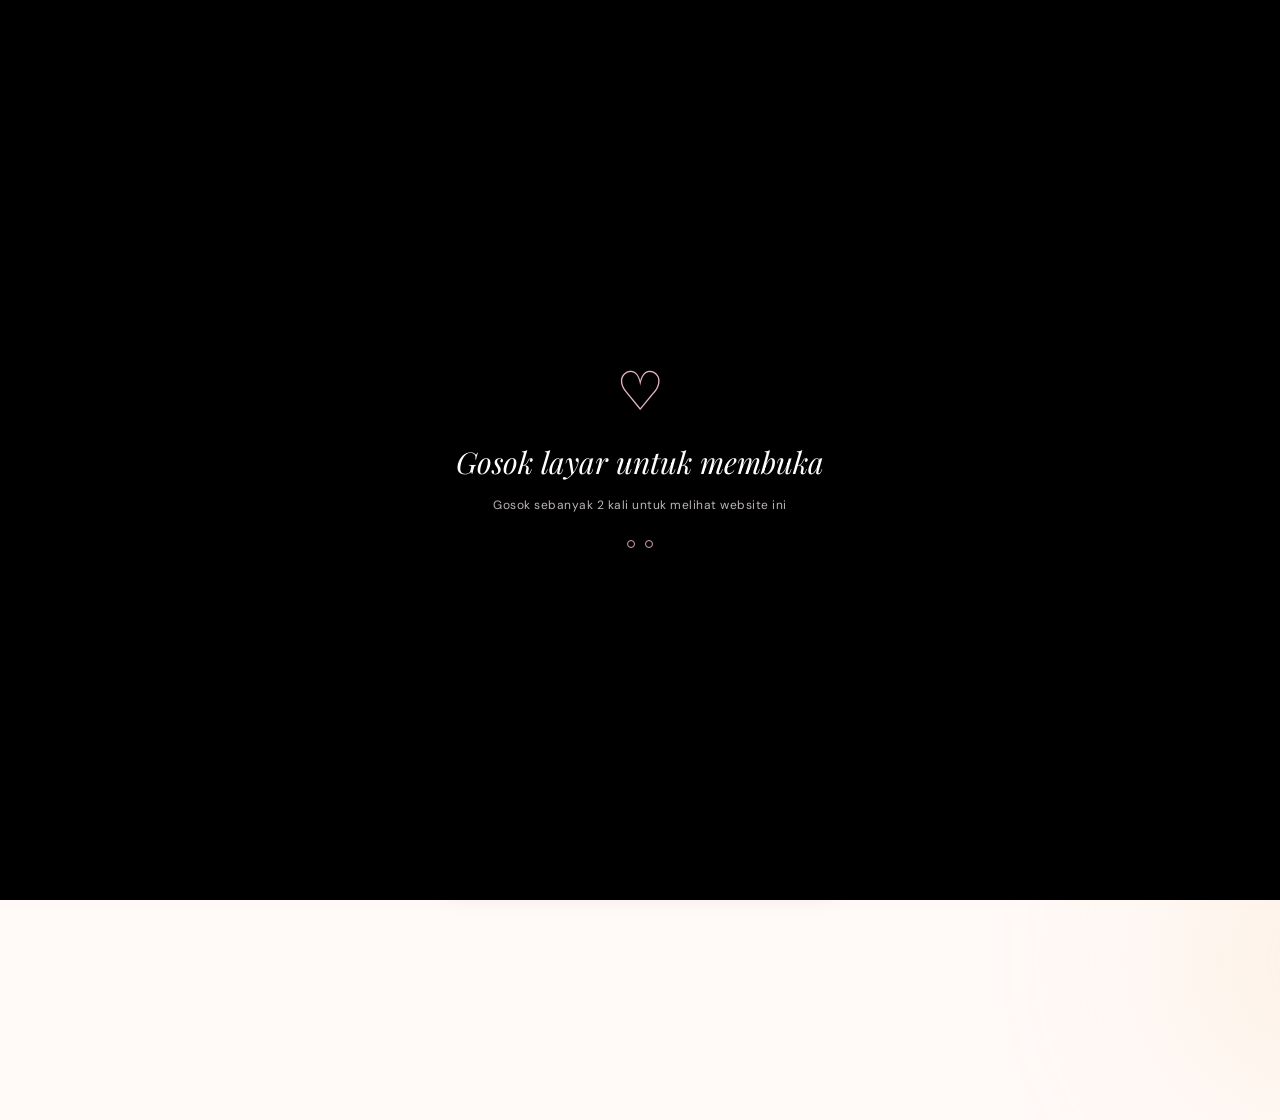
==== commit 29fdf6cd: "Add files via upload" ====
--- a/index.html
+++ b/index.html
@@ -2,7 +2,7 @@
 <html lang="id">
 <head>
   <meta charset="utf-8">
-  <meta name="viewport" content="width=device-width, initial-scale=1, viewport-fit=cover">
+  <meta name="viewport" content="width=device-width, initial-scale=1, maximum-scale=1, user-scalable=no, viewport-fit=cover">
   <meta name="theme-color" content="#fff4f7">
   <title>for beautiful girl in the world</title>
   <link rel="stylesheet" href="style.css">
--- a/style.css
+++ b/style.css
@@ -8,11 +8,18 @@
   color-scheme:light;
 }
 *{box-sizing:border-box}
-html,body{width:100%;max-width:100%;margin:0;padding:0;overflow-x:clip}
+html,body{
+  width:100%;max-width:100%;margin:0;padding:0;
+  overflow-x:hidden;
+  -webkit-text-size-adjust:100%;
+  -moz-text-size-adjust:100%;
+  text-size-adjust:100%;
+}
 body{background:var(--bg);color:var(--ink);font-family:var(--sans)}
 img,video,canvas,audio{max-width:100%;display:block}
 button,input{font:inherit}
 button{cursor:pointer}
+input,textarea,select{font-size:16px}
 [hidden]{display:none !important}
 
 /* ---------- Ambient & Topbar ---------- */
@@ -35,7 +42,6 @@
 }
 .music-toggle span:first-child{color:var(--rose);font-size:17px}
 
-/* ---------- Section base ---------- */
 .section{position:relative;padding-left:clamp(22px,9vw,130px);padding-right:clamp(22px,9vw,130px)}
 
 /* ---------- HERO ---------- */
@@ -149,7 +155,7 @@
 .modal-backdrop{position:absolute;inset:0;background:#30232ac9;backdrop-filter:blur(5px)}
 .letter-full{
   position:relative;z-index:1;width:min(100%,650px);max-width:650px;
-  max-height:calc(100dvh - 2 * clamp(10px,3vh,26px));
+  max-height:calc(100vh - 2 * clamp(10px,3vh,26px));
   overflow-x:hidden;overflow-y:auto;overscroll-behavior:contain;
   background:#fffaf5;padding:clamp(24px,5vw,48px);
   box-shadow:0 20px 80px #0002;
@@ -161,7 +167,6 @@
 .letter-end{font:italic 17px var(--serif);color:var(--rose);margin-top:28px;line-height:1.6}
 .modal-close{display:none}
 
-/* Letter reading state */
 body.letter-reading{overflow:hidden}
 body.letter-reading > .topbar,
 body.letter-reading > .ambient,
@@ -170,7 +175,7 @@
 body.letter-reading .letter-modal.show{position:fixed;inset:0;z-index:9999;display:block;padding:0;overflow-y:auto;background:#fffaf5}
 body.letter-reading .letter-modal .modal-backdrop{display:none}
 body.letter-reading .letter-full{
-  width:100%;max-width:900px;height:auto;min-height:100dvh;max-height:none;
+  width:100%;max-width:900px;height:auto;min-height:100vh;max-height:none;
   margin:0 auto;border-radius:0;box-shadow:none;
   padding:max(76px,calc(env(safe-area-inset-top) + 66px)) clamp(20px,8vw,100px) max(48px,calc(env(safe-area-inset-bottom) + 32px));
 }
@@ -256,12 +261,7 @@
 
 /* ---------- Video page ---------- */
 .video-page{padding-top:34px;padding-bottom:45px;background:#171317;color:#fff8fa;min-height:calc(100vh - 76px)}
-.video-page-header{display:grid;grid-template-columns:1fr auto 1fr;align-items:center;gap:12px;max-width:1000px;margin:0 auto 10px}
-.video-page-header .eyebrow{color:#e8aabd;font-size:9px}
-.video-page-header h2{font:500 clamp(25px,3vw,37px)/1.15 var(--serif);margin:7px 0 0}
-.video-page-header h2 em{color:#f0b4c7}
 .video-back-button{background:#ffffff0d;border:1px solid #ffffff2b;color:#fff;border-radius:30px;padding:10px 13px;font-size:10px;white-space:nowrap}
-.video-page-intro{max-width:1000px;margin:0 auto 20px;color:#cbbbc2;font-size:11px;line-height:1.7}
 .shorts-feed{height:min(72vh,690px);min-height:440px;max-width:430px;margin:0 auto;overflow-y:auto;overscroll-behavior:contain;scroll-snap-type:y mandatory;border-radius:13px;background:#30242b}
 .short-video{height:100%;min-height:440px;position:relative;overflow:hidden;scroll-snap-align:start;scroll-snap-stop:always;background:radial-gradient(circle at 50% 30%,#7d5262,#32232d 65%,#1b151b)}
 .short-video video{position:absolute;inset:0;width:100%;height:100%;object-fit:cover;z-index:0}
@@ -281,27 +281,41 @@
 .short-actions button small{font-size:8px}
 .profile-dot{width:38px;height:38px;border:2px solid #fff;border-radius:50%;display:grid;place-items:center;background:#d77f99;font-size:22px}
 
-/* ---------- Paged navigation ---------- */
+/* =========================================================
+   PAGED NAVIGATION — locked center, tahan zoom
+   ========================================================= */
 body.paged-mode main > section:not(.active-page){display:none}
 body.paged-mode main > section.active-page{animation:pageIn .35s ease both}
 @keyframes pageIn{from{opacity:0;transform:translateY(8px)}to{opacity:1;transform:translateY(0)}}
 
 body.paged-mode .page-navigation{
-  position:fixed;left:50%;bottom:max(12px,env(safe-area-inset-bottom));
+  position:fixed;
+  left:50%;
+  bottom:max(12px, env(safe-area-inset-bottom));
   transform:translateX(-50%);
-  width:min(360px,calc(100vw - 28px));max-width:calc(100vw - 28px);
-  min-height:58px;padding:8px 10px;
-  display:flex;align-items:center;justify-content:space-between;gap:10px;
-  border:1px solid var(--line);border-radius:18px;
+  width:min(92vw, 400px);
+  max-width:calc(100vw - 24px);
+  min-height:56px;
+  padding:8px 10px;
+  display:flex;
+  align-items:center;
+  justify-content:space-between;
+  gap:10px;
+  border:1px solid var(--line);
+  border-radius:18px;
   background:rgba(255,249,247,.97);
   box-shadow:0 8px 24px rgba(67,42,50,.08);
   backdrop-filter:blur(12px);
-  z-index:999;box-sizing:border-box;
+  z-index:9999;
+  box-sizing:border-box;
 }
 body.paged-mode .page-navigation[hidden]{display:none !important}
 body.paged-mode .page-navigation button{
-  flex:0 0 42px;width:42px;min-width:42px;height:42px;
-  padding:0;display:grid;place-items:center;border-radius:50%;
+  flex:0 0 42px;
+  width:42px;min-width:42px;height:42px;
+  padding:0;
+  display:grid;place-items:center;
+  border-radius:50%;
   font-size:18px;line-height:1;
 }
 body.paged-mode .page-navigation .page-back{background:transparent;border:1px solid #d9b4bf;color:#946575}
@@ -310,32 +324,35 @@
   flex:1 1 auto;min-width:0;text-align:center;
   font-size:10px;letter-spacing:1px;color:#ac8e97;
 }
+
 body.paged-mode main > section.active-page:not(#videos){
-  min-height:calc(100dvh - 76px);
-  padding-bottom:calc(100px + env(safe-area-inset-bottom)) !important;
+  width:100%;
+  max-width:100%;
+  min-height:100vh;
+  min-height:100svh;
+  padding-bottom:calc(110px + env(safe-area-inset-bottom)) !important;
   overflow-x:clip;
+  overflow-y:visible;
+  box-sizing:border-box;
 }
 body.paged-mode #videos.active-page{
   display:block !important;
-  position:fixed;inset:0;width:100vw;height:100dvh;
+  position:fixed;inset:0;width:100vw;height:100vh;
   padding:0;overflow:hidden;background:#100d10;z-index:100;
 }
 body.paged-mode:has(#videos.active-page) .topbar,
 body.paged-mode:has(#videos.active-page) .ambient{display:none !important}
-body.paged-mode #videos .video-page-header,
-body.paged-mode #videos .video-page-intro{display:none !important}
 body.paged-mode #videos #videoBackButton{
   position:fixed;z-index:120;
   top:calc(env(safe-area-inset-top,0px) + 12px);left:12px;
   background:#171317a8;border:1px solid #ffffff55;color:#fff;
   border-radius:24px;padding:10px 14px;font-size:11px;backdrop-filter:blur(10px);
 }
-body.paged-mode #videos .shorts-feed{width:100%;max-width:none;height:100dvh;min-height:100dvh;margin:0;border-radius:0;scrollbar-width:none}
+body.paged-mode #videos .shorts-feed{width:100%;max-width:none;height:100vh;min-height:100vh;margin:0;border-radius:0;scrollbar-width:none}
 body.paged-mode #videos .shorts-feed::-webkit-scrollbar{display:none}
-body.paged-mode #videos .short-video{height:100dvh;min-height:100dvh;width:100%;border-radius:0}
+body.paged-mode #videos .short-video{height:100vh;min-height:100vh;width:100%;border-radius:0}
 body.paged-mode #videos .short-video video{object-fit:contain;background:#100d10}
 
-/* Hide footer completely in paged mode */
 body.paged-mode footer,
 body.paged-mode main > footer,
 body.paged-mode .video-page-footer{display:none !important}
@@ -380,11 +397,10 @@
 
   .section{padding-left:18px;padding-right:18px}
 
-  /* HERO — susun vertikal */
   .hero{
     display:flex;flex-direction:column;align-items:stretch;
     gap:14px;min-height:auto;
-    padding:32px 18px calc(100px + env(safe-area-inset-bottom));
+    padding:32px 18px calc(110px + env(safe-area-inset-bottom));
   }
   .hero h1{font-size:clamp(32px,9vw,44px);line-height:1.13;letter-spacing:-1px;margin:16px 0}
   .hero-description{font-size:13px;line-height:1.8;max-width:100%}
@@ -408,18 +424,15 @@
   .card-bottom{right:0;bottom:7%}
   .sparkle-two,.sparkle-three{display:none}
 
-  /* SECTION HEADINGS */
   .section-heading{max-width:100%}
   .section-heading h2,.letter-side h2,.voice-copy h2,.closing h2{font-size:clamp(28px,7.5vw,38px)}
   .section-heading p,.letter-side>p,.voice-copy>p,.closing>p{font-size:12px;max-width:100%}
 
-  /* REASONS */
   .intro,.memories{padding-top:60px;padding-bottom:60px}
   .reason-grid{grid-template-columns:1fr;gap:12px;margin-top:28px}
   .reason-card{min-height:0;padding:22px}
   .reason-card h3{margin:20px 0 10px}
 
-  /* LETTER */
   .letter-section{grid-template-columns:1fr;gap:10px;padding-top:60px;padding-bottom:60px}
   .envelope-wrap{min-height:280px;margin-top:10px}
   .envelope{width:min(100%,300px);height:190px}
@@ -429,7 +442,6 @@
   .envelope-shadow{width:min(80%,240px);bottom:46px}
   .envelope-hint{margin-top:22px}
 
-  /* MEMORY BOOK */
   .memory-book{margin-top:24px}
   .book-stage{min-height:280px}
   .book-cover{width:100%;height:280px;border-radius:4px 10px 10px 4px}
@@ -446,7 +458,6 @@
   .book-controls button{padding:10px 12px;font-size:10px}
   .book-controls span{font-size:8px}
 
-  /* VOICE */
   .voice-section{padding-top:60px;padding-bottom:60px}
   .voice-card{padding:24px 18px;gap:18px}
   .voice-visual{height:200px}
@@ -455,31 +466,31 @@
   .record-center{width:30px;height:30px;font-size:16px}
   .media-controls audio{width:100%}
 
-  /* CLOSING */
   .closing{padding-top:60px;padding-bottom:60px}
   .closing-stars{margin-bottom:14px;font-size:16px}
   .closing-actions{flex-direction:column;align-items:stretch;width:100%;gap:10px;margin-top:18px}
   .closing-actions button{width:100%;margin-top:0}
   .outline-button,.closing-next{margin-top:0}
 
-  /* VIDEO */
-  .video-page{padding:16px 0 0;min-height:calc(100dvh - 60px)}
-  .shorts-feed{height:calc(100dvh - 60px);min-height:400px;max-width:100%;border-radius:0}
-  .short-video{min-height:calc(100dvh - 60px)}
+  .video-page{padding:16px 0 0;min-height:calc(100vh - 60px)}
+  .shorts-feed{height:calc(100vh - 60px);min-height:400px;max-width:100%;border-radius:0}
+  .short-video{min-height:calc(100vh - 60px)}
   .short-caption{left:14px;right:70px;bottom:22px}
   .short-caption p{font-size:12px}
   .short-actions{right:8px;bottom:22px;gap:16px}
   .short-actions button>span,.profile-dot{width:36px;height:36px;font-size:20px}
 
-  /* PAGED NAV */
   body.paged-mode .page-navigation{
-    width:calc(100vw - 24px);max-width:400px;
-    min-height:60px;padding:7px 10px;
+    width:calc(100vw - 24px);
+    max-width:400px;
+    min-height:58px;
+    padding:7px 10px;
   }
   body.paged-mode .page-navigation button{flex:0 0 44px;width:44px;height:44px}
   body.paged-mode main > section.active-page:not(#videos){
-    min-height:calc(100dvh - 60px);
-    padding-bottom:calc(96px + env(safe-area-inset-bottom)) !important;
+    min-height:auto !important;
+    padding-top:24px !important;
+    padding-bottom:calc(110px + env(safe-area-inset-bottom)) !important;
   }
   body.paged-mode #videos #videoBackButton{top:calc(env(safe-area-inset-top,0px) + 10px);left:10px;padding:9px 12px;font-size:10px}
 }
@@ -517,4 +528,100 @@
 @media (prefers-reduced-motion: reduce) {
   *,*::before,*::after{animation-duration:.01ms !important;transition-duration:.01ms !important;scroll-behavior:auto !important}
   body.paged-mode main > section.active-page{animation:none}
+}
+
+/* =========================================================
+   SURAT — bisa discroll + ketuk di mana saja untuk kembali
+   ========================================================= */
+.letter-modal{
+  position:fixed;inset:0;z-index:50;
+  display:none;align-items:flex-start;justify-content:center;
+  padding:clamp(10px,3vh,26px) clamp(10px,3vw,24px);
+  overflow-y:auto;overflow-x:hidden;
+  -webkit-overflow-scrolling:touch;
+  overscroll-behavior:contain;
+  touch-action:pan-y;
+}
+.letter-modal.show{display:flex}
+.letter-full{
+  position:relative;z-index:1;
+  width:min(100%,650px);max-width:650px;
+  max-height:calc(100vh - 2 * clamp(10px,3vh,26px));
+  overflow-x:hidden;overflow-y:auto;
+  -webkit-overflow-scrolling:touch;
+  overscroll-behavior:contain;
+  touch-action:pan-y;
+  background:#fffaf5;
+  padding:clamp(24px,5vw,48px);
+  box-shadow:0 20px 80px #0002;
+  background-image:repeating-linear-gradient(transparent,transparent 31px,#eedfe1 32px);
+  border-radius:5px;
+  cursor:pointer;
+}
+body.letter-reading{overflow:hidden !important}
+body.letter-reading > .topbar,
+body.letter-reading > .ambient,
+body.letter-reading main > footer,
+body.letter-reading > footer{display:none !important}
+body.letter-reading .letter-modal.show{
+  position:fixed !important;inset:0 !important;z-index:9999 !important;
+  display:block !important;padding:0 !important;
+  overflow-y:auto !important;overflow-x:hidden !important;
+  -webkit-overflow-scrolling:touch;
+  overscroll-behavior:contain;
+  touch-action:pan-y;
+  background:#fffaf5;
+}
+body.letter-reading .letter-modal .modal-backdrop{display:none !important}
+body.letter-reading .letter-full{
+  width:100% !important;max-width:900px !important;
+  height:auto !important;min-height:100vh;max-height:none !important;
+  margin:0 auto !important;border-radius:0 !important;box-shadow:none !important;
+  padding:max(76px,calc(env(safe-area-inset-top) + 66px))
+          clamp(20px,8vw,100px)
+          max(48px,calc(env(safe-area-inset-bottom) + 32px)) !important;
+  overflow:visible !important;
+}
+body.letter-reading .letter-full .eyebrow{display:none}
+
+/* =========================================================
+   ZOOM LOCK — konten tetap rapih walau HP auto-zoom
+   ========================================================= */
+body.paged-mode main > section.active-page:not(#videos){
+  width:100% !important;
+  max-width:100% !important;
+  overflow-x:hidden !important;
+  box-sizing:border-box !important;
+  margin-left:0 !important;
+  margin-right:0 !important;
+}
+body.paged-mode main > section.active-page:not(#videos) > *{
+  max-width:100% !important;
+  box-sizing:border-box !important;
+}
+@media (max-width:760px){
+  body.paged-mode #home.active-page.hero{
+    width:100% !important;max-width:100% !important;
+    padding-left:18px !important;padding-right:18px !important;
+    box-sizing:border-box !important;overflow-x:hidden !important;
+  }
+  body.paged-mode #home .hero-copy,
+  body.paged-mode #home .hero-art,
+  body.paged-mode #home .hero h1,
+  body.paged-mode #home .hero-description{
+    max-width:100% !important;box-sizing:border-box !important;overflow-wrap:anywhere;
+  }
+  body.paged-mode #memories.active-page .memory-book,
+  body.paged-mode #memories.active-page .book-stage,
+  body.paged-mode #memories.active-page .book-spread{
+    width:100% !important;max-width:100% !important;box-sizing:border-box !important;
+  }
+  body.paged-mode #letter.active-page .letter-section{
+    width:100% !important;max-width:100% !important;
+    padding-left:18px !important;padding-right:18px !important;
+    box-sizing:border-box !important;
+  }
+  body.paged-mode #voice.active-page .voice-card{
+    width:100% !important;max-width:100% !important;box-sizing:border-box !important;
+  }
 }
